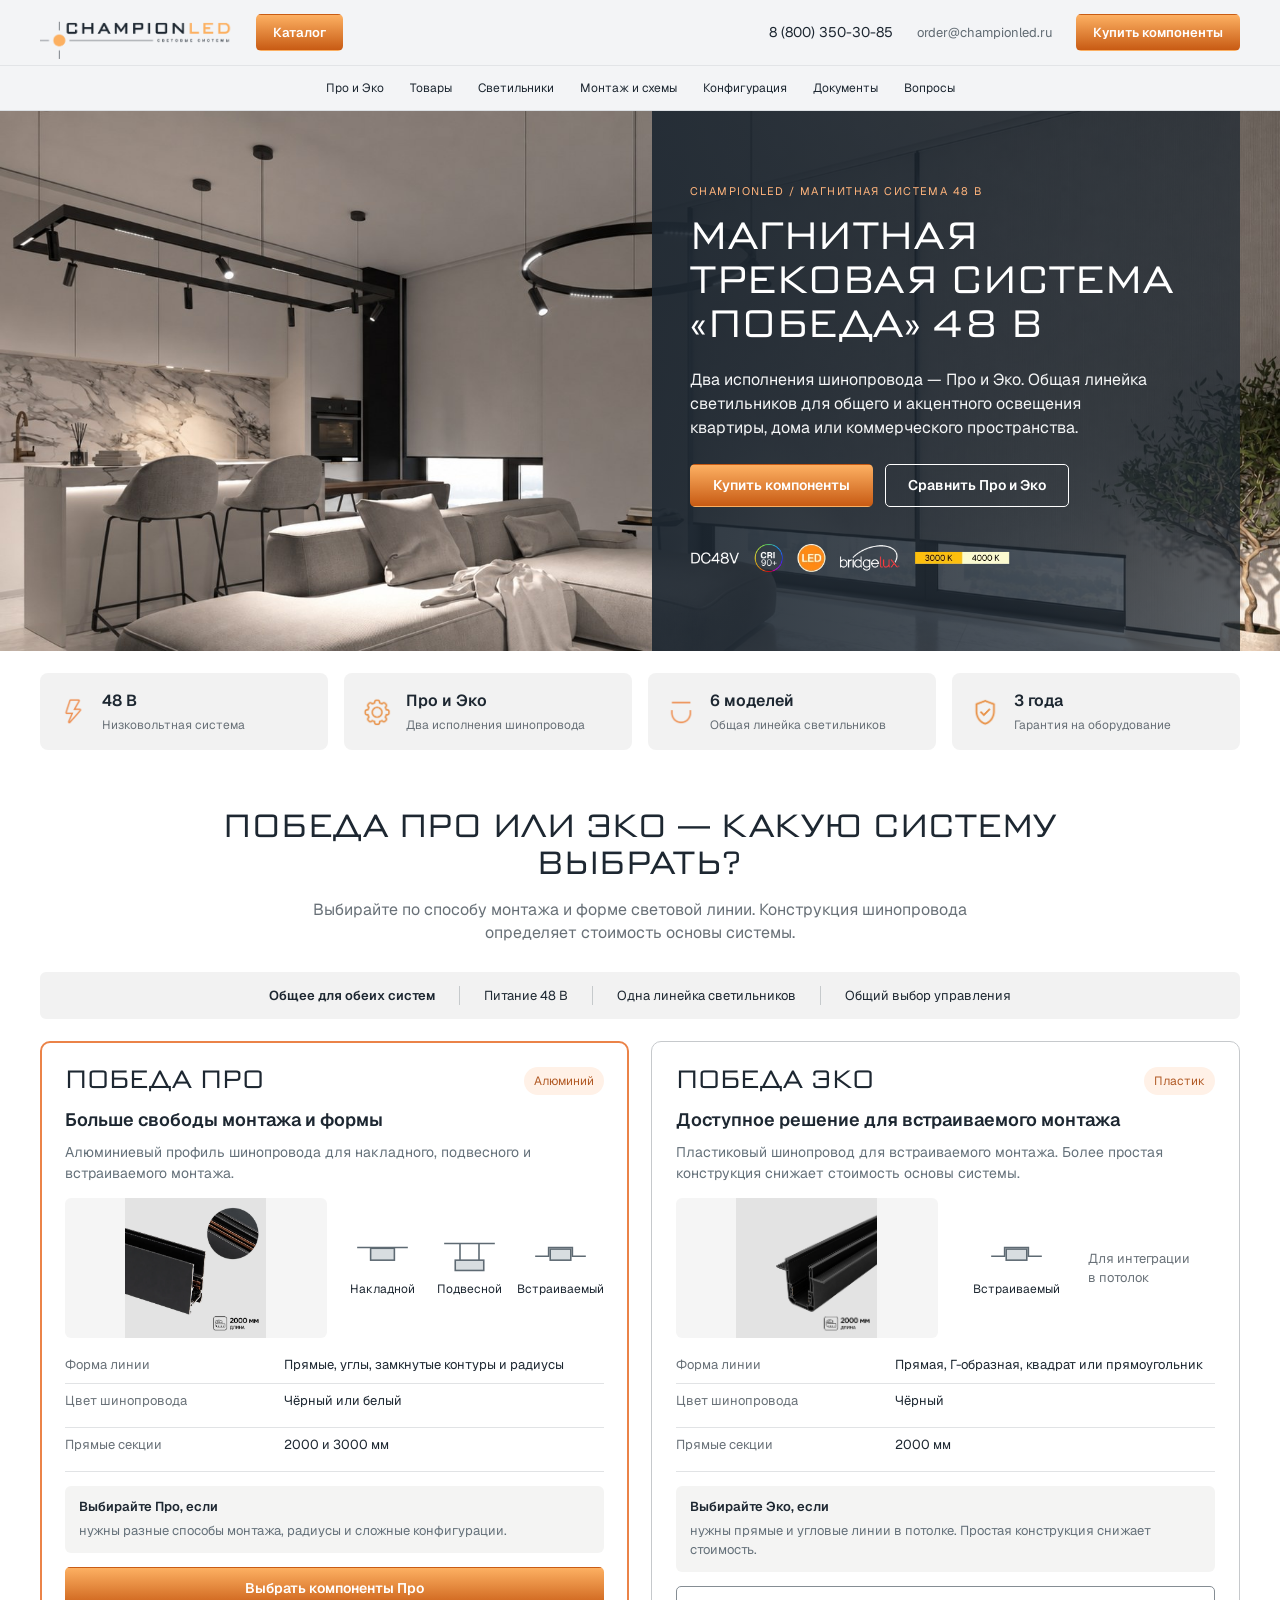
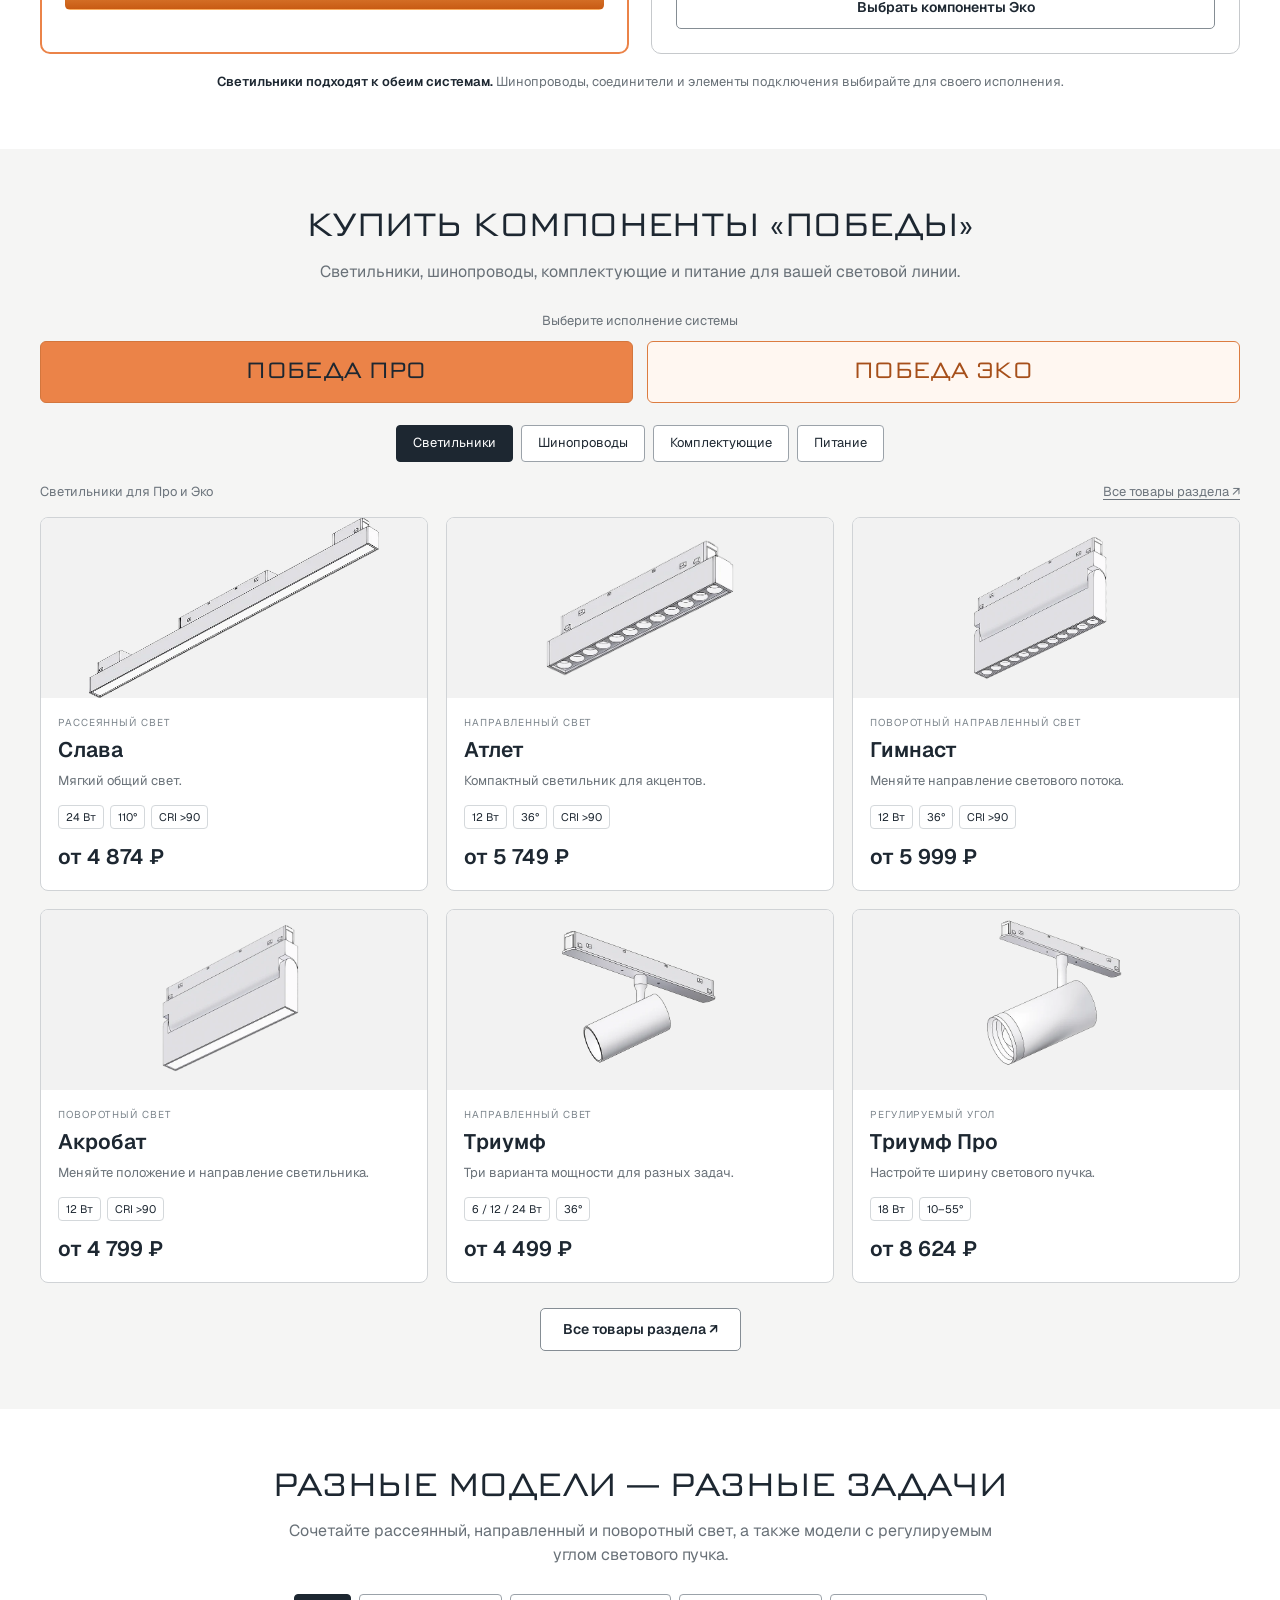
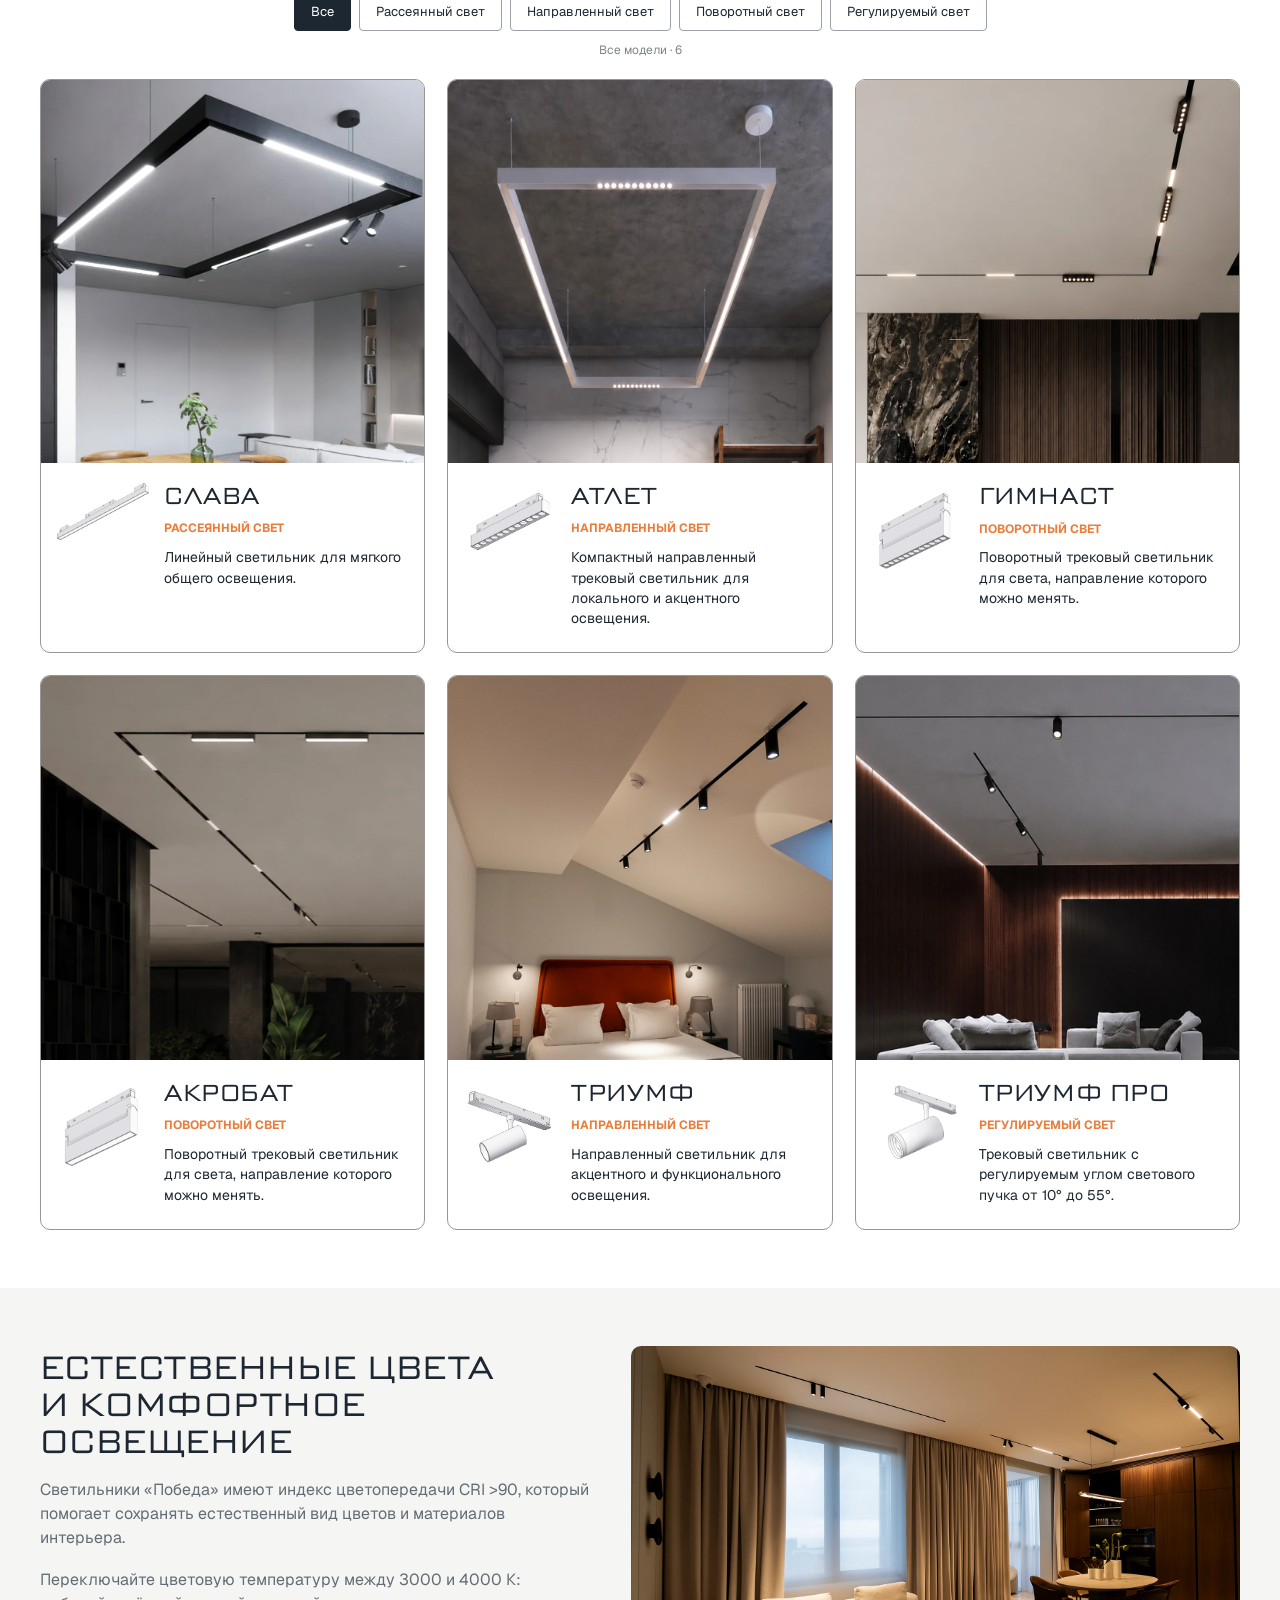
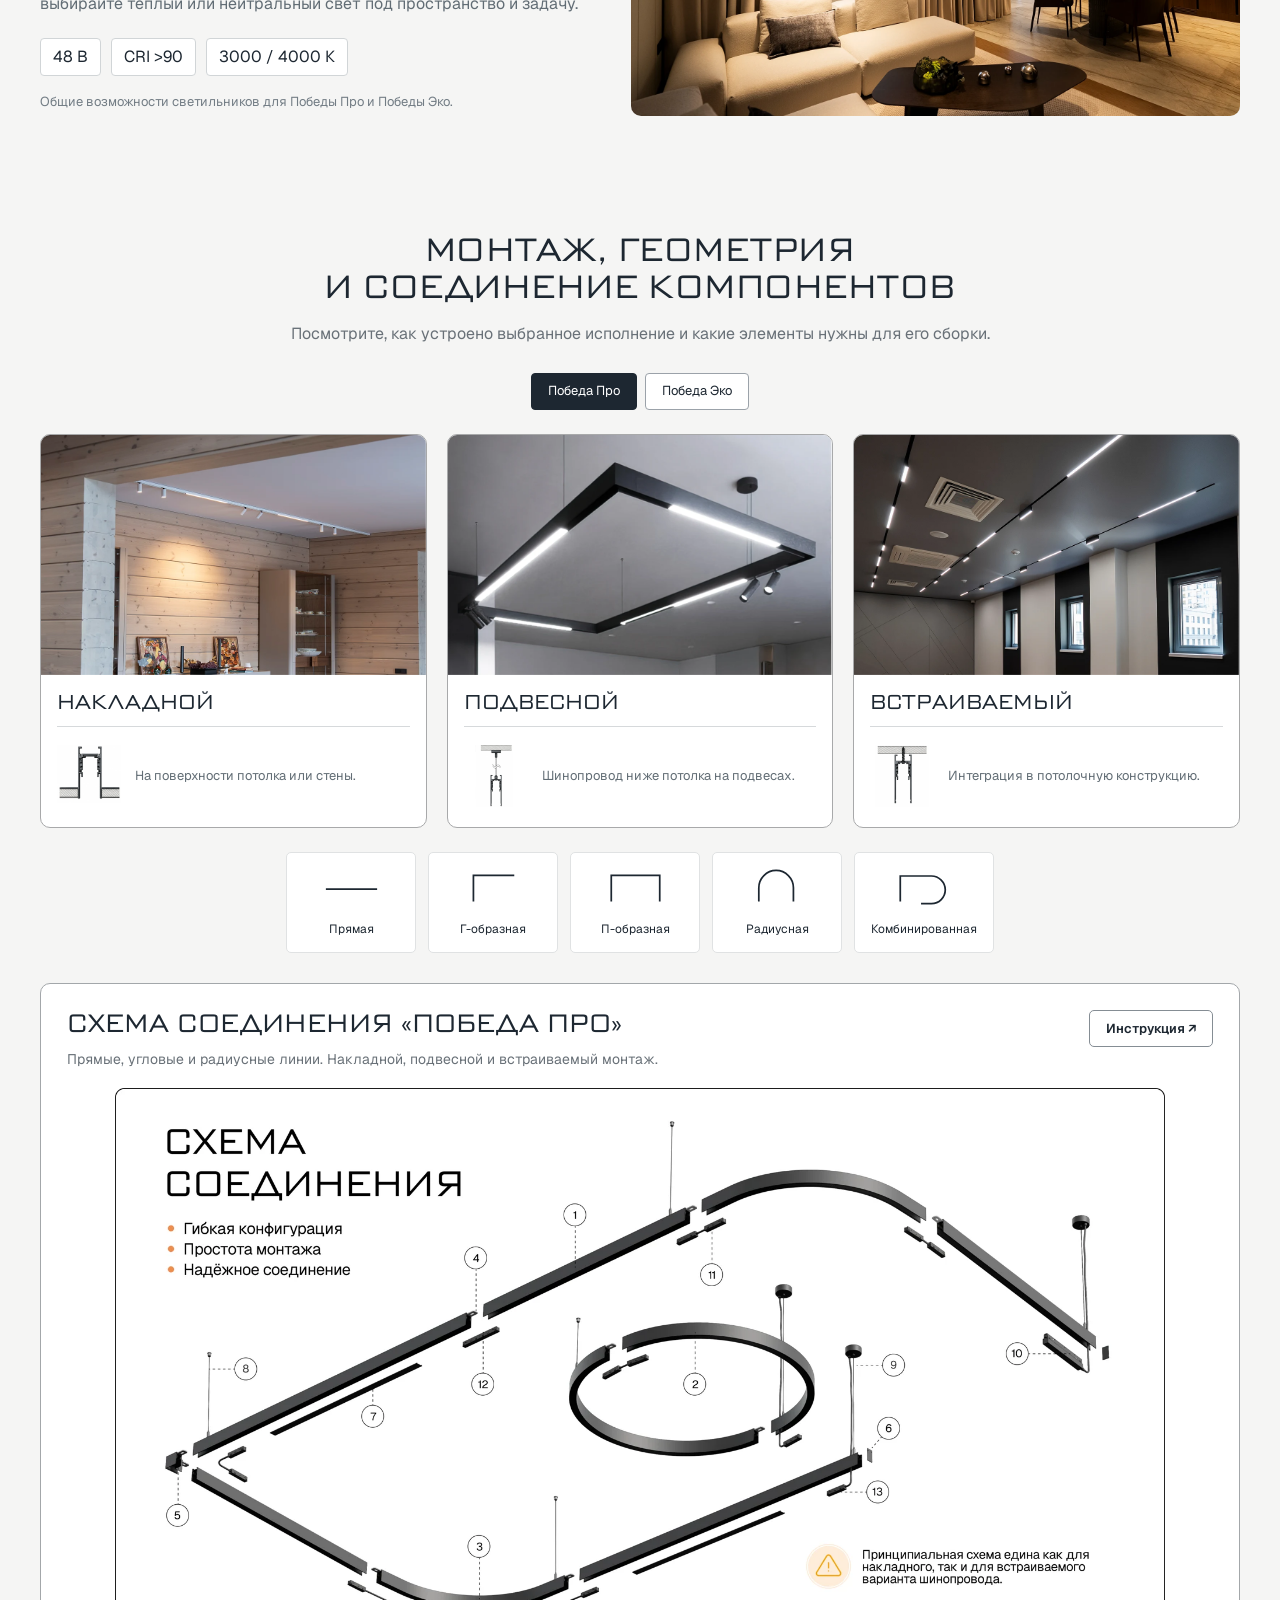
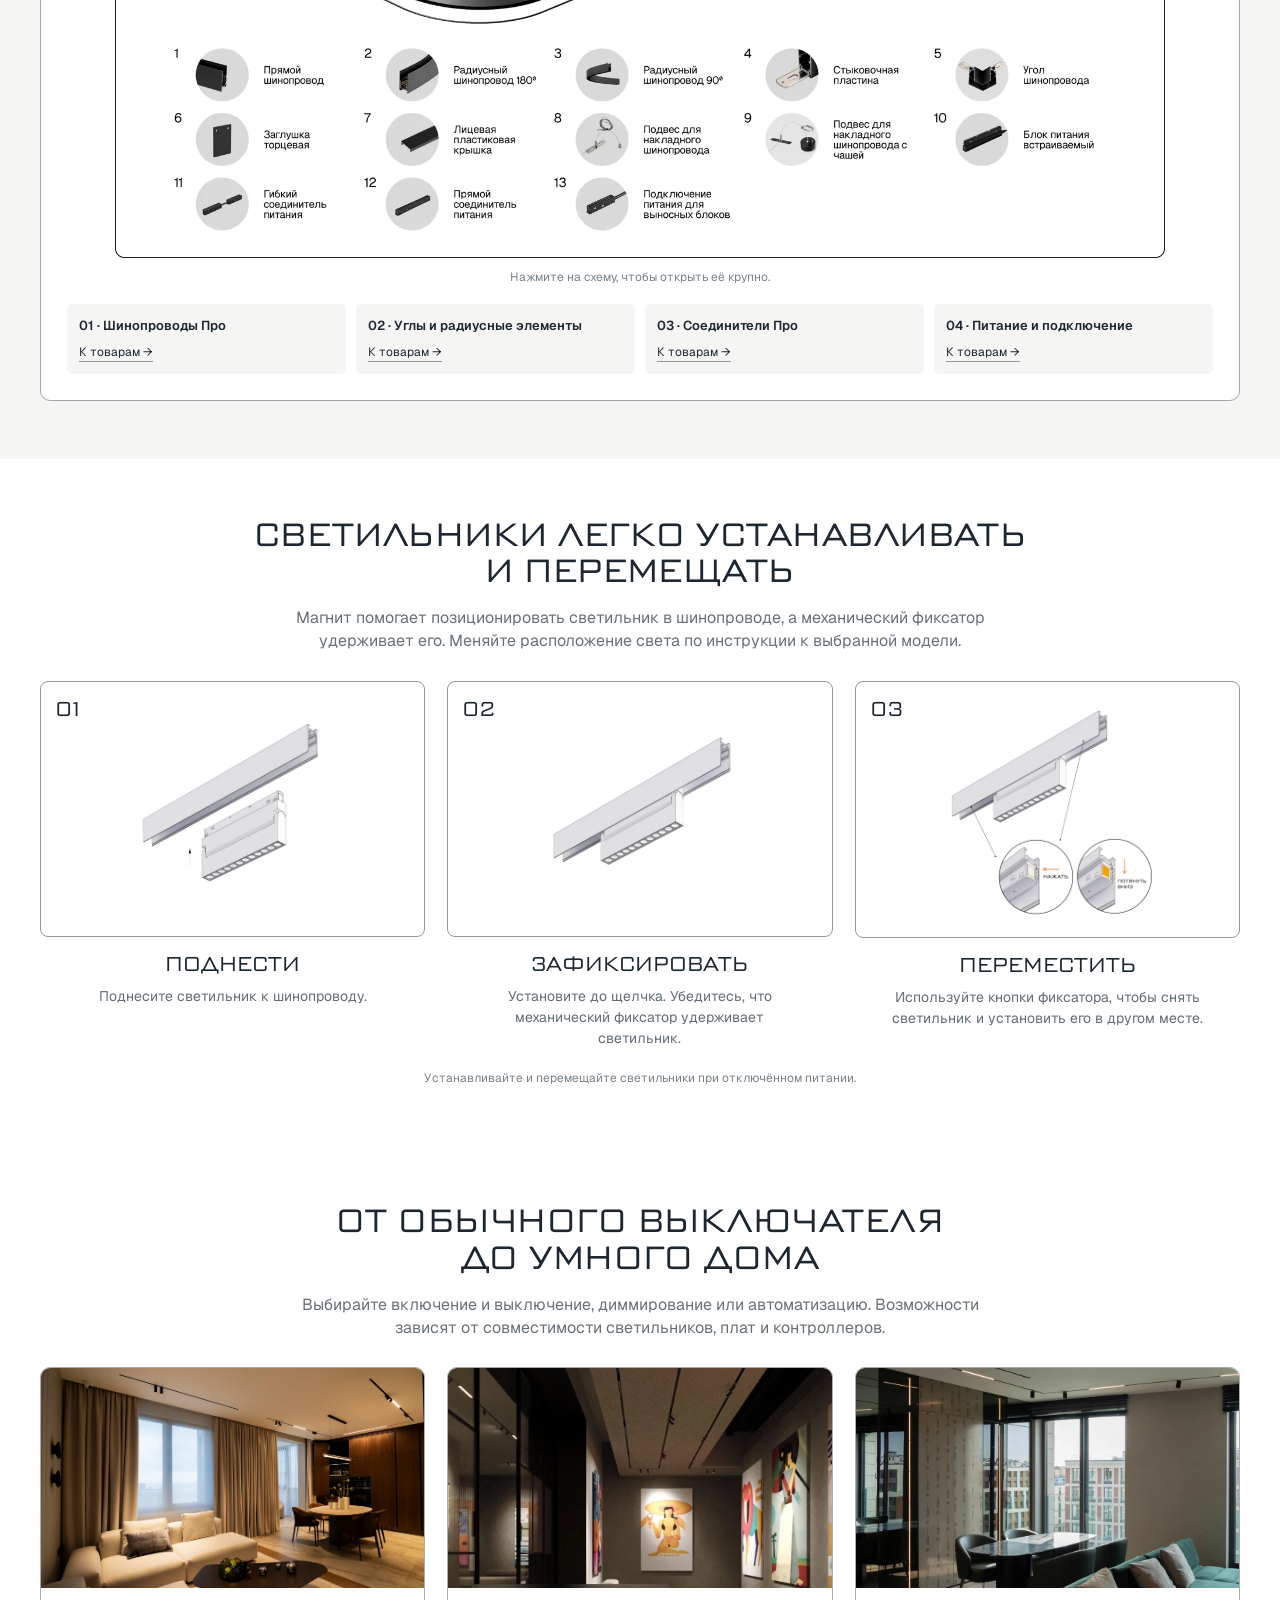
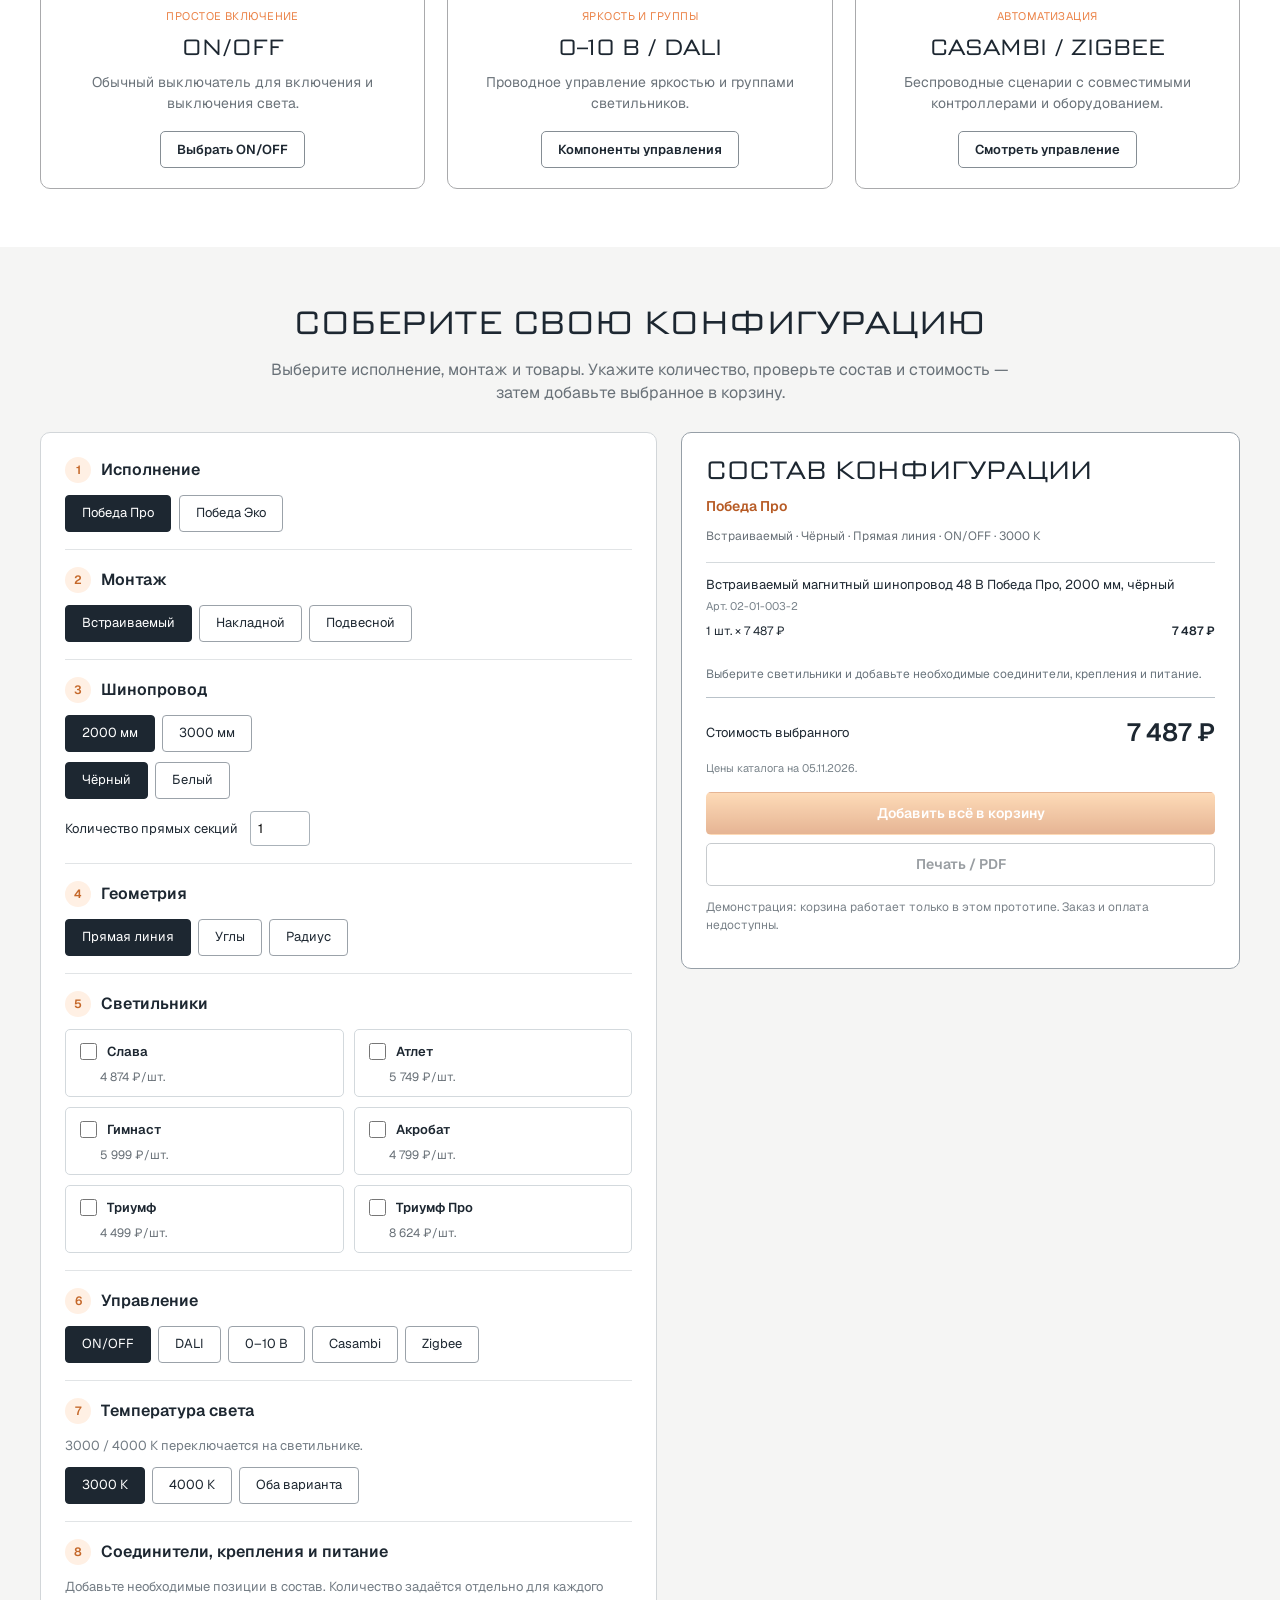
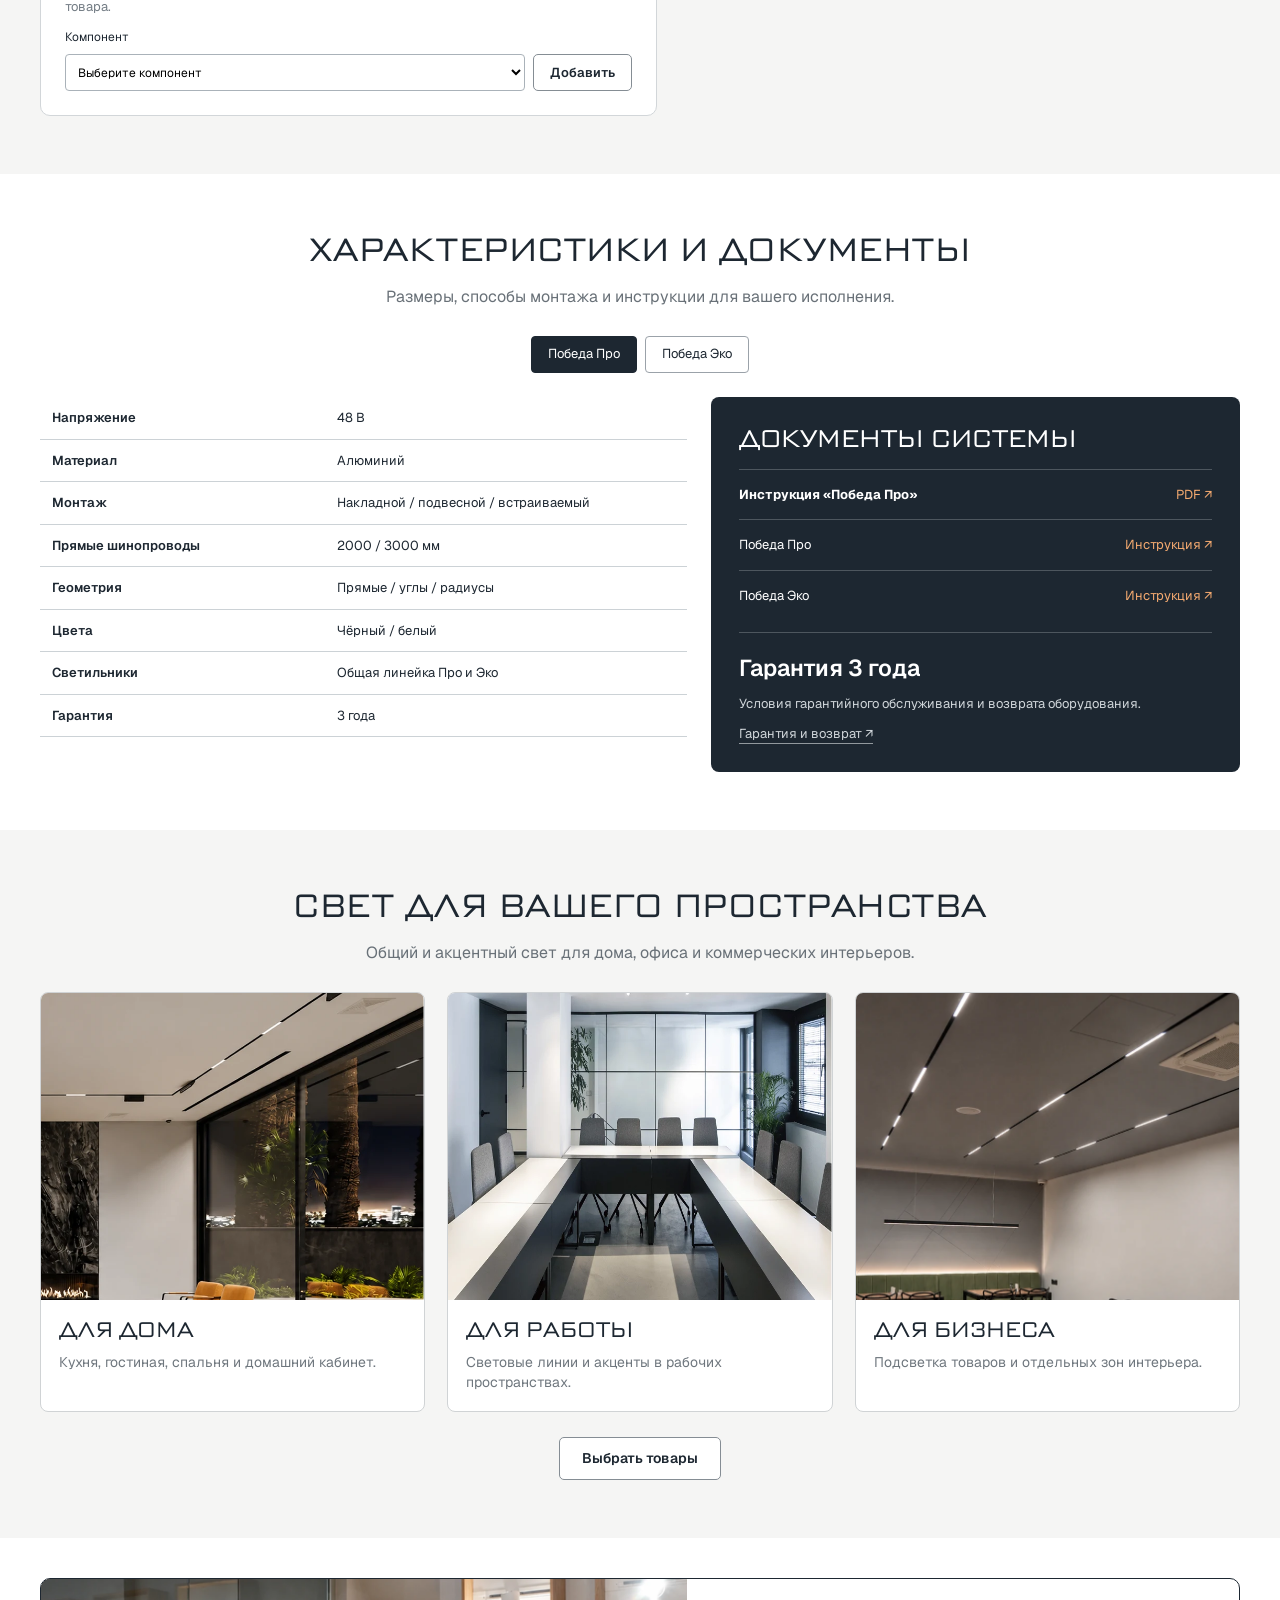
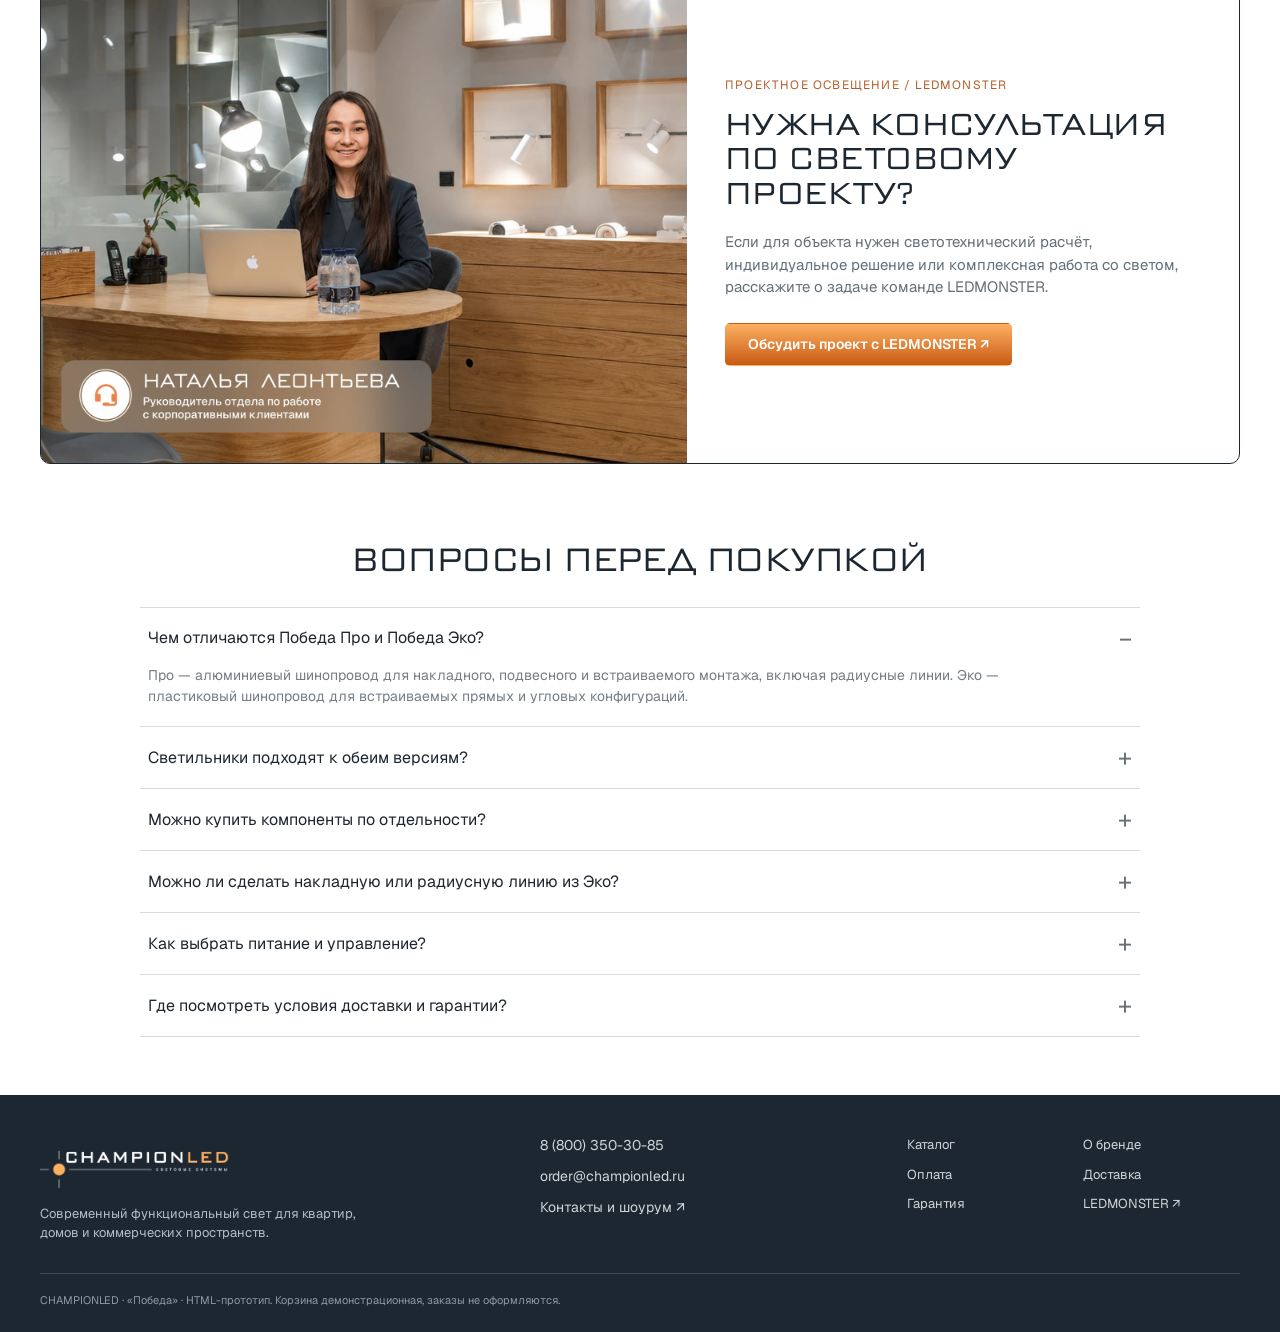
==== index.html @ 67d79821 "Emphasize Pro Eco selection and remove control from product shelf" ====
<!doctype html>
<html lang="ru">
<head>
<meta charset="utf-8"><meta name="viewport" content="width=device-width,initial-scale=1"><meta name="robots" content="noindex,nofollow"><meta name="theme-color" content="#1d2731"><meta name="description" content="Магнитная трековая система Победа 48 В от ChampionLED. Сравните Про и Эко, выберите светильники и компоненты системы.">
<title>Победа — магнитная трековая система 48 В | ChampionLED</title>
<style>

                    @font-face {
                        font-family: "Geist_Science";
                        src: url('[data-uri]') format('woff2');
                        font-weight: 700;
                        font-style: normal;
                        font-display: swap;
                    }
                    @font-face {
                        font-family: "Geist_Science";
                        src: url('[data-uri]') format('woff2');
                        font-weight: 500;
                        font-style: normal;
                        font-display: swap;
                    }
                    @font-face {
                        font-family: "Geist_Science";
                        src: url('[data-uri]') format('woff2');
                        font-weight: 400;
                        font-style: normal;
                        font-display: swap;
                    }
                    @font-face {
                        font-family: "Geist_Science";
                        src: url('[data-uri]') format('woff2');
                        font-weight: 600;
                        font-style: normal;
                        font-display: swap;
                    }
            
:root{--ink:#1d2731;--muted:#697178;--line:#d7dadd;--soft:#f3f3f3;--orange:#eb8348;--dark:#1d2731;--font:Geist_Science,Arial,sans-serif;color:var(--ink);font:400 15px/1.5 var(--font);background:#fff;font-synthesis:none}*{box-sizing:border-box}[hidden]{display:none!important}html{scroll-behavior:smooth;scroll-padding-top:126px}body{margin:0}a{color:inherit;text-decoration:none}button,input,select{font:inherit}button,a{touch-action:manipulation}button{cursor:pointer;color:inherit}button:disabled{opacity:.45;cursor:not-allowed}button:focus-visible,a:focus-visible,input:focus-visible,select:focus-visible{outline:2px solid var(--orange);outline-offset:4px}h1,h2,h3,h4,p{margin:0}h1,h2,h3,h4{font-family:var(--font);font-weight:600;line-height:1.15}h1,h2{text-transform:uppercase;letter-spacing:.015em}h1{font-size:40px}h2{font-size:32px}h3{font-size:22px}img{max-width:100%;display:block}.wrap{width:min(1200px,calc(100% - 64px));margin:auto}.section{padding:58px 0}.section.soft{background:#f5f5f4}.section-head{max-width:830px;text-align:center;margin:0 auto 28px}.section-head p{font-size:16px;line-height:1.45;color:var(--muted);max-width:740px;margin:16px auto 0}.section-anchor{scroll-margin-top:0}.eyebrow{font-size:11px;letter-spacing:.13em;text-transform:uppercase;color:var(--orange);margin-bottom:14px}.btn{display:inline-flex;justify-content:center;align-items:center;min-height:43px;padding:11px 22px;border:1px solid transparent;border-radius:5px;background:linear-gradient(180deg,#feb264 -2.46%,#c65811 103.25%);font-size:14px;font-weight:500;line-height:1.2;color:#fff;text-align:center}.btn:hover{filter:brightness(1.05)}.btn.outline{background:#fff;border-color:#858d94;color:var(--ink)}.btn.small{min-height:37px;padding:9px 16px;font-size:13px}.btn.light{background:#fff;border-color:#fff;color:var(--ink)}.actions{display:flex;flex-wrap:wrap;gap:12px;margin-top:24px}.center{text-align:center}.more{margin-top:25px}.text-link{display:inline-block;padding:0;background:none;border:0;border-bottom:1px solid #92999e;font-size:13px;line-height:1.4;margin-top:12px}.tag{display:inline-block;border:1px solid #d4d8db;border-radius:4px;padding:3px 7px;font-size:11px;white-space:nowrap}.site-header{position:sticky;top:0;z-index:50;background:#f3f4f6;border-bottom:1px solid #dce0e4}.head-inner{height:65px;display:flex;gap:24px;align-items:center}.logo{flex:none}.logo img{width:192px;height:auto}.header-catalog{margin-right:auto}.header-phone{font-size:14px;white-space:nowrap}.header-mail{font-size:13px;color:#616b73}.nav{height:45px;display:flex;gap:26px;align-items:center;justify-content:center;font-size:12px;border-top:1px solid #e2e4e7}.nav a:hover{color:#c86526}.menu{display:none;background:none;border:1px solid #aab1b7;border-radius:4px;padding:8px 12px}.hero{position:relative;background:#1d2731;color:white;overflow:hidden}.hero-backdrop{position:absolute;inset:0;width:100%;height:100%;object-fit:cover}.hero-inner{position:relative;display:flex;justify-content:flex-end;min-height:540px}.hero-copy{display:flex;flex-direction:column;justify-content:center;width:49%;padding:48px 38px;background:linear-gradient(90deg,#1d2731eb,#1d2731b8)}.hero-copy h1{font-size:38px;line-height:1.16;max-width:510px}.hero-copy p{font-size:16px;line-height:1.5;max-width:470px;margin-top:22px;color:#f4f5f6}.hero-copy .eyebrow{color:#ffb47c}.hero .btn.outline{border-color:#fff;background:transparent;color:#fff}.hero-badges{margin-top:30px;width:320px;height:42px;object-fit:contain;object-position:left}.facts{display:grid;grid-template-columns:repeat(4,1fr);gap:16px;padding:22px 0 0}.fact{display:flex;align-items:center;gap:14px;background:#f2f2f2;border-radius:8px;padding:16px 18px}.fact-icon{width:30px;height:34px;object-fit:contain;flex:none}.fact b{display:block;font-size:16px;font-weight:500}.fact span{display:block;font-size:12px;color:#697178;margin-top:3px}.edition-intro{max-width:920px}.edition-common{display:flex;align-items:center;justify-content:center;gap:10px 24px;flex-wrap:wrap;background:#f2f2f2;border-radius:6px;padding:14px 20px;margin-bottom:22px;font-size:13px}.edition-common strong{font-weight:500}.edition-common span{border-left:1px solid #c6cacc;padding-left:24px}.versions{display:grid;grid-template-columns:1fr 1fr;gap:22px}.version-card{display:flex;flex-direction:column;border:1px solid #c6c9cc;border-radius:10px;padding:24px;background:#fff;min-width:0}.version-card.selected{border:2px solid var(--orange);padding:23px}.version-top{display:flex;align-items:center;justify-content:space-between;gap:12px}.version-top h3{font-size:25px;text-transform:uppercase}.version-kind{font-size:12px;color:#b15a25;background:#fff1e7;border-radius:30px;padding:5px 10px}.edition-comparison h4{font-weight:500;font-size:18px;margin-top:14px;line-height:1.4;min-height:50px}.version-card .edition-material{font-size:14px;color:#65717a;line-height:1.5;margin:12px 0 16px;min-height:63px}.edition-rail{width:100%;height:160px;object-fit:contain;background:#f5f5f5;border-radius:6px}.edition-rail.eco-profile{object-fit:cover;object-position:50% 3%}.edition-fixture-caption{font-size:12px;color:#697178;text-align:center;margin-top:8px}.edition-mounts{display:grid;grid-template-columns:repeat(3,1fr);gap:8px;margin-top:16px;padding-bottom:14px;border-bottom:1px solid #d9dde0}.edition-mount{text-align:center;font-size:12px}.edition-mount svg{width:65px;height:38px;display:block;margin:0 auto 4px}.eco-mounts p{grid-column:span 2;align-self:center;color:#697178;font-size:13px;margin:0}.edition-details{margin:0 0 16px}.edition-details>div{display:grid;grid-template-columns:.9fr 1.4fr;gap:14px;padding:10px 0;border-bottom:1px solid #e1e3e5;font-size:13px;line-height:1.45;min-height:44px}.edition-details>div:first-child{min-height:63px}.edition-details dt{color:#697178}.edition-details dd{margin:0}.edition-reason{background:#f4f4f3;padding:12px 14px;border-radius:6px;margin:auto 0 16px;font-size:13px;line-height:1.45}.edition-reason b{font-weight:500;display:block;margin-bottom:5px}.edition-reason span{color:#65717a}.edition-compatibility{text-align:center;font-size:13px;line-height:1.5;max-width:850px;margin:18px auto 0;color:#697178}.edition-compatibility strong{font-weight:500;color:var(--ink)}.toggle{display:flex;justify-content:center;gap:8px;flex-wrap:wrap}.toggle button,.chips button,.choice{border:1px solid #9ba2a9;border-radius:4px;background:white;padding:9px 16px;font-size:13px;line-height:1.3;min-height:36px}.toggle button[aria-pressed=true],.chips button[aria-pressed=true],.choice[aria-pressed=true]{background:var(--ink);color:white;border-color:var(--ink)}.chips{display:flex;justify-content:center;flex-wrap:wrap;gap:8px;margin:16px 0 20px}.shop-label{display:flex;gap:20px;justify-content:space-between;font-size:13px;color:#6c747c;margin:16px 0}.shop-label a{text-decoration:underline;text-underline-offset:3px}.product-grid{display:grid;grid-template-columns:repeat(3,minmax(0,1fr));gap:18px}.product-card{border:1px solid #d0d3d6;background:#fff;border-radius:8px;overflow:hidden;display:flex;flex-direction:column;min-width:0}.product-media{display:flex;align-items:center;justify-content:center;height:180px;min-height:0;background:#ededed;overflow:hidden}.product-media img{width:100%;height:100%;object-fit:contain}.product-body{display:flex;flex-direction:column;align-items:start;flex:1;padding:17px}.product-type{font-size:10px;color:#7c858c;letter-spacing:.09em;text-transform:uppercase;margin-bottom:7px}.product-card h3{font-size:21px;font-weight:500;line-height:1.25}.product-card h3 a:hover{text-decoration:underline}.product-card p{font-size:13px;color:#697178;margin-top:8px}.product-params{display:flex;gap:6px;flex-wrap:wrap;margin:14px 0 12px}.product-price{font-size:21px;font-weight:500;margin-top:auto}.light-filter-status{text-align:center;font-size:12px;color:#7d858b;margin:10px 0 20px}.light-model-grid{display:grid;grid-template-columns:repeat(3,minmax(0,1fr));gap:22px}.light-model-card{border:1px solid #9b9494;border-radius:10px;overflow:hidden;min-width:0;background:#fff}.light-model-card[hidden]{display:none}.light-model-link{display:flex;flex-direction:column;height:100%}.light-model-link:focus-visible{outline-offset:-4px}.light-model-interior{display:block;width:100%;aspect-ratio:1;object-fit:cover}.light-model-body{display:grid;grid-template-columns:92px minmax(0,1fr);gap:15px;padding:20px 16px 24px;flex:1;align-items:start}.light-model-product{width:100%;height:120px;object-fit:contain;object-position:center top}.light-model-copy h3{font-size:23px;text-transform:uppercase;letter-spacing:.025em}.light-model-type{font-size:12px;color:#e97e3c;font-weight:700;text-transform:uppercase;line-height:1.4;margin-top:11px}.light-model-copy p{font-size:14px;line-height:1.45;margin-top:10px}.quality-layout{display:grid;grid-template-columns:.95fr 1.05fr;gap:40px;align-items:center}.quality-copy>p{font-size:16px;line-height:1.5;margin-top:18px;color:#626d75}.quality-facts{display:flex;flex-wrap:wrap;gap:10px;margin-top:22px}.quality-facts span{padding:6px 12px;border-radius:4px;background:#fff;border:1px solid #d1d5d7;font-size:16px}.quality-copy .quality-shared{font-size:13px;color:#737d85;margin-top:16px}.quality-interior{width:100%;height:370px;border-radius:10px;object-fit:cover}.mounting-grid{display:grid;grid-template-columns:repeat(3,1fr);gap:20px;margin-top:24px}.mounting-card{border:1px solid #a8a9aa;border-radius:10px;overflow:hidden;background:#fff}.mounting-photo{width:100%;aspect-ratio:1.6;object-fit:cover}.mounting-body{padding:16px}.mounting-body h3{font-size:20px;text-transform:uppercase;padding-bottom:12px;border-bottom:1px solid #d6d9db}.mounting-detail{display:grid;grid-template-columns:64px 1fr;gap:14px;align-items:center;margin-top:14px}.mounting-detail img{width:64px;height:70px;object-fit:contain}.mounting-detail p{font-size:13px;color:#626d75;line-height:1.4}.mounting-grid.single{grid-template-columns:1fr}.mounting-grid.single .mounting-card{display:grid;grid-template-columns:1fr 1fr;align-items:center;max-width:850px;margin:auto}.mounting-grid.single .mounting-photo{aspect-ratio:1.7}.geometry-row{display:flex;flex-wrap:wrap;justify-content:center;gap:12px;margin:24px 0 0}.geometry-item{display:flex;flex-direction:column;align-items:center;gap:8px;background:#fff;border:1px solid #e0e2e3;border-radius:5px;padding:14px 16px;font-size:12px;min-width:130px}.geometry-item svg{width:65px;height:45px}.scheme{padding:26px;background:#fff;border:1px solid #a3a7aa;border-radius:10px;margin-top:30px}.scheme-top{display:flex;align-items:start;gap:20px;justify-content:space-between}.scheme-top h3{font-size:25px;text-transform:uppercase}.scheme-top p{font-size:14px;color:#697178;margin-top:10px;max-width:700px}.scheme-visual{margin:18px 0}.scheme-visual img{width:100%;height:auto;max-height:500px;object-fit:contain}.scheme-visual #schemeLegendImage{max-height:190px;margin-top:8px}.scheme-legend{display:grid;grid-template-columns:repeat(4,1fr);gap:10px;margin-top:18px}.scheme-item{background:#f5f5f4;padding:12px;border-radius:5px;font-size:12px}.scheme-item b{display:block;font-size:13px;font-weight:500}.scheme-item .text-link{font-size:12px;margin-top:8px}.install-row{display:grid;grid-template-columns:repeat(3,1fr);gap:22px}.install{min-width:0}.install-art{position:relative;border:1px solid #9b9494;border-radius:8px;background:#fff;overflow:hidden;aspect-ratio:1.5}.install-art img{width:100%;height:100%;object-fit:contain;padding:10px}.install-art span{position:absolute;top:12px;left:14px;font-size:20px;font-weight:600}.install h3{font-size:20px;text-transform:uppercase;margin-top:16px;text-align:center}.install p{font-size:14px;color:#626d75;line-height:1.5;margin:10px auto 0;max-width:320px;text-align:center}.install-safety{text-align:center;font-size:12px;color:#7a8289;margin-top:20px}.control-grid{display:grid;grid-template-columns:repeat(3,1fr);gap:22px}.control-card{border:1px solid #a9aaac;border-radius:10px;overflow:hidden;background:#fff;display:flex;flex-direction:column;min-width:0}.control-photo{height:220px;width:100%;object-fit:cover}.control-body{padding:20px;display:flex;flex-direction:column;align-items:center;text-align:center;flex:1}.control-body h3{font-size:22px;text-transform:uppercase}.control-body .eyebrow{margin-bottom:10px;letter-spacing:.04em}.control-body p{font-size:14px;color:#6b737a;line-height:1.45;margin:12px 0 18px}.control-body .btn{margin-top:auto}.builder-layout{display:grid;grid-template-columns:1.05fr .95fr;gap:24px;align-items:start}.build-form{background:#fff;border:1px solid #d2d6d9;border-radius:10px;padding:24px}.step{padding:17px 0;border-bottom:1px solid #e1e4e6}.step:first-child{padding-top:0}.step:last-child{padding-bottom:0;border:0}.step-title{display:flex;align-items:center;gap:10px;font-size:16px;font-weight:500;margin-bottom:12px}.step-title>span{display:flex;align-items:center;justify-content:center;width:26px;height:26px;border-radius:50%;background:#fff0e4;color:#c5682a;font-size:12px;flex:none}.choices{display:flex;gap:7px;flex-wrap:wrap}.choice:disabled{background:#eceeef}.rail-quantity{display:flex;align-items:center;gap:12px;font-size:13px;margin-top:12px}.rail-quantity input,.light-quantity input,.extra-row input{width:60px;border:1px solid #aab2b9;border-radius:4px;padding:7px;background:white}.light-options{display:grid;grid-template-columns:1fr 1fr;gap:10px}.config-light{border:1px solid #d3d9dd;border-radius:5px;padding:10px;font-size:13px;background:#fff}.config-light>label:first-child{display:flex;align-items:center;gap:7px}.config-light input[type=checkbox]{width:17px;height:17px;accent-color:#e18042}.config-light strong{font-weight:500}.config-light-info{display:block;font-size:12px;color:#697178;margin:5px 0 0 24px}.light-quantity,.light-power{display:flex;align-items:center;justify-content:space-between;gap:8px;font-size:12px;margin-top:9px}.light-power select{width:80px;padding:5px}.config-help{font-size:13px;color:#737c84;line-height:1.5;margin-bottom:12px}.extra-picker{display:grid;grid-template-columns:1fr auto;gap:8px}.extra-picker label{grid-column:1/-1;font-size:12px}.extra-picker select{min-width:0;width:100%;border:1px solid #aab2b9;border-radius:4px;background:#fff;padding:8px;font-size:12px}.extra-row{display:grid;grid-template-columns:1fr 60px 22px;align-items:center;gap:9px;margin-top:12px;padding-top:12px;border-top:1px solid #d9dee1;font-size:12px}.extra-row button,.cart-close{font-size:24px;border:0;background:none;cursor:pointer}.result{background:#fff;border:1px solid #969fa7;border-radius:10px;padding:24px;position:sticky;top:130px}.result h3{font-size:25px;text-transform:uppercase}.result-name{font-size:14px;font-weight:500;margin:10px 0;color:#b75b25}.config-summary{font-size:12px;line-height:1.6;color:#697178;margin-bottom:16px}.config-item{border-top:1px solid #d5dadd;padding:13px 0;font-size:13px;line-height:1.45;break-inside:avoid}.config-item>a{display:block}.config-item>a:hover{text-decoration:underline}.config-item small{display:block;font-size:11px;color:#78828a;margin-top:4px}.config-item>div{display:flex;justify-content:space-between;flex-wrap:wrap;gap:6px 12px;font-size:12px;margin-top:8px}.config-item b{font-weight:500;white-space:nowrap}.configuration-total{display:flex;justify-content:space-between;align-items:center;flex-wrap:wrap;gap:10px;border-top:1px solid #b9c2c9;padding-top:16px;margin-top:14px;font-size:13px}.configuration-total strong{font-size:25px;font-weight:500}.price-date{font-size:11px;color:#7a848b;margin-top:8px}.configuration-warning{font-size:12px;line-height:1.5;color:#6a757d;margin-top:12px}.result .btn{width:100%;margin-top:16px}.result .btn+.btn{margin-top:8px}.demo-note{font-size:12px;color:#7a8289;line-height:1.5;margin-top:12px}.toast{font-size:12px;line-height:1.45;margin-top:10px;color:#7d542e}.tech-layout{display:grid;grid-template-columns:1.1fr .9fr;gap:24px;margin-top:24px;align-items:stretch}.specs{border-collapse:collapse;width:100%;font-size:13px}.specs td{border-bottom:1px solid #ccd2d6;padding:11px 12px;vertical-align:top}.specs td:first-child{width:44%;font-weight:500}.documents{background:#1d2731;color:#fff;border-radius:8px;padding:28px}.documents h3{font-size:24px;text-transform:uppercase;margin-bottom:16px}.doc-link{display:flex;align-items:center;justify-content:space-between;gap:12px;border-top:1px solid #4d565e;padding:15px 0;font-size:13px}.doc-link span{color:#f4aa70;white-space:nowrap}.doc-link:hover{color:#ffb57f}.warranty{border-top:1px solid #4d565e;padding-top:18px;margin-top:12px;font-size:13px;color:#d0d6da}.warranty b{display:block;font-weight:500;color:#fff;font-size:23px;margin-bottom:8px}.gallery{display:grid;grid-template-columns:repeat(3,1fr);gap:22px}.gallery>article{background:#fff;border-radius:8px;overflow:hidden;border:1px solid #d0d3d5}.gallery-photo{width:100%;aspect-ratio:1.25;object-fit:cover}.gallery-caption{padding:18px}.gallery-caption h3{font-size:21px;text-transform:uppercase}.gallery-caption p{font-size:14px;color:#6f777e;line-height:1.45;margin-top:10px}.project{padding:40px 0 20px;background:#fff}.consultation-cta-kit__inner{display:grid;grid-template-columns:minmax(0,617fr) minmax(0,528fr);border:1px solid #1d2731;border-radius:10px;overflow:hidden;background:#fff}.consultation-cta-kit__media{position:relative;aspect-ratio:4/3;min-height:100%;margin:0;background:#eee;overflow:hidden}.consultation-cta-kit__image{position:absolute;inset:0;width:100%;height:100%;object-fit:cover}.consultation-cta-kit__content{display:flex;flex-direction:column;justify-content:center;align-items:start;padding:clamp(26px,3vw,44px)}.consultation-cta-kit__title{font-size:30px;line-height:1.15;text-transform:uppercase}.consultation-cta-kit__text{font-size:15px;line-height:1.5;color:#637079;margin-top:20px}.consultation-cta-kit__actions{margin-top:24px}.project-kicker{font-size:12px;letter-spacing:.1em;color:#b35e29;text-transform:uppercase;margin-bottom:14px}.faq{max-width:1000px;margin:auto;border-top:1px solid #d6dce0}.faq details{border-bottom:1px solid #d6dce0;background:#fff;padding:18px 8px}.faq summary{cursor:pointer;list-style:none;display:flex;gap:20px;justify-content:space-between;align-items:center;font-size:16px}.faq summary:after{content:'+';font-size:25px;line-height:1;font-weight:400;color:#697178;flex:none}.faq details[open] summary:after{content:'−'}.faq summary::-webkit-details-marker{display:none}.faq details p{font-size:14px;line-height:1.55;color:#737d85;margin-top:14px;max-width:860px}.footer{background:#1d2731;color:#d0d5d9;padding:40px 0 24px}.footer-inner{display:grid;grid-template-columns:1.4fr 1fr 1fr;gap:34px;align-items:start}.footer .logo img{width:190px}.footer p{font-size:13px;line-height:1.5;margin-top:16px;max-width:340px;color:#b4bdc5}.footer-contact{display:grid;gap:10px;font-size:14px}.footer-links{display:grid;grid-template-columns:1fr 1fr;gap:10px 18px;font-size:13px}.footer a:hover{color:#ffb47b}.footer-bottom{font-size:11px;color:#8c99a2;border-top:1px solid #414b54;margin-top:30px;padding-top:18px}.cart-dialog{width:min(680px,calc(100% - 32px));max-height:85vh;overflow:auto;padding:28px;border:1px solid #9ca5ac;border-radius:10px;color:var(--ink);background:#fff}.cart-dialog::backdrop{background:#1d273180}.cart-heading{display:flex;gap:20px;justify-content:space-between;align-items:start;margin-bottom:14px}.cart-heading h2{font-size:24px}.cart-dialog>.btn{margin-top:20px}.media{display:flex;align-items:center;justify-content:center;background:#f2f2f2}.media:before,.media:after{display:none}
@media(min-width:1500px){.hero-copy{padding:60px}.hero-copy h1{font-size:42px}.hero-inner{min-height:590px}}
@media(max-width:1050px){.wrap{width:calc(100% - 48px)}.header-mail{display:none}.hero-copy{width:52%;padding:36px 28px}.hero-copy h1{font-size:32px}.hero-inner{min-height:500px}.hero-copy p{font-size:15px}.facts{gap:10px}.fact{padding:13px;gap:10px}.fact b{font-size:14px}.fact-icon{width:25px}.version-top h3{font-size:23px}.version-card{padding:20px}.version-card.selected{padding:19px}.light-model-body{grid-template-columns:70px 1fr;gap:10px;padding:16px 12px 22px}.light-model-copy h3{font-size:20px}.light-model-copy p{font-size:13px}.light-model-type{font-size:11px}.mounting-body{padding:14px}.mounting-body h3{font-size:18px}.mounting-detail{gap:10px;grid-template-columns:48px 1fr}.mounting-detail img{width:48px;height:60px}.control-body{padding:18px}.control-body h3{font-size:20px}.control-photo{height:180px}.quality-layout{gap:28px}.quality-copy h2{font-size:29px}.consultation-cta-kit__title{font-size:27px}.consultation-cta-kit__text{font-size:14px}.result{padding:20px}.build-form{padding:20px}.result h3{font-size:22px}.extra-picker{grid-template-columns:1fr}.extra-picker label{grid-column:auto}.light-quantity{flex-wrap:wrap}}
@media(max-width:800px){h2{font-size:28px}.section{padding:42px 0}.section-head p{font-size:15px}.head-inner{gap:16px}.logo img{width:170px}.nav{gap:18px;font-size:11px}.hero-inner{min-height:480px}.hero-copy{width:55%;padding:28px 22px}.hero-copy h1{font-size:28px}.hero-copy .btn{padding:10px 14px;font-size:13px}.hero-copy p{font-size:14px}.hero-badges{height:32px;margin-top:22px}.facts{grid-template-columns:repeat(2,1fr);gap:12px}.fact b{font-size:16px}.fact{padding:14px 16px}.version-kind{font-size:11px;padding:5px 8px}.version-top{flex-wrap:wrap;gap:8px}.edition-comparison h4{font-size:17px;min-height:72px}.version-card .edition-material{min-height:105px}.edition-common{gap:8px 16px;font-size:12px}.edition-common span{padding-left:16px}.edition-details>div{grid-template-columns:1fr 1.3fr;font-size:12px}.edition-details>div:first-child{min-height:74px}.edition-mount{font-size:11px}.edition-reason{font-size:12px}.product-grid{gap:14px}.product-media{height:140px}.product-body{padding:13px}.product-card h3{font-size:18px}.product-card p{font-size:12px}.product-params{gap:4px}.tag{padding:3px 5px;font-size:10px}.light-model-grid{grid-template-columns:repeat(2,minmax(0,1fr));gap:16px}.light-model-body{grid-template-columns:76px 1fr;padding:18px 14px 22px;gap:12px}.light-model-copy h3{font-size:23px}.light-model-copy p{font-size:14px}.light-model-type{font-size:12px}.quality-copy h2{font-size:25px}.quality-copy>p{font-size:14px}.quality-interior{height:330px}.mounting-grid{gap:12px}.mounting-detail{grid-template-columns:1fr;gap:8px}.mounting-detail img{height:52px;object-position:left}.mounting-body h3{font-size:16px}.scheme{padding:20px}.scheme-top h3{font-size:22px}.scheme-legend{grid-template-columns:repeat(2,1fr)}.geometry-item{min-width:110px;padding:12px}.install-row{gap:14px}.install h3{font-size:17px}.install p{font-size:13px}.install-art{aspect-ratio:1.2}.control-grid{gap:14px}.control-body{padding:15px}.control-body h3{font-size:18px}.control-body p{font-size:13px}.control-photo{height:155px}.control-body .btn{font-size:12px;padding:9px 11px}.builder-layout{grid-template-columns:1fr 1fr;gap:16px}.build-form,.result{padding:17px}.light-options{grid-template-columns:1fr}.light-quantity{flex-wrap:nowrap}.step-title{font-size:15px}.choices{gap:6px}.choice{font-size:12px;padding:8px 10px}.result h3{font-size:21px}.tech-layout{gap:18px}.documents{padding:22px}.documents h3{font-size:21px}.specs td{padding:10px 8px;font-size:12px}.doc-link{font-size:12px}.consultation-cta-kit__content{padding:25px}.consultation-cta-kit__title{font-size:24px}.consultation-cta-kit__text{margin-top:14px;font-size:13px}.consultation-cta-kit__media{aspect-ratio:auto;min-height:350px}.consultation-cta-kit__actions{margin-top:18px}.gallery{gap:14px}.gallery-caption{padding:14px}.gallery-caption h3{font-size:18px}.gallery-caption p{font-size:13px}.footer-inner{grid-template-columns:1.2fr 1fr;gap:28px}.footer-links{grid-column:1/-1;display:flex;flex-wrap:wrap;gap:12px 24px}}
@media(max-width:600px){html{scroll-padding-top:80px}.wrap{width:calc(100% - 32px)}h2{font-size:25px}.section{padding:36px 0}.section-head{margin-bottom:24px}.section-head p{font-size:14px;line-height:1.5;margin-top:13px}.head-inner{height:64px;gap:12px}.logo img{width:164px}.header-catalog,.header-phone,.head-inner>.btn{display:none}.menu{display:block;margin-left:auto;font-size:13px}.nav{display:none;position:absolute;top:64px;left:0;right:0;height:auto;background:#f3f4f6;border-bottom:1px solid #c5cbd0;padding:12px 16px;flex-direction:column;gap:0;align-items:stretch;font-size:14px}.nav.open{display:flex}.nav a{padding:11px 8px}.hero-backdrop{object-position:35% center}.hero-inner{min-height:600px;align-items:flex-end;width:100%}.hero-copy{width:100%;padding:28px 24px 30px;background:linear-gradient(0deg,#1d2731f5,#1d2731d9);margin-top:170px}.hero-copy h1{font-size:29px;line-height:1.2;max-width:450px}.hero-copy p{font-size:14px;line-height:1.5;margin-top:17px}.hero-copy .eyebrow{font-size:10px;margin-bottom:12px}.hero-copy .actions{gap:10px;margin-top:20px}.hero-copy .btn{font-size:12px;padding:10px 14px}.hero-badges{height:30px;margin-top:22px}.facts{padding-top:16px;gap:10px}.fact{padding:12px;gap:10px;align-items:start}.fact-icon{width:24px;height:28px}.fact b{font-size:14px}.fact span{font-size:11px}.versions{grid-template-columns:1fr;gap:16px}.version-card{padding:20px}.version-card.selected{padding:19px}.version-top{flex-wrap:nowrap}.version-top h3{font-size:24px}.edition-comparison h4{min-height:0;font-size:18px;margin-top:14px}.version-card .edition-material{min-height:0;margin:10px 0 15px;font-size:14px}.edition-common{display:grid;grid-template-columns:1fr;padding:14px 18px;gap:5px;margin-bottom:16px;font-size:13px}.edition-common span{padding:0;border:0}.edition-rail{height:170px}.edition-details>div{font-size:13px;padding:9px 0}.edition-details>div:first-child{min-height:0}.edition-mount{font-size:12px}.edition-reason{font-size:13px}.edition-compatibility{font-size:12px;margin-top:16px;text-align:left}.toggle{gap:7px}.toggle button,.chips button{font-size:12px;padding:9px 12px}.chips{gap:6px;margin-top:12px}.shop-label{font-size:12px;gap:12px}.product-grid{grid-template-columns:repeat(2,minmax(0,1fr));gap:10px}.product-media{height:135px}.product-body{padding:12px}.product-card h3{font-size:17px}.product-card p{font-size:12px}.product-price{font-size:18px}.product-type{font-size:9px}.tag{font-size:10px}.product-params{margin:11px 0}.light-model-grid{grid-template-columns:1fr;gap:18px}.light-model-interior{aspect-ratio:1.1}.light-model-body{grid-template-columns:92px minmax(0,1fr);gap:16px;padding:21px 18px 26px}.light-model-copy h3{font-size:25px}.light-model-product{height:120px}.light-model-copy p{font-size:14px}.quality-layout{grid-template-columns:1fr;gap:24px}.quality-copy h2 br{display:none}.quality-copy>p{font-size:15px;margin-top:15px}.quality-interior{height:285px}.quality-facts{gap:8px;margin-top:18px}.quality-facts span{font-size:14px;padding:6px 10px}.mounting-grid{grid-template-columns:1fr;gap:16px;margin-top:20px}.mounting-photo{aspect-ratio:1.7}.mounting-body{padding:18px}.mounting-body h3{font-size:22px}.mounting-detail{grid-template-columns:56px 1fr;gap:16px}.mounting-detail img{height:65px;width:56px}.mounting-detail p{font-size:14px}.mounting-grid.single .mounting-card{display:block}.geometry-row{gap:8px;margin-top:20px}.geometry-item{min-width:calc(33% - 8px);flex:1;padding:10px 7px;font-size:11px}.geometry-item svg{width:52px;height:37px}.scheme{padding:16px;margin-top:24px}.scheme-top{display:block}.scheme-top h3{font-size:22px}.scheme-top p{font-size:13px;line-height:1.5}.scheme-top>.btn{margin-top:12px}.scheme-visual{margin:16px -7px 0;overflow-x:auto}.scheme-visual img{min-width:500px;max-width:none;max-height:none;width:100%;object-fit:contain}.scheme-legend{gap:8px}.scheme-item{padding:10px;font-size:12px}.scheme-item b{font-size:12px}.install-row{grid-template-columns:1fr;gap:24px}.install-art{aspect-ratio:1.6}.install-art span{font-size:23px;top:15px;left:18px}.install h3{font-size:22px;margin-top:14px}.install p{font-size:14px;max-width:none;padding:0 10px}.control-grid{grid-template-columns:1fr;gap:18px}.control-photo{height:230px}.control-body{padding:22px}.control-body h3{font-size:24px}.control-body p{font-size:14px;max-width:350px}.control-body .btn{font-size:13px}.builder-layout{grid-template-columns:1fr;gap:20px}.build-form,.result{padding:20px}.result{position:static}.result h3{font-size:24px}.light-options{grid-template-columns:1fr 1fr}.config-light{padding:9px}.config-light-info{font-size:11px;margin-left:23px}.light-quantity{flex-wrap:wrap}.config-light strong{font-size:12px}.rail-quantity{font-size:13px;justify-content:space-between}.step-title{font-size:16px}.choice{font-size:12px;padding:8px 11px}.extra-picker{grid-template-columns:1fr}.extra-picker select{font-size:12px}.config-item{font-size:13px}.configuration-total strong{font-size:26px}.tech-layout{grid-template-columns:1fr;gap:24px}.specs td{font-size:13px;padding:10px 7px}.documents{padding:24px}.documents h3{font-size:23px}.doc-link{font-size:13px}.gallery{grid-template-columns:1fr;gap:18px}.gallery-photo{aspect-ratio:1.4}.gallery-caption{padding:18px}.gallery-caption h3{font-size:22px}.gallery-caption p{font-size:14px}.project{padding:24px 0 0}.consultation-cta-kit__inner{grid-template-columns:1fr}.consultation-cta-kit__media{min-height:0;aspect-ratio:4/3}.consultation-cta-kit__content{padding:25px 22px 28px}.consultation-cta-kit__title{font-size:25px;line-height:1.15}.consultation-cta-kit__text{font-size:14px;line-height:1.5;margin-top:17px}.project-kicker{font-size:11px}.consultation-cta-kit__actions .btn{font-size:13px}.faq details{padding:17px 4px}.faq summary{font-size:15px;line-height:1.4}.faq details p{font-size:14px}.footer{padding:30px 0 22px}.footer-inner{grid-template-columns:1fr;gap:24px}.footer .logo img{width:185px}.footer-contact{font-size:14px}.footer-links{grid-column:auto;display:grid;grid-template-columns:1fr 1fr;font-size:13px;gap:12px}.footer-bottom{margin-top:25px;font-size:11px}.cart-dialog{padding:20px 17px}.cart-heading h2{font-size:21px}}
@media(prefers-reduced-motion:reduce){html{scroll-behavior:auto}*{transition:none!important}}
@media print{@page{margin:16mm}html,body{background:white;color:#111;font-size:12px}body>*{display:none!important}body>main{display:block!important}main>*{display:none!important}main>#configuration{display:block!important;padding:0;border:0}#configuration .wrap{width:100%;max-width:none}#configuration .section-head{display:none}#configuration .builder-layout{display:block}#configuration .build-form{display:none}.result{border:0;background:white;padding:0;position:static}.result h3:before{content:'CHAMPIONLED · ПОБЕДА / ';font-size:16px}.result .btn,.result .toast,.demo-note{display:none!important}.result h3{font-size:20px}.config-summary{font-size:12px}.config-item{padding:10px 0}.config-item>a{color:#111;text-decoration:none}.price-date:after{content:' Состав для ознакомления. Не является заказом.'}dialog{display:none!important}}
/* Comparison uses parallel visual columns rather than stacking repeated bands. */
.edition-comparison h4{min-height:0;margin-top:12px}.version-card .edition-material{min-height:0;margin:10px 0 14px}.edition-fixture-caption{display:none}.edition-details>div:first-child{min-height:0}.edition-mounts{padding-bottom:10px;margin-top:12px}.edition-details>div{padding:8px 0}.edition-reason{margin-bottom:14px}
@media(min-width:1051px){.edition-comparison .version-card{display:grid;grid-template-columns:1fr 1fr;align-content:start;column-gap:16px}.edition-comparison .version-card>*{grid-column:1/-1}.edition-comparison .edition-rail{grid-column:1;height:140px;margin-bottom:10px}.edition-comparison .edition-mounts{grid-column:2;grid-row:4;align-content:center;align-items:center;margin:0 0 10px;padding:0;border:0}.edition-comparison .edition-mounts.eco-mounts{grid-template-columns:1fr 1fr}.edition-comparison .eco-mounts p{grid-column:2}.edition-comparison .edition-details{margin-bottom:14px}.edition-comparison .edition-reason{margin-top:0}}

.cart-heading h2{min-width:0;overflow-wrap:anywhere}.cart-close{flex:none}

.scheme-visual>a,.scheme-visual picture{display:block}.scheme-visual img{width:100%;height:auto;max-height:none;max-width:1050px;margin:auto}.scheme-zoom-hint{font-size:12px;color:#7a848c;text-align:center;margin-top:10px}@media(max-width:600px){.scheme-visual{overflow:visible;margin:16px 0 0}.scheme-visual img{min-width:0;max-width:100%;width:100%;height:auto}}

/* Storefront hierarchy: edition is the primary choice; categories are secondary. */
.shop-edition-label{text-align:center;color:#697178;font-size:13px;margin:0 0 10px}.shop-edition-picker .toggle{display:grid;grid-template-columns:repeat(2,minmax(0,1fr));gap:14px}.shop-edition-picker [data-edition]{width:100%;min-height:62px;padding:15px 22px;font-size:22px;font-weight:600;letter-spacing:.015em;text-transform:uppercase;border:1px solid #dc7c40;border-radius:6px;background:#fff7f1;color:#a64f1a}.shop-edition-picker [data-edition][aria-pressed=true]{background:#eb8348;border-color:#d3763d;color:#1d2731}.shop-edition-picker+.chips{margin-top:22px}@media(max-width:600px){.shop-edition-picker .toggle{gap:10px}.shop-edition-picker [data-edition]{font-size:18px;min-height:56px;padding:12px 9px}.shop-edition-picker+.chips{margin-top:18px}}

</style>
</head>
<body>
<header class="site-header"><div class="wrap head-inner"><a class="logo" href="#top"><img class="brand-logo" src="[data-uri]" alt="CHAMPIONLED" fetchpriority="high" loading="eager" decoding="async"></a><a class="btn small header-catalog" href="https://championled.ru/catalog/pobeda-pro" target="_blank" rel="noopener">Каталог</a><a class="header-phone" href="tel:+78003503085">8 (800) 350-30-85</a><a class="header-mail" href="mailto:order@championled.ru">order@championled.ru</a><a class="btn small" href="#shop">Купить компоненты</a><button type="button" class="menu" id="menu" aria-expanded="false" aria-controls="nav">Меню</button></div><nav class="nav" id="nav" aria-label="Разделы страницы"><a href="#editions">Про и Эко</a><a href="#shop">Товары</a><a href="#light">Светильники</a><a href="#connections">Монтаж и схемы</a><a href="#configuration">Конфигурация</a><a href="#documents">Документы</a><a href="#faq">Вопросы</a></nav></header>
<main id="top">
<section class="hero"><img class="hero-backdrop" src="[data-uri]" alt="Магнитная трековая система Победа в интерьере" fetchpriority="high" loading="eager" decoding="async"><div class="wrap hero-inner"><div class="hero-copy"><div class="eyebrow">CHAMPIONLED / Магнитная система 48 В</div><h1>Магнитная трековая система<br>«Победа» 48 В</h1><p>Два исполнения шинопровода — Про и Эко. Общая линейка светильников для общего и акцентного освещения квартиры, дома или коммерческого пространства.</p><div class="actions"><a href="#shop" class="btn">Купить компоненты</a><a href="#editions" class="btn outline">Сравнить Про и Эко</a></div><img class="hero-badges" src="[data-uri]" alt="48 В · CRI 90+ · LED · 3000 / 4000 К" loading="eager" decoding="async"></div></div></section>
<div class="wrap facts"><div class="fact"><img class="fact-icon" src="[data-uri]" alt="" loading="eager" decoding="async"><div><b>48 В</b><span>Низковольтная система</span></div></div><div class="fact"><img class="fact-icon" src="[data-uri]" alt="" loading="eager" decoding="async"><div><b>Про и Эко</b><span>Два исполнения шинопровода</span></div></div><div class="fact"><img class="fact-icon" src="[data-uri]" alt="" loading="eager" decoding="async"><div><b>6 моделей</b><span>Общая линейка светильников</span></div></div><div class="fact"><img class="fact-icon" src="[data-uri]" alt="" loading="eager" decoding="async"><div><b>3 года</b><span>Гарантия на оборудование</span></div></div></div>
<section class="section section-anchor" id="editions"><div class="wrap">
<div class="section-head edition-intro"><h2>Победа Про или Эко — какую систему выбрать?</h2><p>Выбирайте по способу монтажа и форме световой линии. Конструкция шинопровода определяет стоимость основы системы.</p></div>
<div class="edition-common"><strong>Общее для обеих систем</strong><span>Питание 48 В</span><span>Одна линейка светильников</span><span>Общий выбор управления</span></div>
<div class="versions edition-comparison">
<article class="version-card selected" data-version-card="pro"><div class="version-top"><h3>Победа Про</h3><span class="version-kind">Алюминий</span></div><h4>Больше свободы монтажа и формы</h4><p class="edition-material">Алюминиевый профиль шинопровода для накладного, подвесного и встраиваемого монтажа.</p>
<img class="edition-rail" src="[data-uri]" alt="Алюминиевый шинопровод Победа Про" loading="eager" decoding="async"><div class="edition-fixture-caption">Общая линейка светильников Про и Эко</div>
<div class="edition-mounts" aria-label="Способы монтажа Про"><div class="edition-mount"><svg viewBox="0 0 80 48" aria-hidden="true"><g fill="none" stroke="#5e6a73" stroke-width="2"><path d="M8 12H72"/><rect x="25" y="13" width="30" height="15" fill="#d8dde0"/></g></svg><span>Накладной</span></div><div class="edition-mount"><svg viewBox="0 0 80 48" aria-hidden="true"><g fill="none" stroke="#5e6a73" stroke-width="2"><path d="M8 7H72M28 7V28M52 7V28"/><rect x="22" y="28" width="36" height="13" fill="#d8dde0"/></g></svg><span>Подвесной</span></div><div class="edition-mount"><svg viewBox="0 0 80 48" aria-hidden="true"><g fill="none" stroke="#5e6a73" stroke-width="2"><path d="M8 23H25V12H55V23H72"/><rect x="27" y="14" width="26" height="14" fill="#d8dde0"/></g></svg><span>Встраиваемый</span></div></div>
<dl class="edition-details"><div><dt>Форма линии</dt><dd>Прямые, углы, замкнутые контуры и радиусы</dd></div><div><dt>Цвет шинопровода</dt><dd>Чёрный или белый</dd></div><div><dt>Прямые секции</dt><dd>2000 и 3000 мм</dd></div></dl>
<div class="edition-reason"><b>Выбирайте Про, если</b><span>нужны разные способы монтажа, радиусы и сложные конфигурации.</span></div><button type="button" class="btn" data-edition-target="pro">Выбрать компоненты Про</button></article>
<article class="version-card" data-version-card="eco"><div class="version-top"><h3>Победа Эко</h3><span class="version-kind">Пластик</span></div><h4>Доступное решение для встраиваемого монтажа</h4><p class="edition-material">Пластиковый шинопровод для встраиваемого монтажа. Более простая конструкция снижает стоимость основы системы.</p>
<img class="edition-rail" src="[data-uri]" alt="Пластиковый шинопровод Победа Эко" loading="eager" decoding="async"><div class="edition-fixture-caption">Общая линейка светильников Про и Эко</div>
<div class="edition-mounts eco-mounts" aria-label="Способ монтажа Эко"><div class="edition-mount"><svg viewBox="0 0 80 48" aria-hidden="true"><g fill="none" stroke="#5e6a73" stroke-width="2"><path d="M8 23H25V12H55V23H72"/><rect x="27" y="14" width="26" height="14" fill="#d8dde0"/></g></svg><span>Встраиваемый</span></div><p>Для интеграции<br>в потолок</p></div>
<dl class="edition-details"><div><dt>Форма линии</dt><dd>Прямая, Г-образная, квадрат или прямоугольник</dd></div><div><dt>Цвет шинопровода</dt><dd>Чёрный</dd></div><div><dt>Прямые секции</dt><dd>2000 мм</dd></div></dl>
<div class="edition-reason"><b>Выбирайте Эко, если</b><span>нужны прямые и угловые линии в потолке. Простая конструкция снижает стоимость.</span></div><button type="button" class="btn outline" data-edition-target="eco">Выбрать компоненты Эко</button></article>
</div><p class="compact-note edition-compatibility"><strong>Светильники подходят к обеим системам.</strong> Шинопроводы, соединители и элементы подключения выбирайте для своего исполнения.</p>
</div></section>

<section class="section soft section-anchor" id="shop"><div class="wrap"><div class="section-head"><h2>Купить компоненты «Победы»</h2><p>Светильники, шинопроводы, комплектующие и питание для вашей световой линии.</p></div><div class="shop-edition-picker"><p class="shop-edition-label">Выберите исполнение системы</p><div class="toggle" data-edition-switch aria-label="Исполнение системы"></div></div><div class="chips" id="categories" aria-label="Категории товаров"></div><div class="shop-label"><span id="shopLabel">Светильники для Про и Эко</span><a id="allProducts" href="https://championled.ru/catalog/pobeda-pro" target="_blank" rel="noopener">Все товары раздела ↗</a></div><div class="product-grid" id="products"></div><div class="center more"><a class="btn outline" id="categoryLink" href="https://championled.ru/catalog/pobeda-pro" target="_blank" rel="noopener">Все товары раздела ↗</a></div></div></section>

<section class="section section-anchor" id="light"><div class="wrap"><div class="section-head"><h2>Разные модели — разные задачи</h2><p>Сочетайте рассеянный, направленный и поворотный свет, а также модели с регулируемым углом светового пучка.</p></div><div class="light-type-filter toggle" aria-label="Тип света"><button type="button" data-light-type="all" aria-pressed="true">Все</button><button type="button" data-light-type="diffuse" aria-pressed="false">Рассеянный свет</button><button type="button" data-light-type="directed" aria-pressed="false">Направленный свет</button><button type="button" data-light-type="rotating" aria-pressed="false">Поворотный свет</button><button type="button" data-light-type="adjustable" aria-pressed="false">Регулируемый свет</button></div><p id="lightFilterStatus" class="light-filter-status" role="status" aria-live="polite">Все модели · 6</p><div class="light-model-grid"><article class="light-model-card section-anchor" id="model-slava" data-light-kind="diffuse"><a href="https://championled.ru/products/magnitnyy-trekovyy-svetilnik-lineynyy-rasseyannyy-24vt-pobeda-pro-slava-100035?variant=104410" target="_blank" rel="noopener" class="light-model-link"><img class="light-model-interior" src="[data-uri]" alt="Слава в интерьере" loading="eager" decoding="async"><div class="light-model-body"><img class="light-model-product" src="[data-uri]" alt="Светильник Слава" loading="eager" decoding="async"><div class="light-model-copy"><h3>Слава</h3><div class="light-model-type">Рассеянный свет</div><p>Линейный светильник для мягкого общего освещения.</p></div></div></a></article><article class="light-model-card section-anchor" id="model-atlet" data-light-kind="directed"><a href="https://championled.ru/products/magnitnyy-trekovyy-svetilnik-napravlennyy-12vt-pobeda-pro-atlet-100036?variant=104416" target="_blank" rel="noopener" class="light-model-link"><img class="light-model-interior" src="[data-uri]" alt="Атлет в интерьере" loading="eager" decoding="async"><div class="light-model-body"><img class="light-model-product" src="[data-uri]" alt="Светильник Атлет" loading="eager" decoding="async"><div class="light-model-copy"><h3>Атлет</h3><div class="light-model-type">Направленный свет</div><p>Компактный направленный трековый светильник для локального и акцентного освещения.</p></div></div></a></article><article class="light-model-card section-anchor" id="model-gymnast" data-light-kind="rotating"><a href="https://championled.ru/products/magnitnyy-trekovyy-svetilnik-povorotnyy-napravlennyy-12vt-pobeda-pro-gimnast-100037?variant=104422" target="_blank" rel="noopener" class="light-model-link"><img class="light-model-interior" src="[data-uri]" alt="Гимнаст в интерьере" loading="eager" decoding="async"><div class="light-model-body"><img class="light-model-product" src="[data-uri]" alt="Светильник Гимнаст" loading="eager" decoding="async"><div class="light-model-copy"><h3>Гимнаст</h3><div class="light-model-type">Поворотный свет</div><p>Поворотный трековый светильник для света, направление которого можно менять.</p></div></div></a></article><article class="light-model-card section-anchor" id="model-acrobat" data-light-kind="rotating"><a href="https://championled.ru/products/magnitnyiy-trekovyiy-svetilnik-pobeda-akrobat-12-vt-3000-4000-k-belyiy-100189?variant=121690" target="_blank" rel="noopener" class="light-model-link"><img class="light-model-interior" src="[data-uri]" alt="Акробат в интерьере" loading="eager" decoding="async"><div class="light-model-body"><img class="light-model-product" src="[data-uri]" alt="Светильник Акробат" loading="eager" decoding="async"><div class="light-model-copy"><h3>Акробат</h3><div class="light-model-type">Поворотный свет</div><p>Поворотный трековый светильник для света, направление которого можно менять.</p></div></div></a></article><article class="light-model-card section-anchor" id="model-triumf" data-light-kind="directed"><a href="https://championled.ru/products/magnitnyy-trekovyy-svetilnik-napravlennyy-6-12-24vt-pobeda-pro-triumf-100033?variant=104386" target="_blank" rel="noopener" class="light-model-link"><img class="light-model-interior" src="[data-uri]" alt="Триумф в интерьере" loading="eager" decoding="async"><div class="light-model-body"><img class="light-model-product" src="[data-uri]" alt="Светильник Триумф" loading="eager" decoding="async"><div class="light-model-copy"><h3>Триумф</h3><div class="light-model-type">Направленный свет</div><p>Направленный светильник для акцентного и функционального освещения.</p></div></div></a></article><article class="light-model-card section-anchor" id="model-triumf-pro" data-light-kind="adjustable"><a href="https://championled.ru/products/magnitnyy-trekovyy-svetilnik-napravlennyy-18vt-pobeda-pro-triumf-pro-100034?variant=104404" target="_blank" rel="noopener" class="light-model-link"><img class="light-model-interior" src="[data-uri]" alt="Триумф Про в интерьере" loading="eager" decoding="async"><div class="light-model-body"><img class="light-model-product" src="[data-uri]" alt="Светильник Триумф Про" loading="eager" decoding="async"><div class="light-model-copy"><h3>Триумф Про</h3><div class="light-model-type">Регулируемый свет</div><p>Трековый светильник с регулируемым углом светового пучка от 10° до 55°.</p></div></div></a></article></div></div></section>
<section class="section soft section-anchor" id="light-quality"><div class="wrap quality-layout"><div class="quality-copy"><h2>Естественные цвета<br>и комфортное освещение</h2><p>Светильники «Победа» имеют индекс цветопередачи CRI &gt;90, который помогает сохранять естественный вид цветов и материалов интерьера.</p><p>Переключайте цветовую температуру между 3000 и 4000 К: выбирайте тёплый или нейтральный свет под пространство и задачу.</p><div class="quality-facts"><span>48 В</span><span>CRI &gt;90</span><span>3000 / 4000 К</span></div><p class="quality-shared">Общие возможности светильников для Победы Про и Победы Эко.</p></div><img class="quality-interior" src="[data-uri]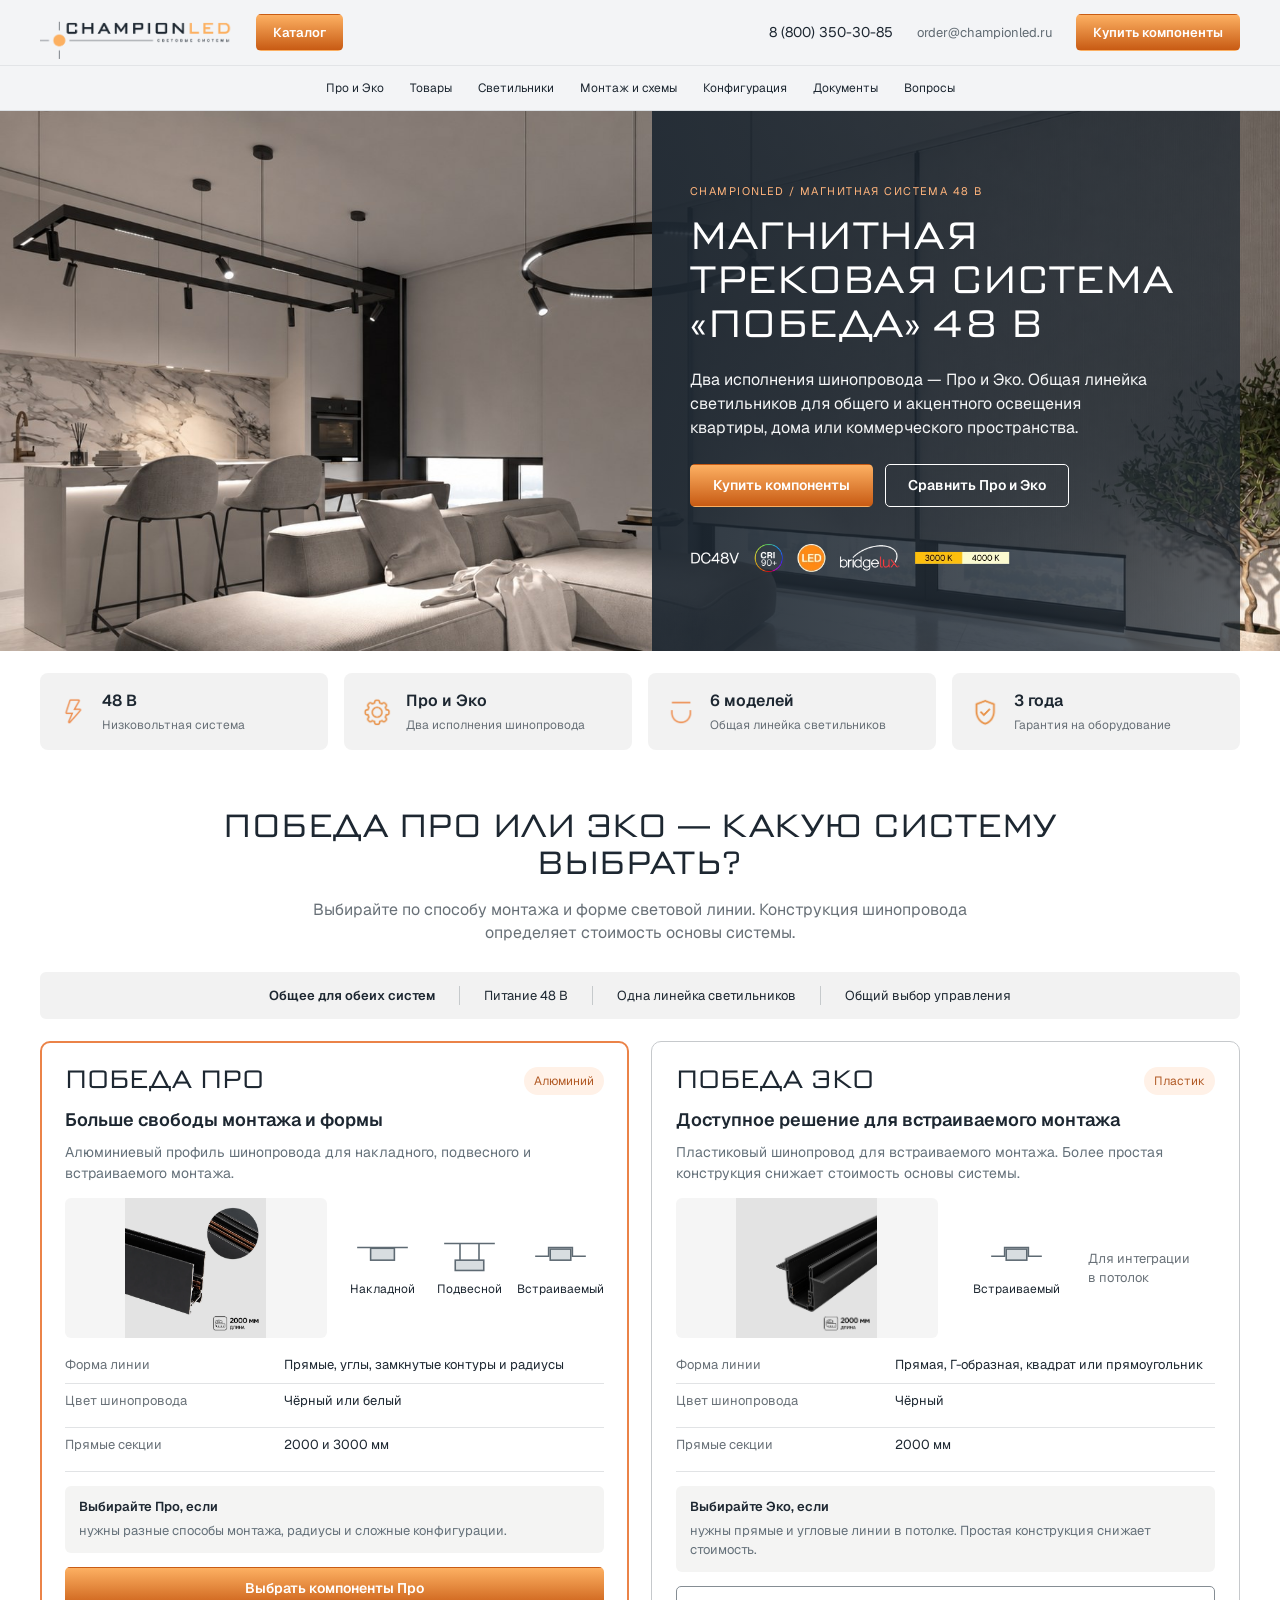
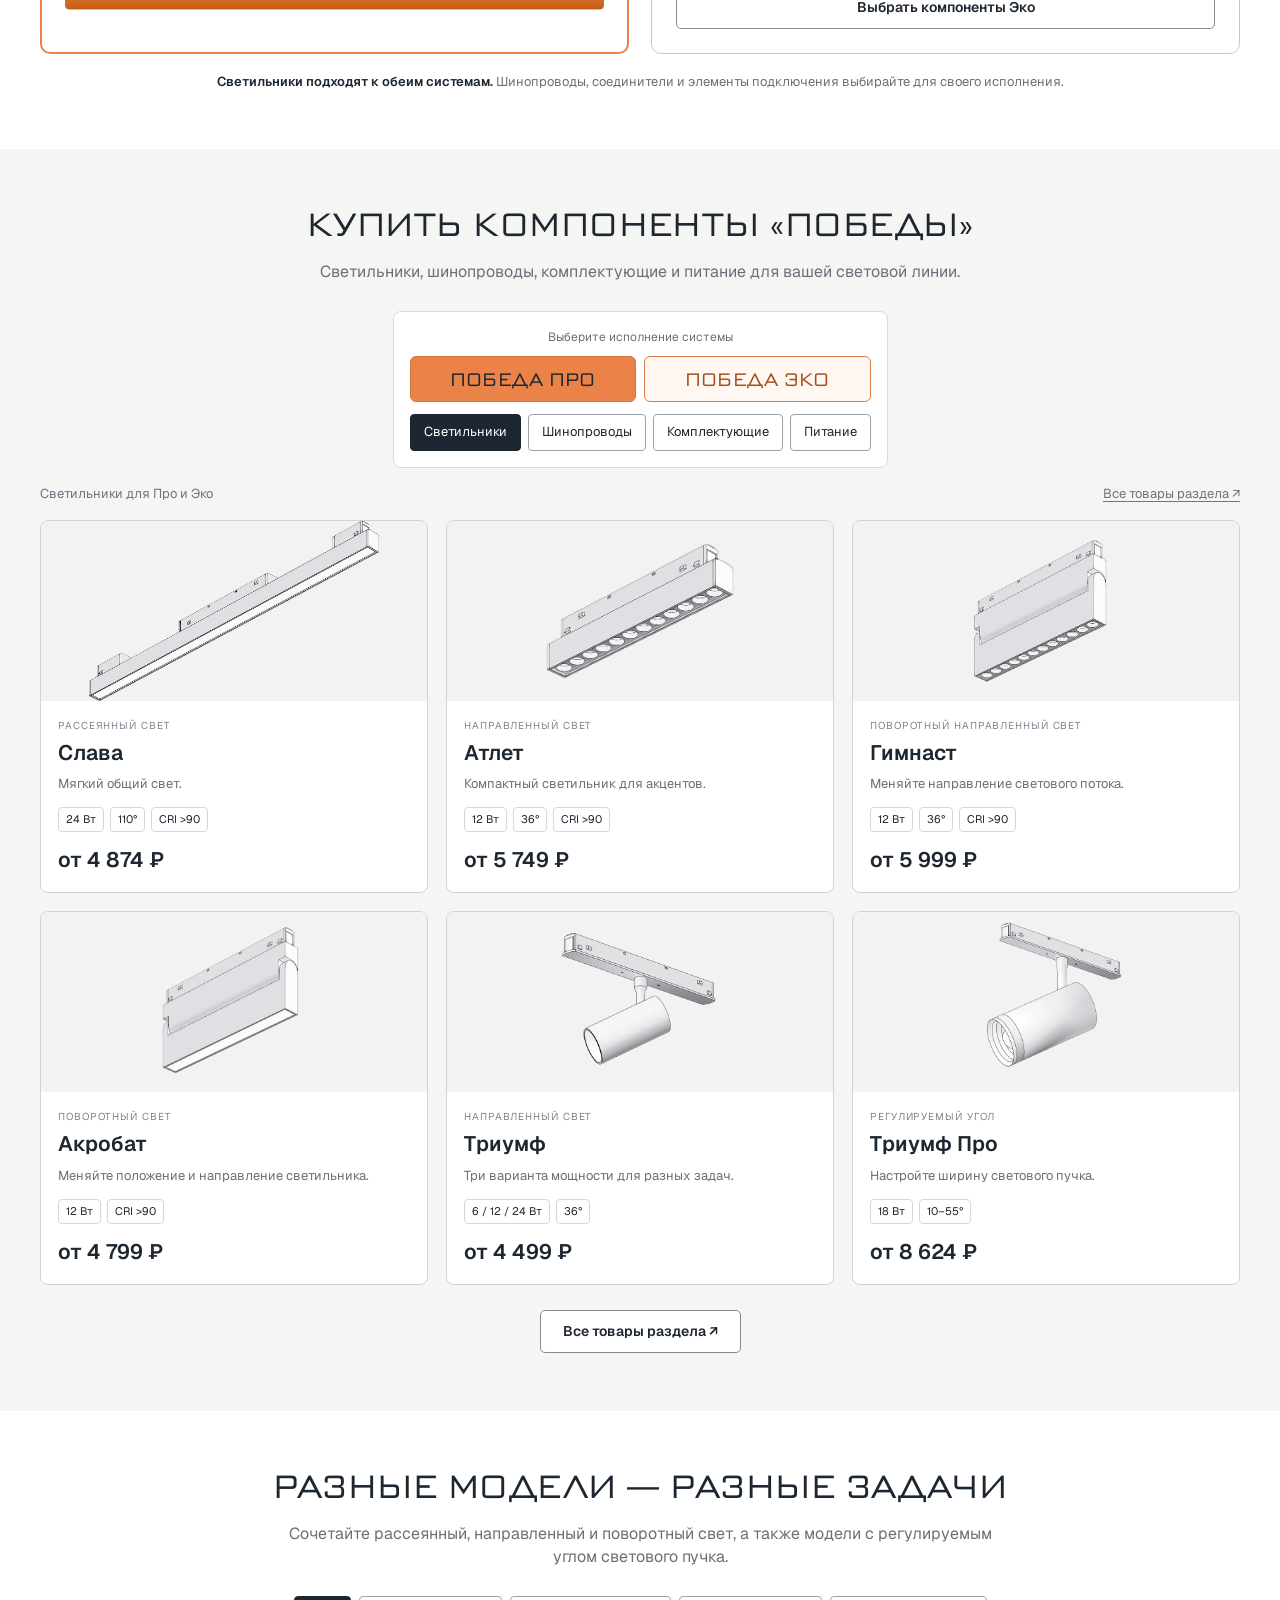
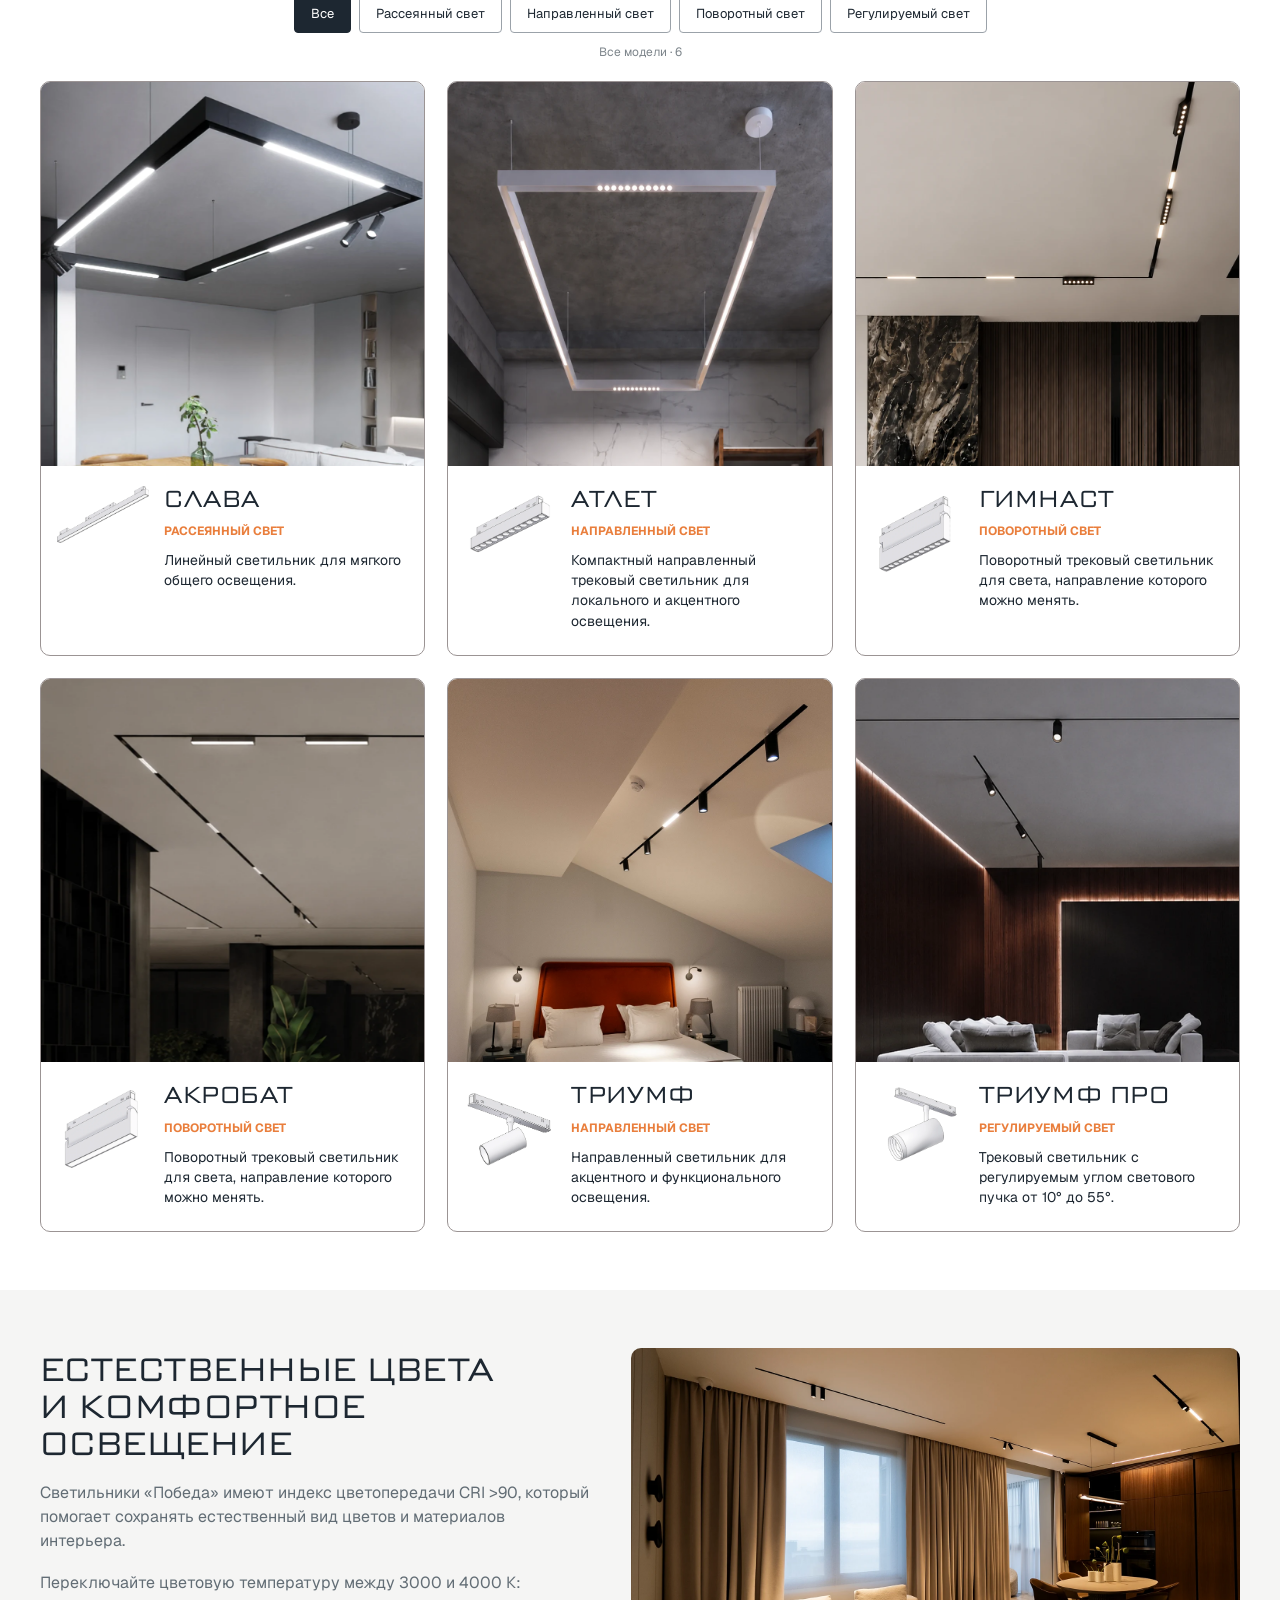
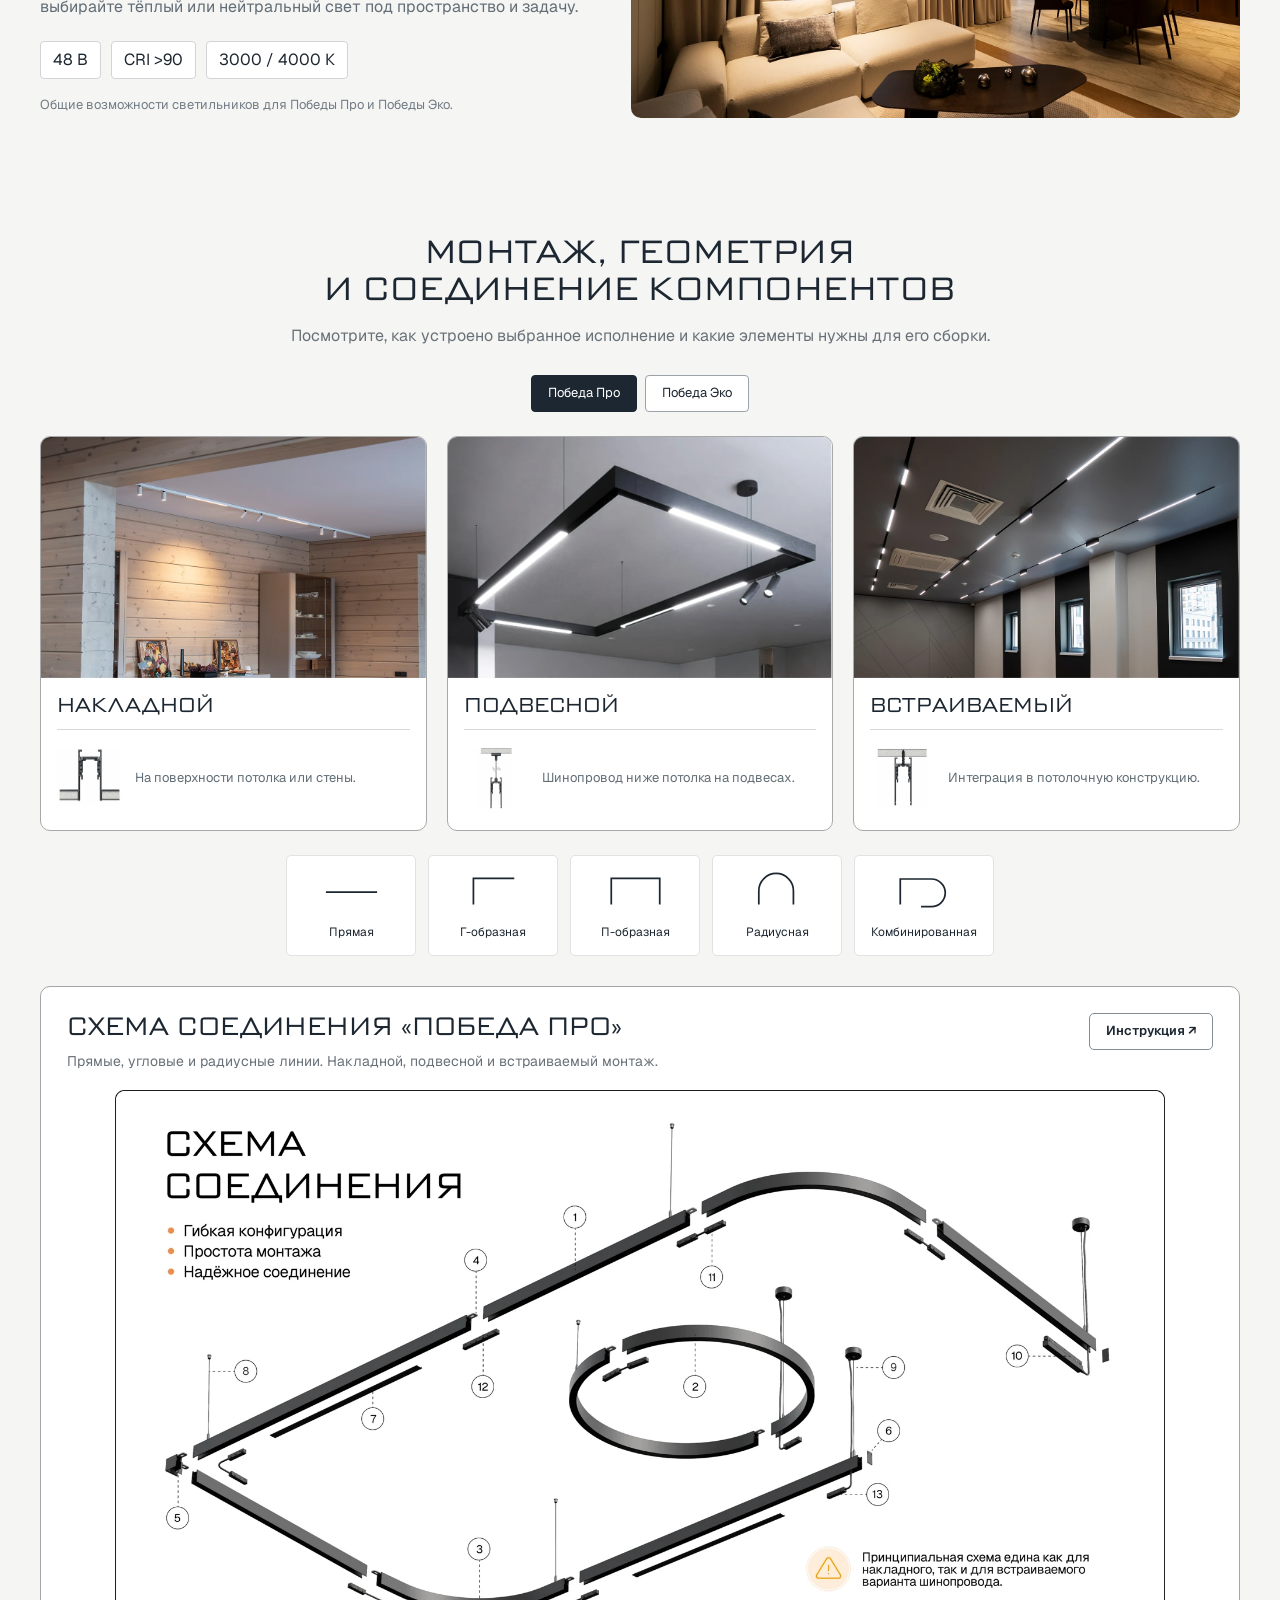
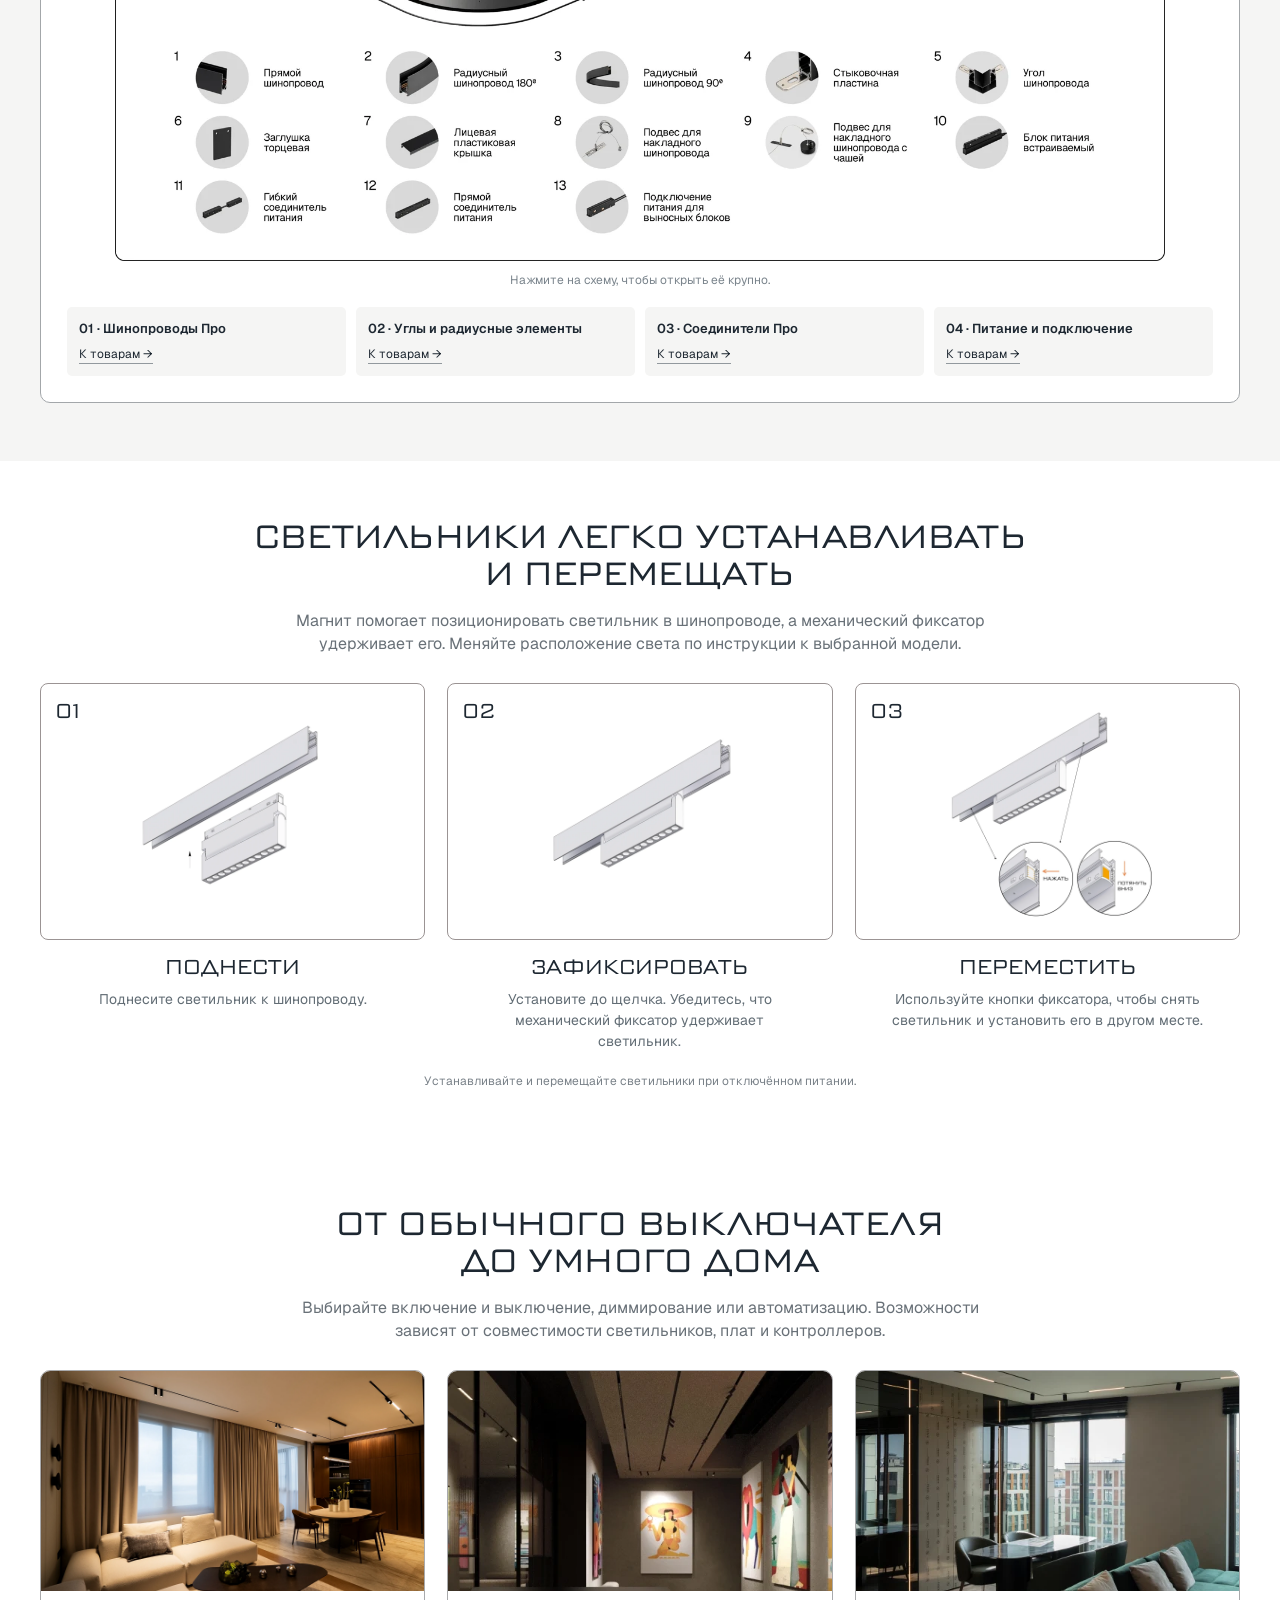
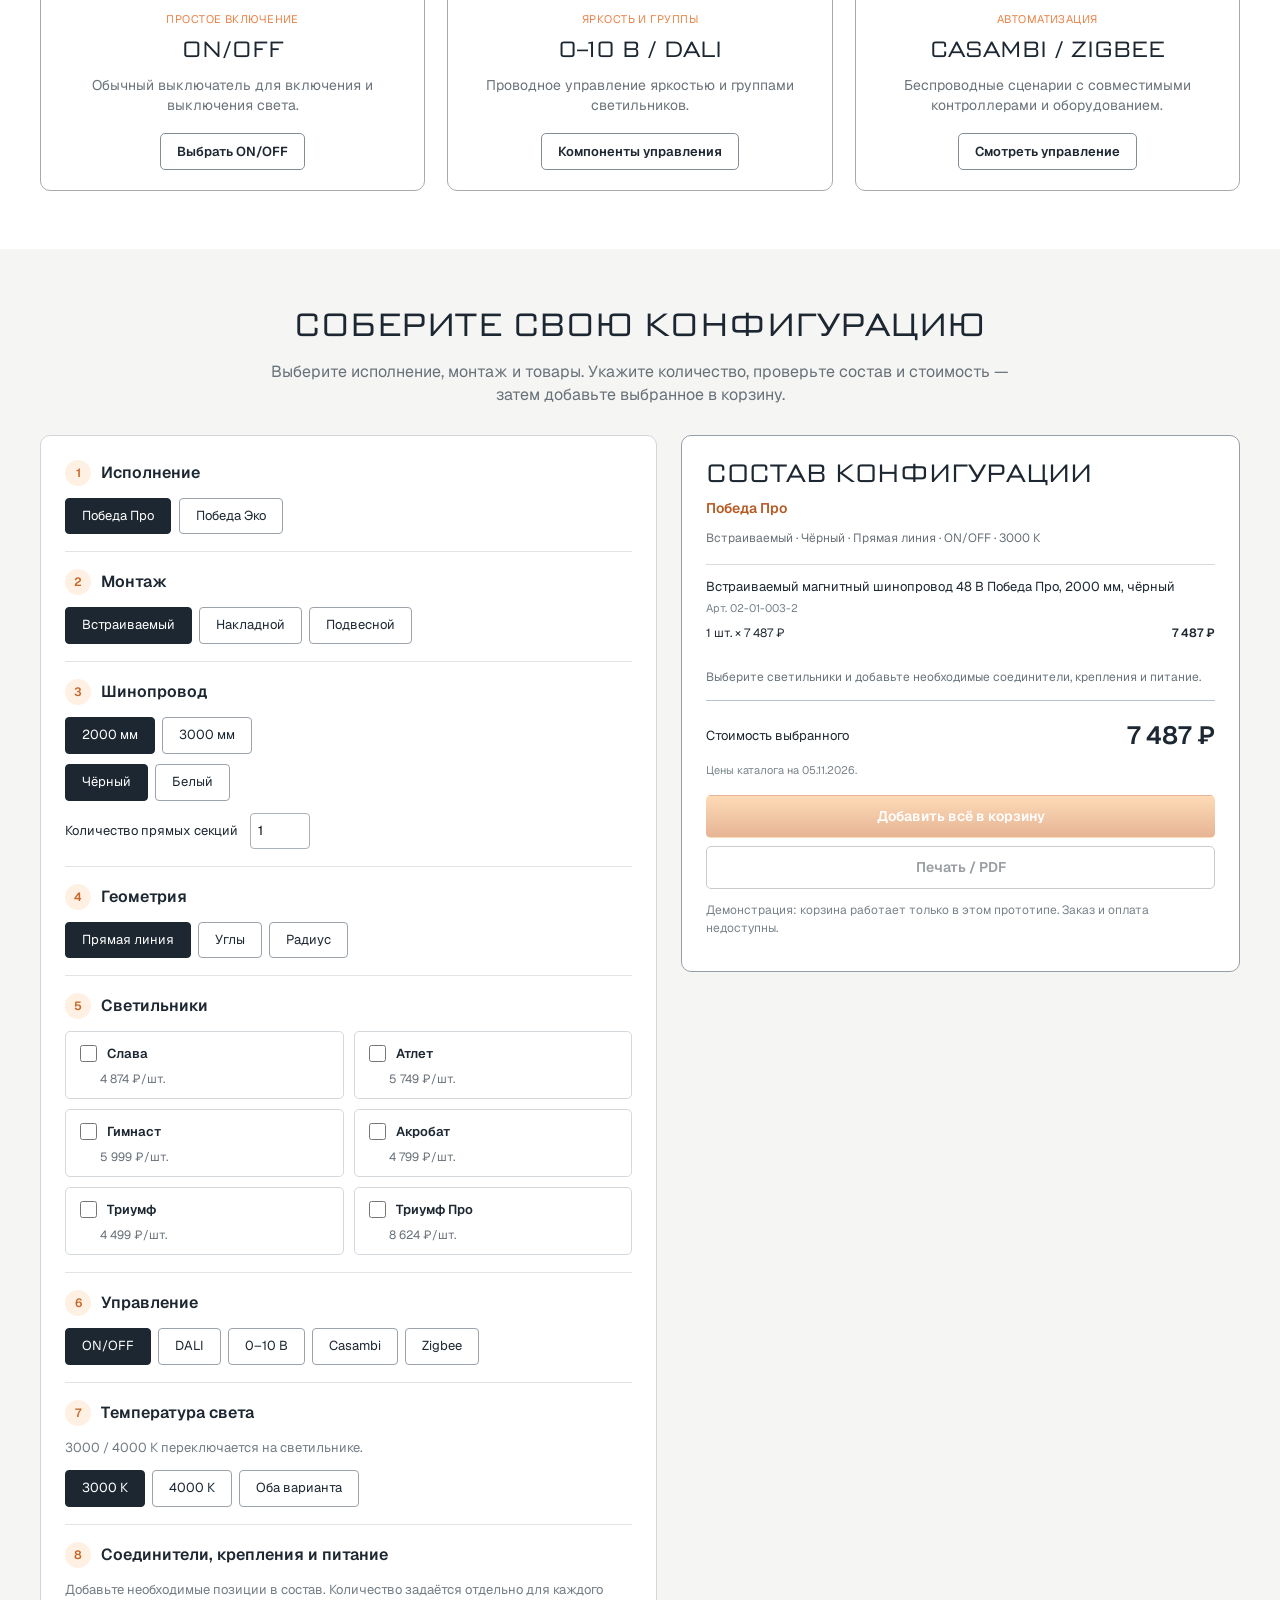
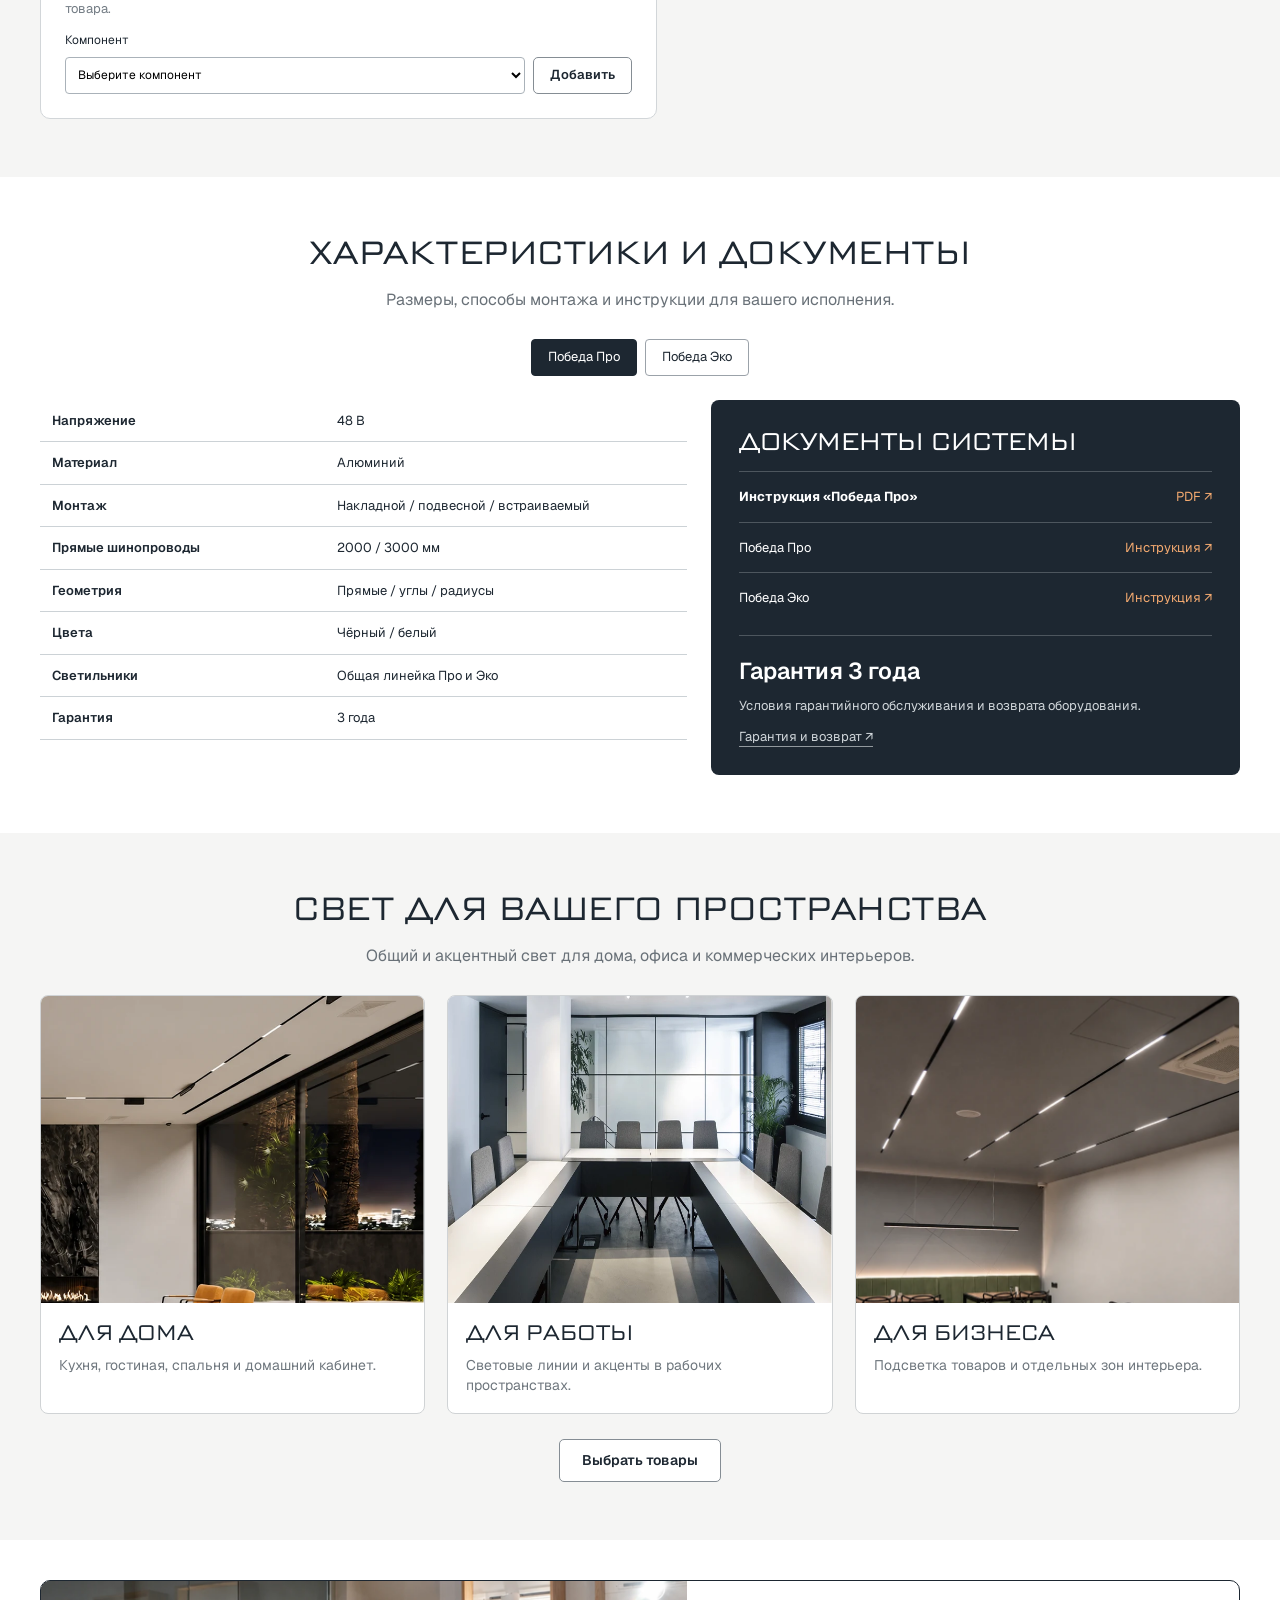
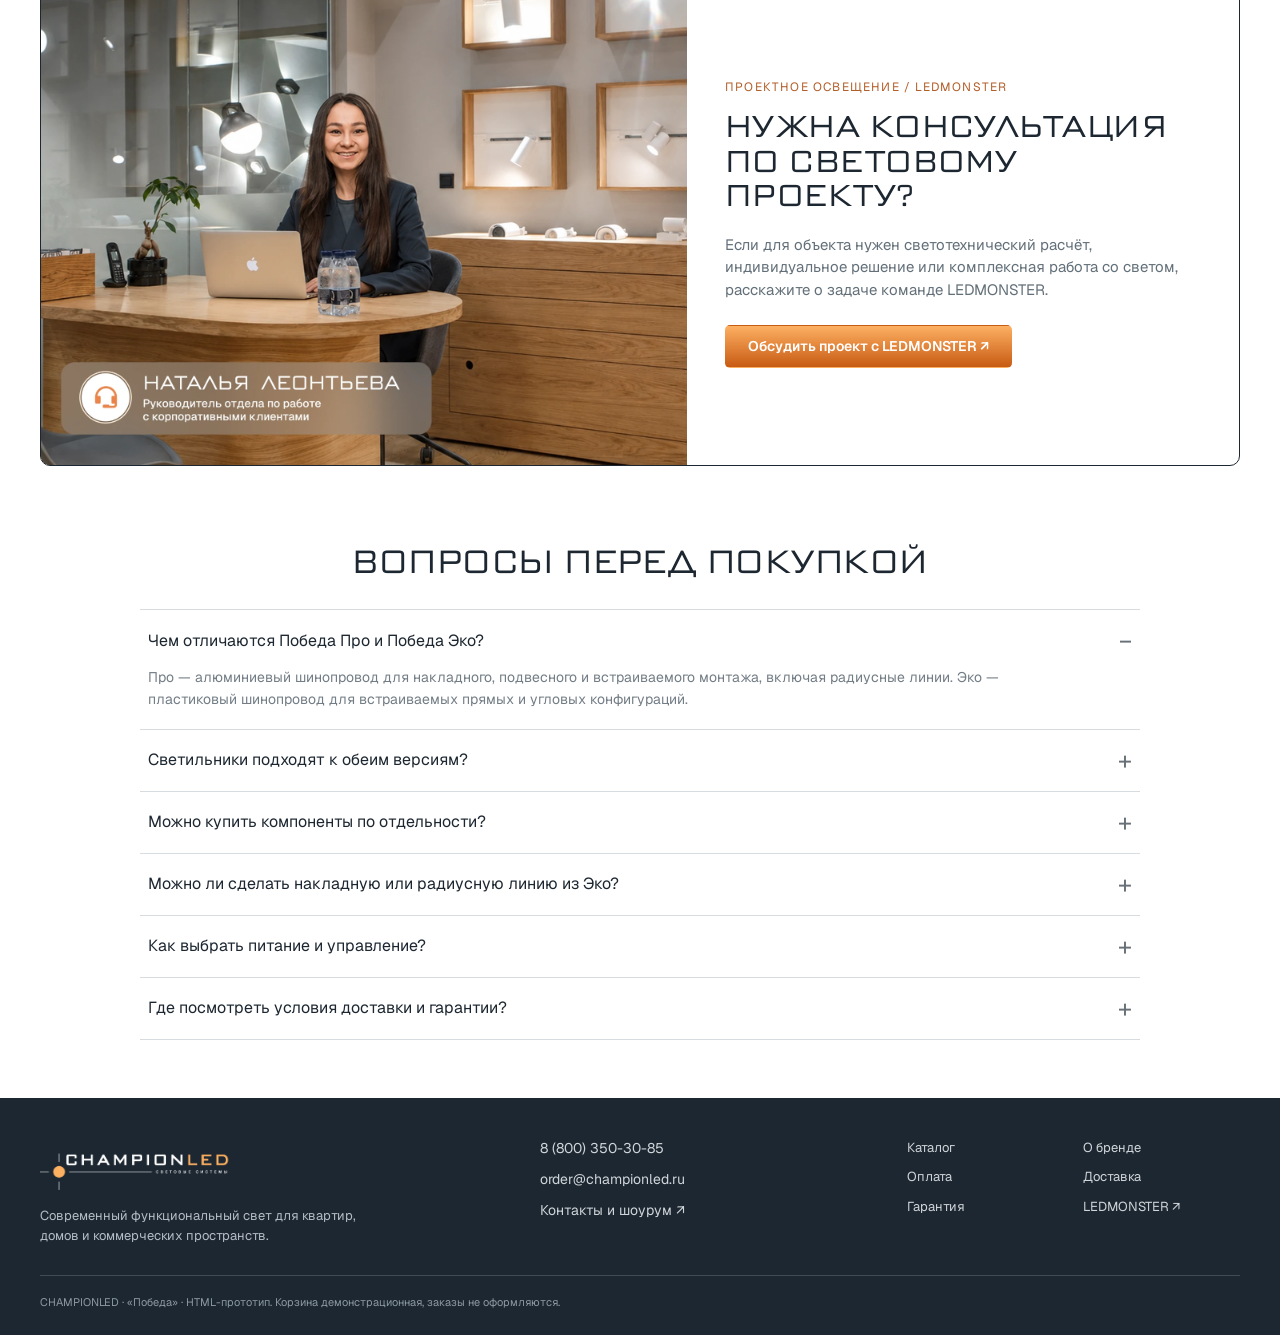
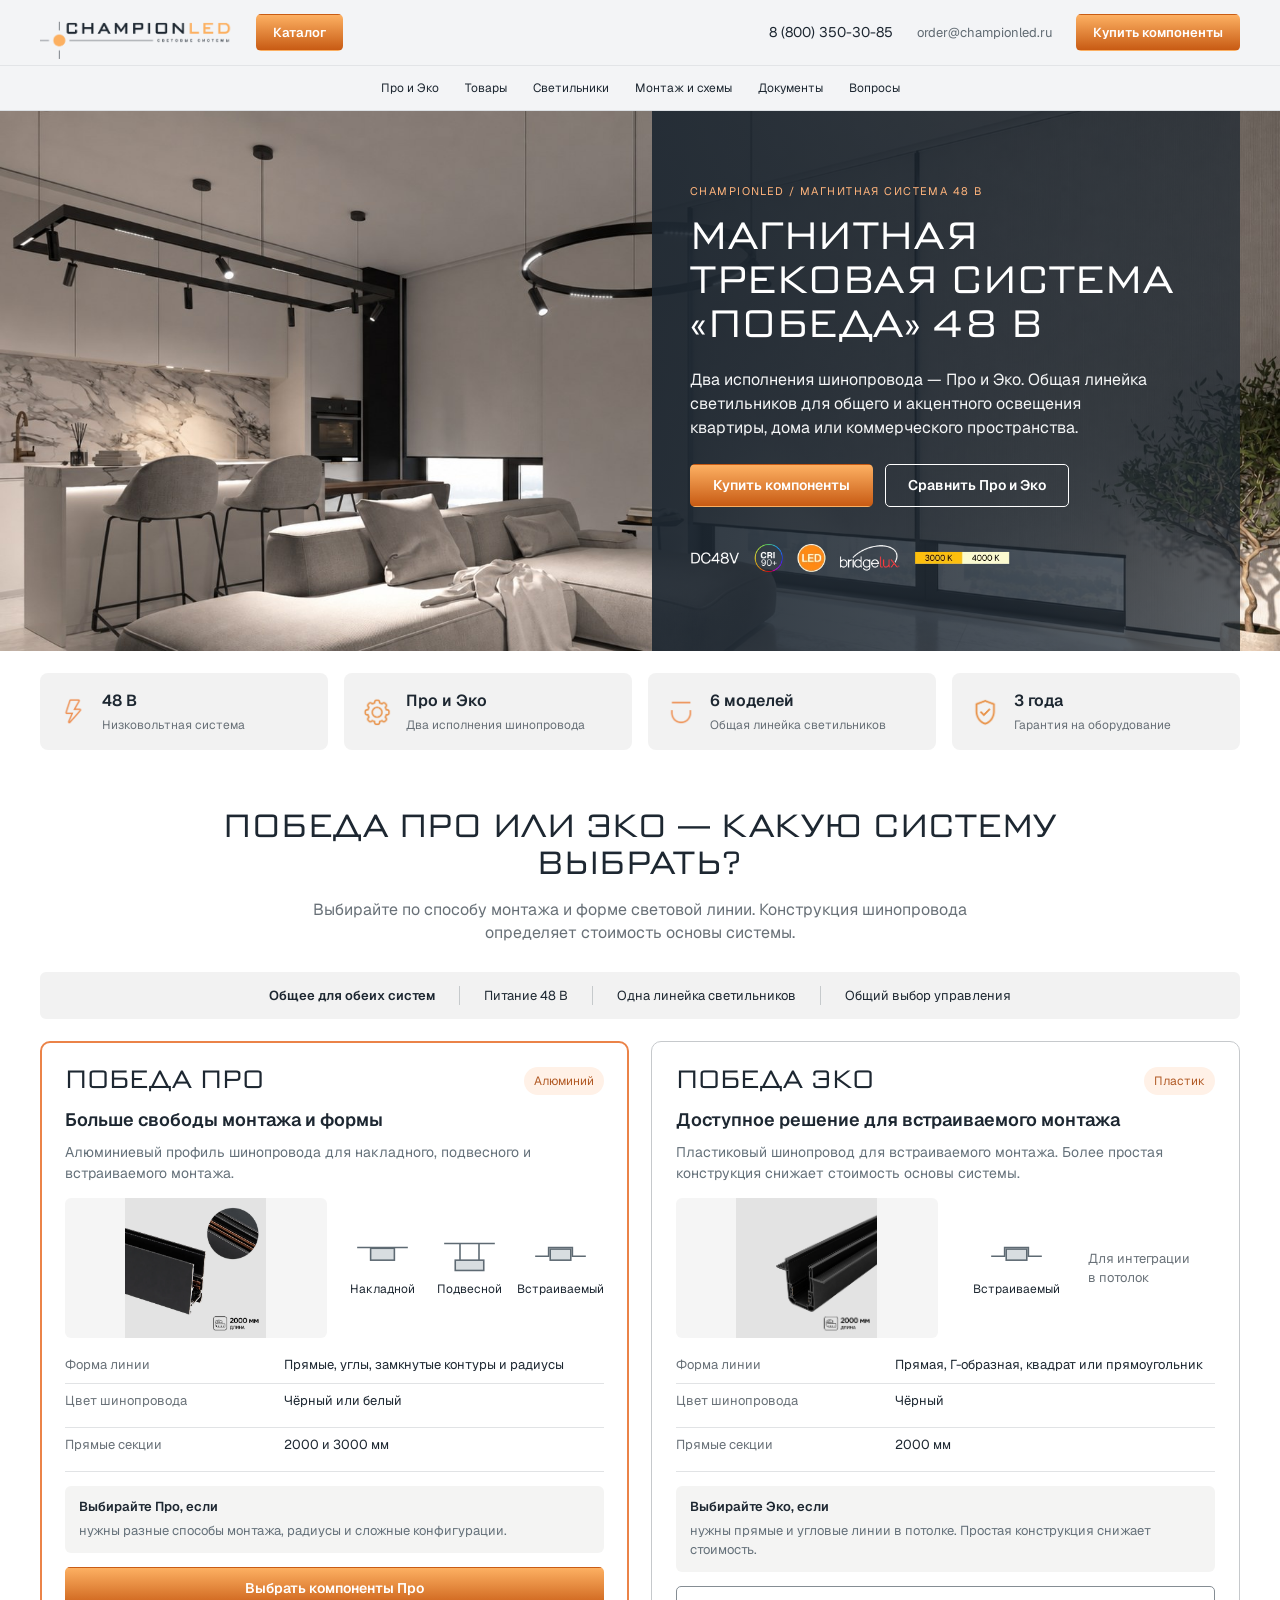
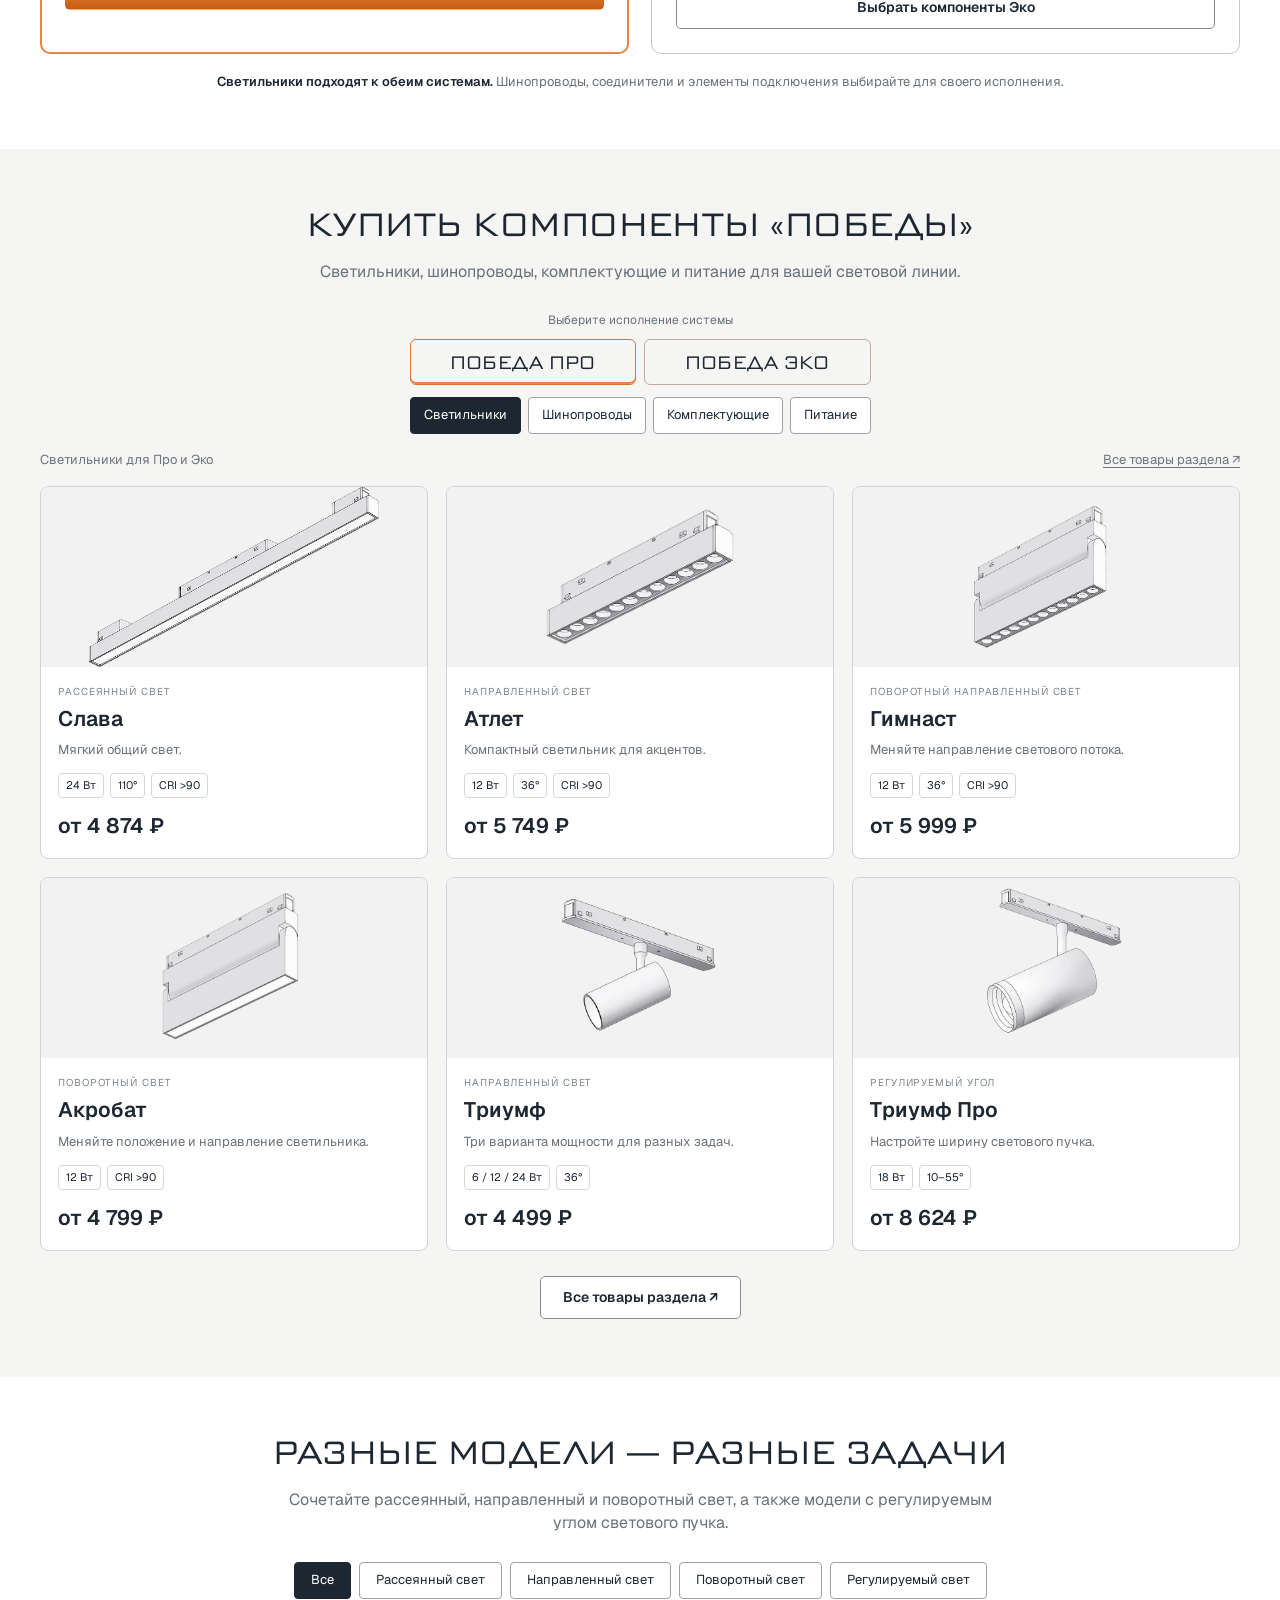
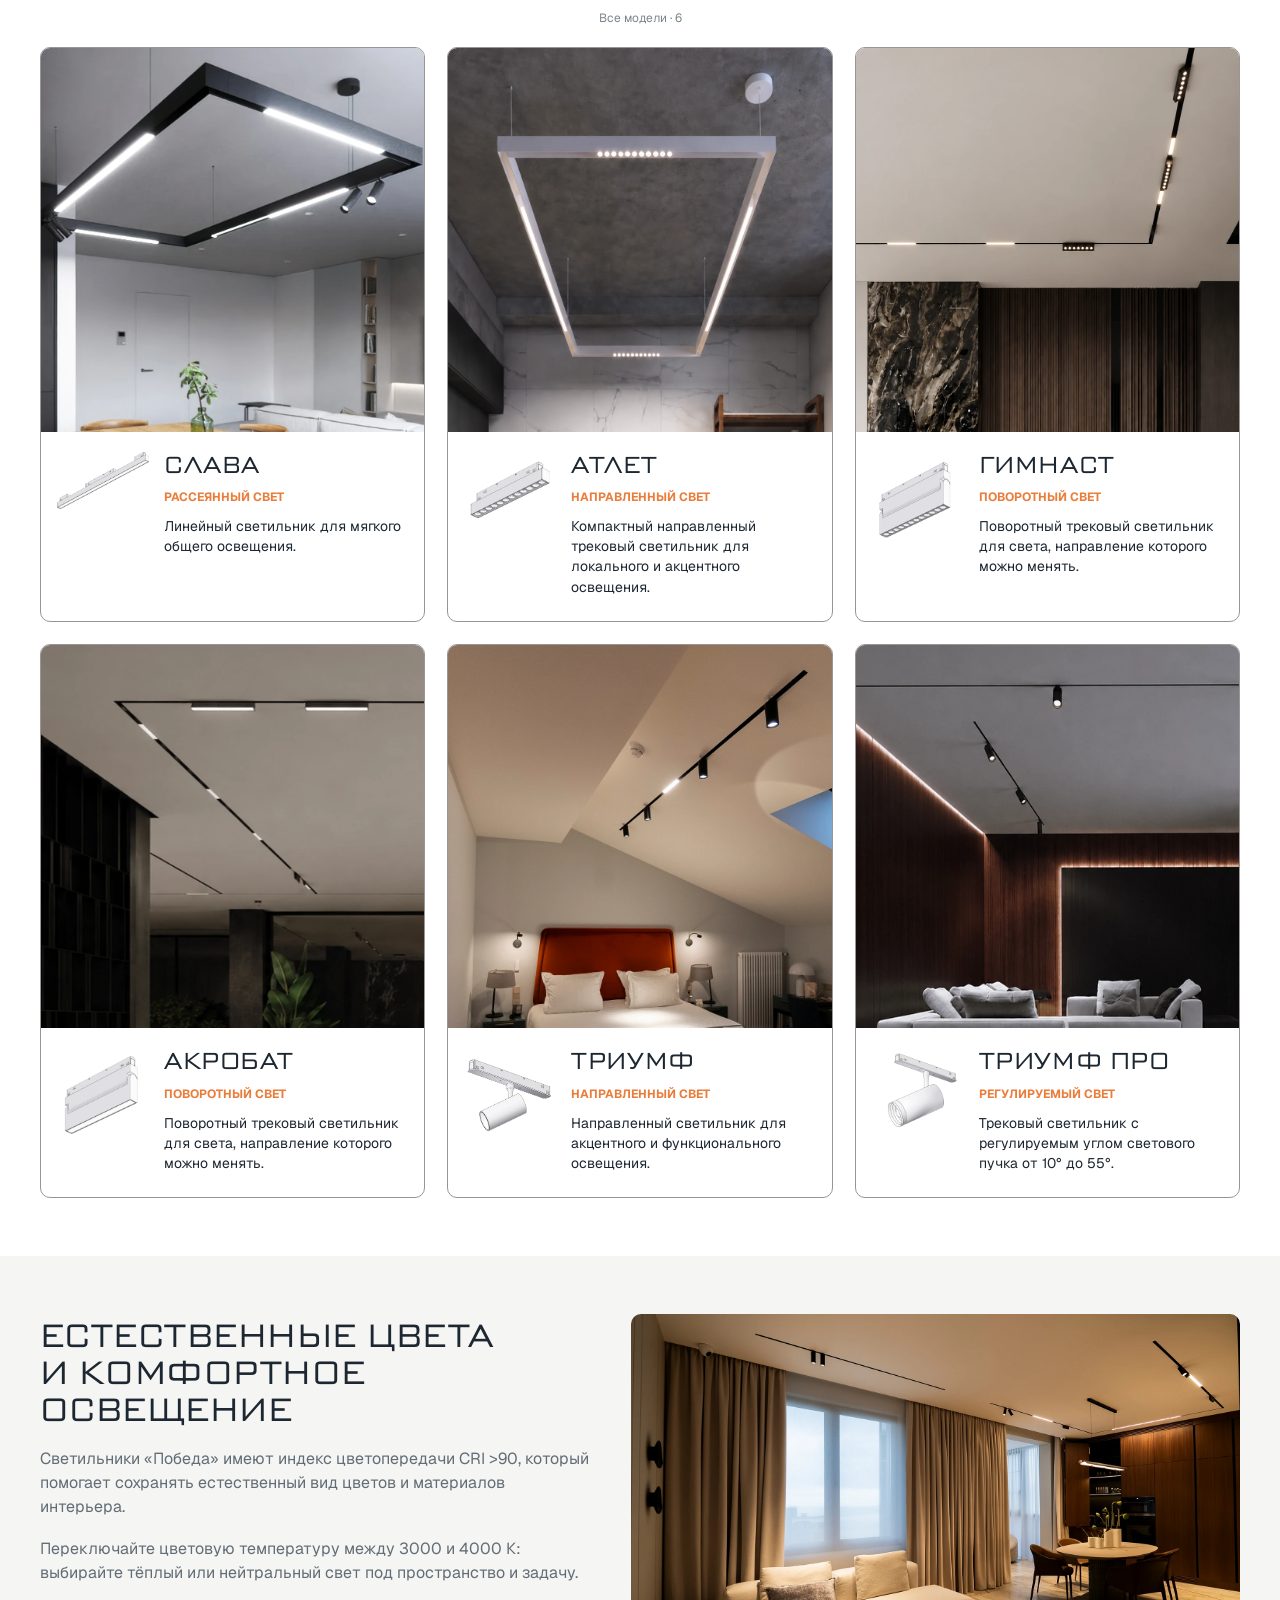
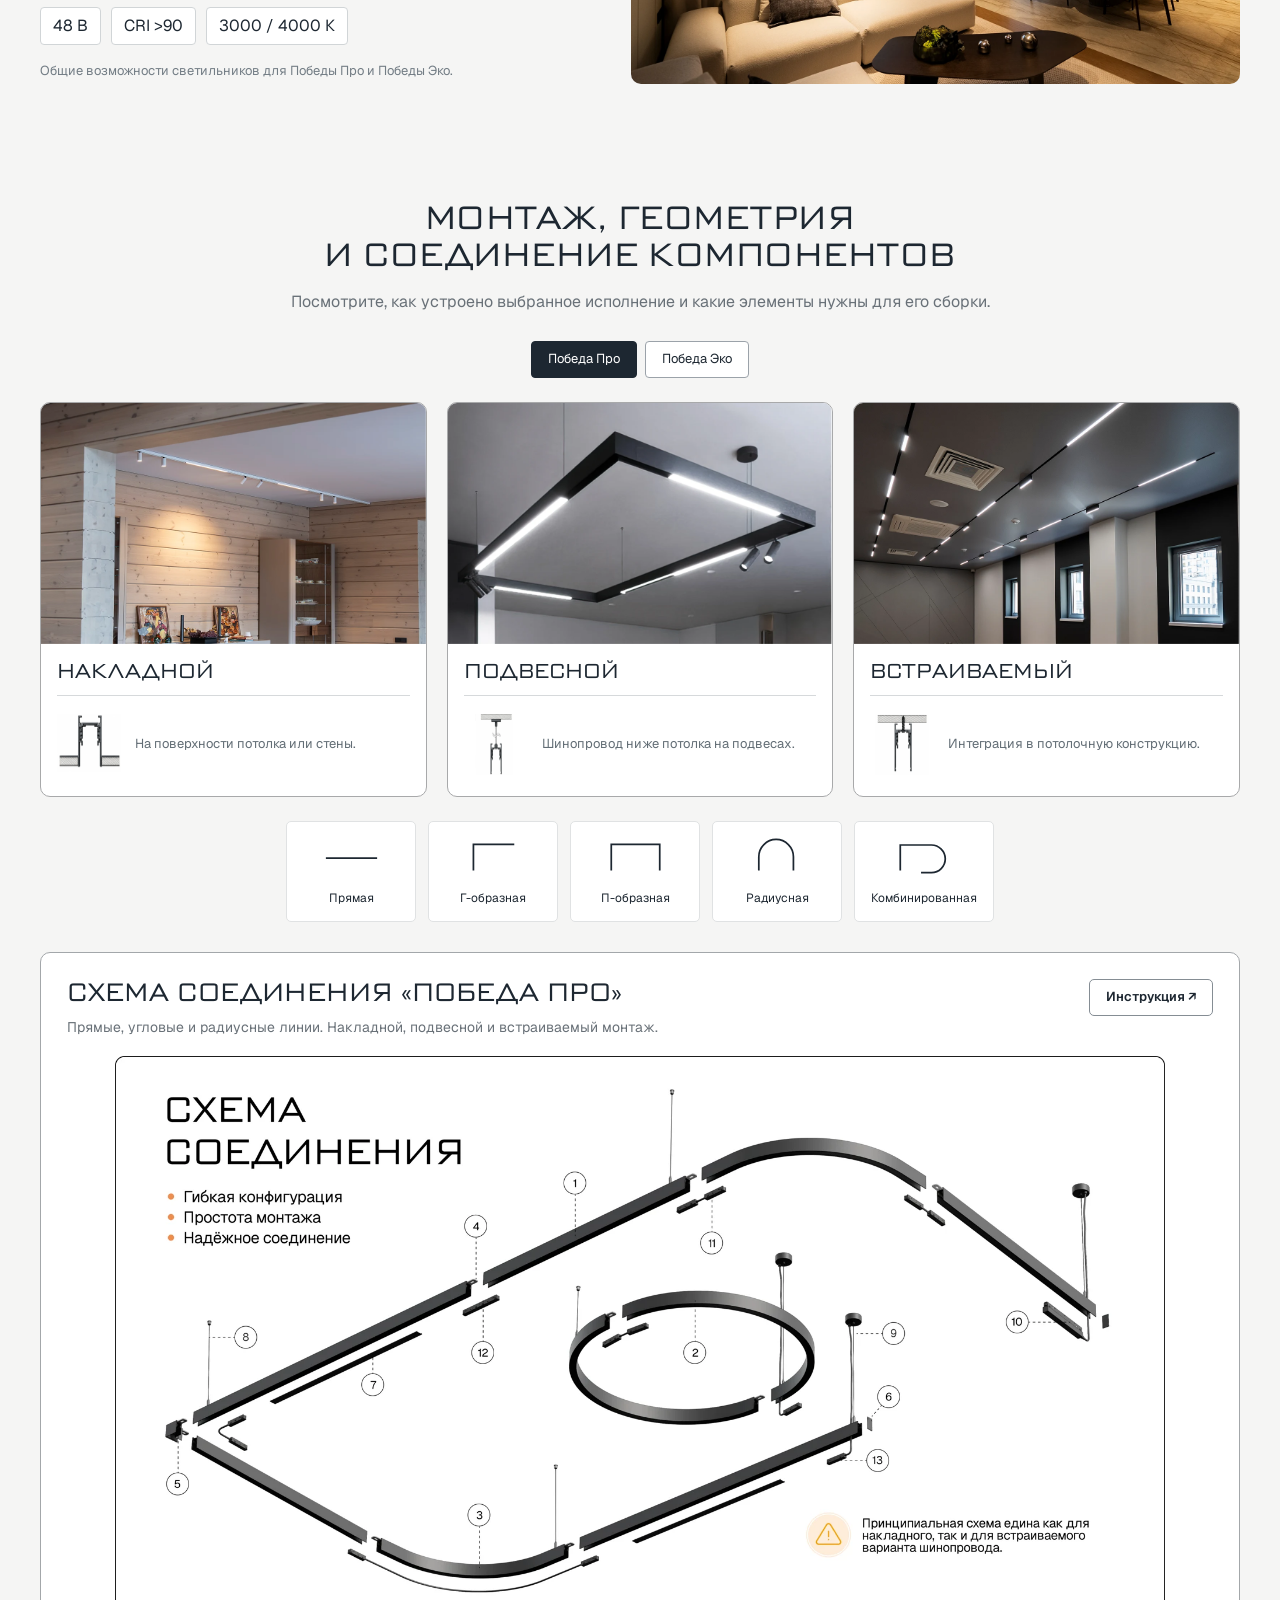
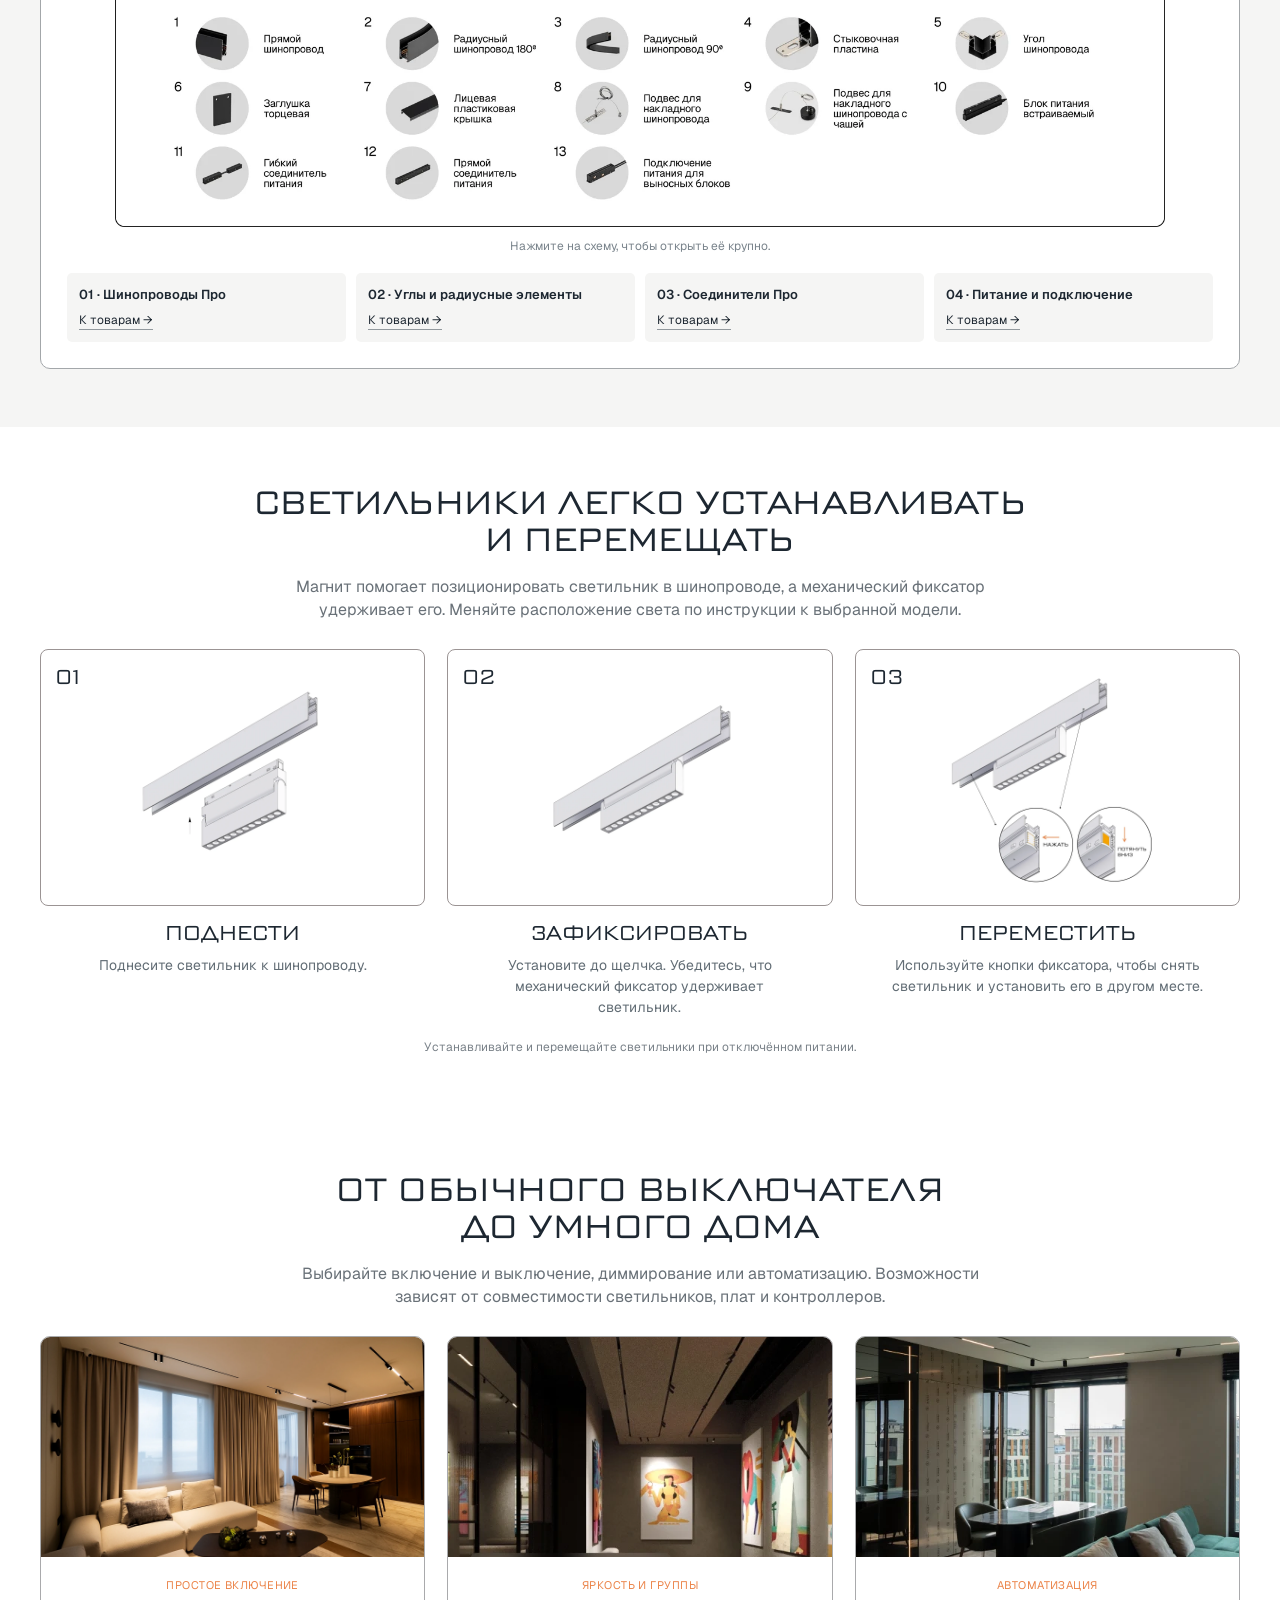
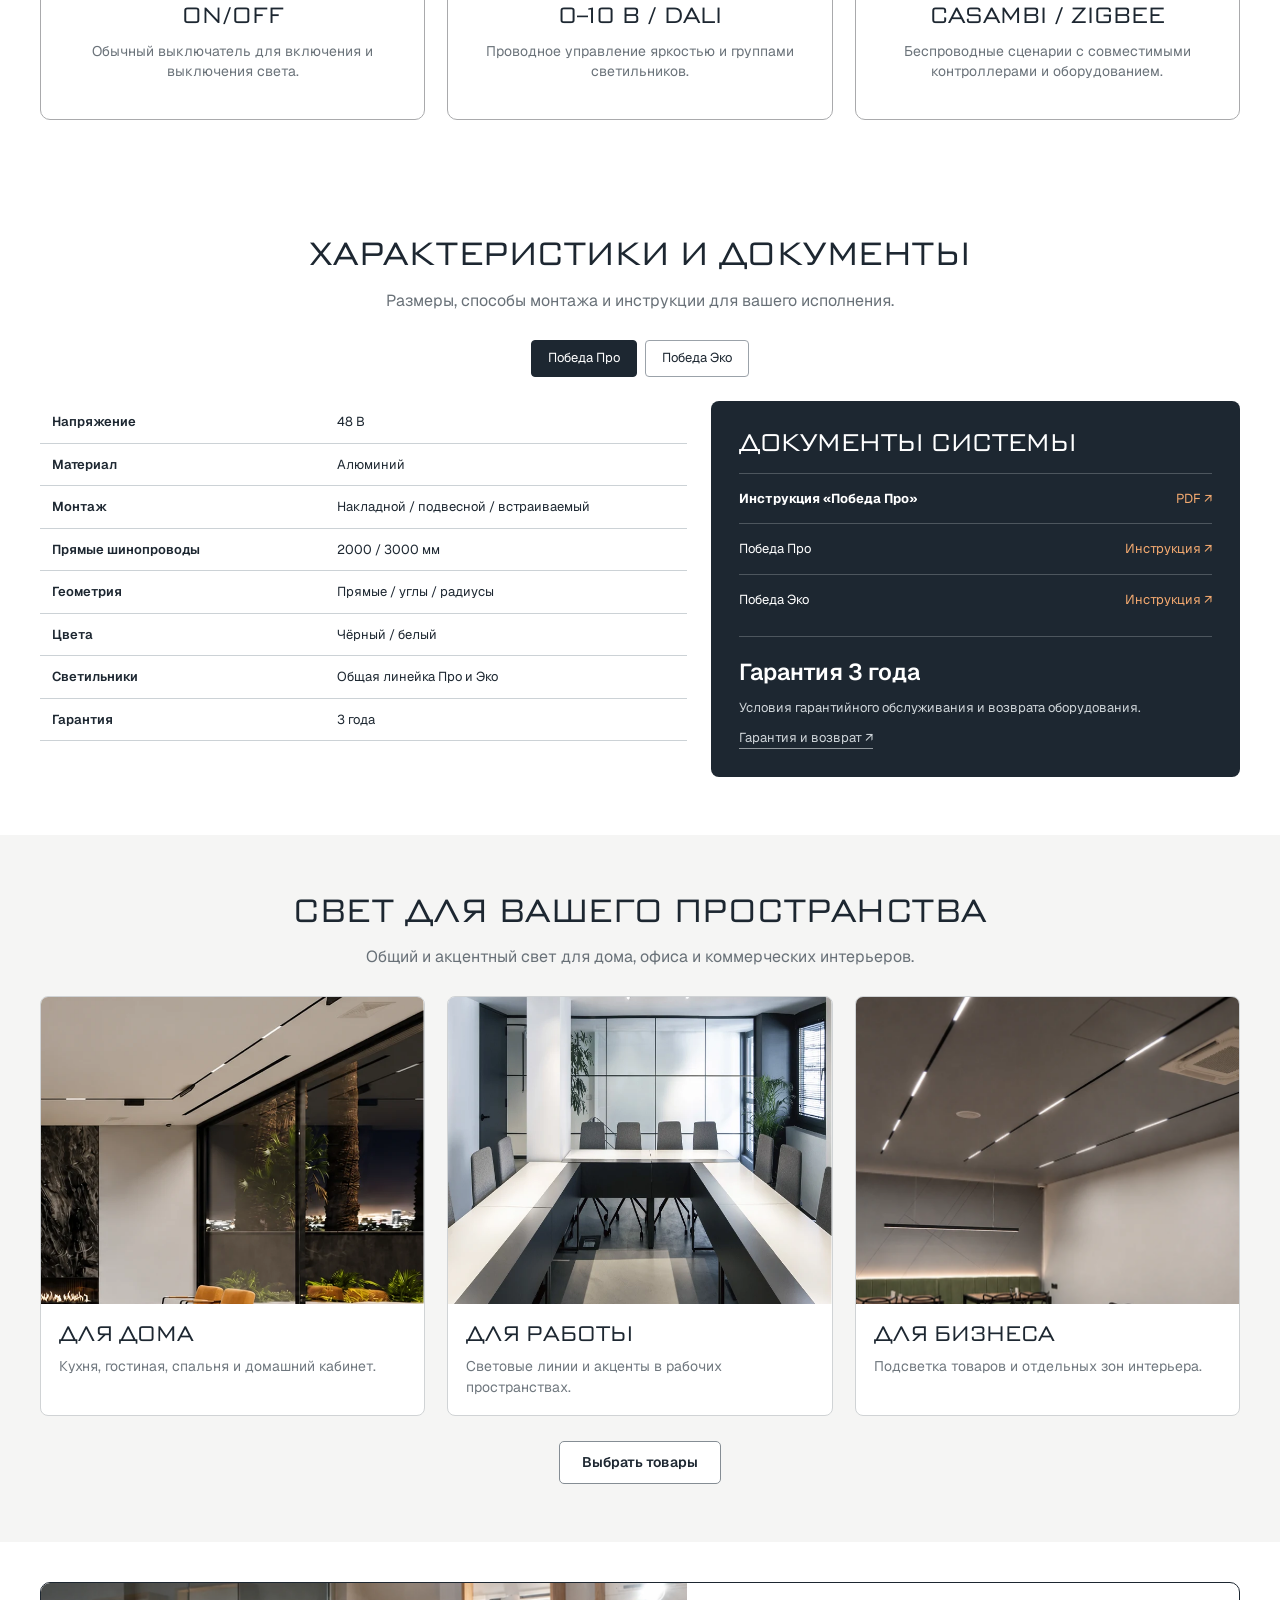
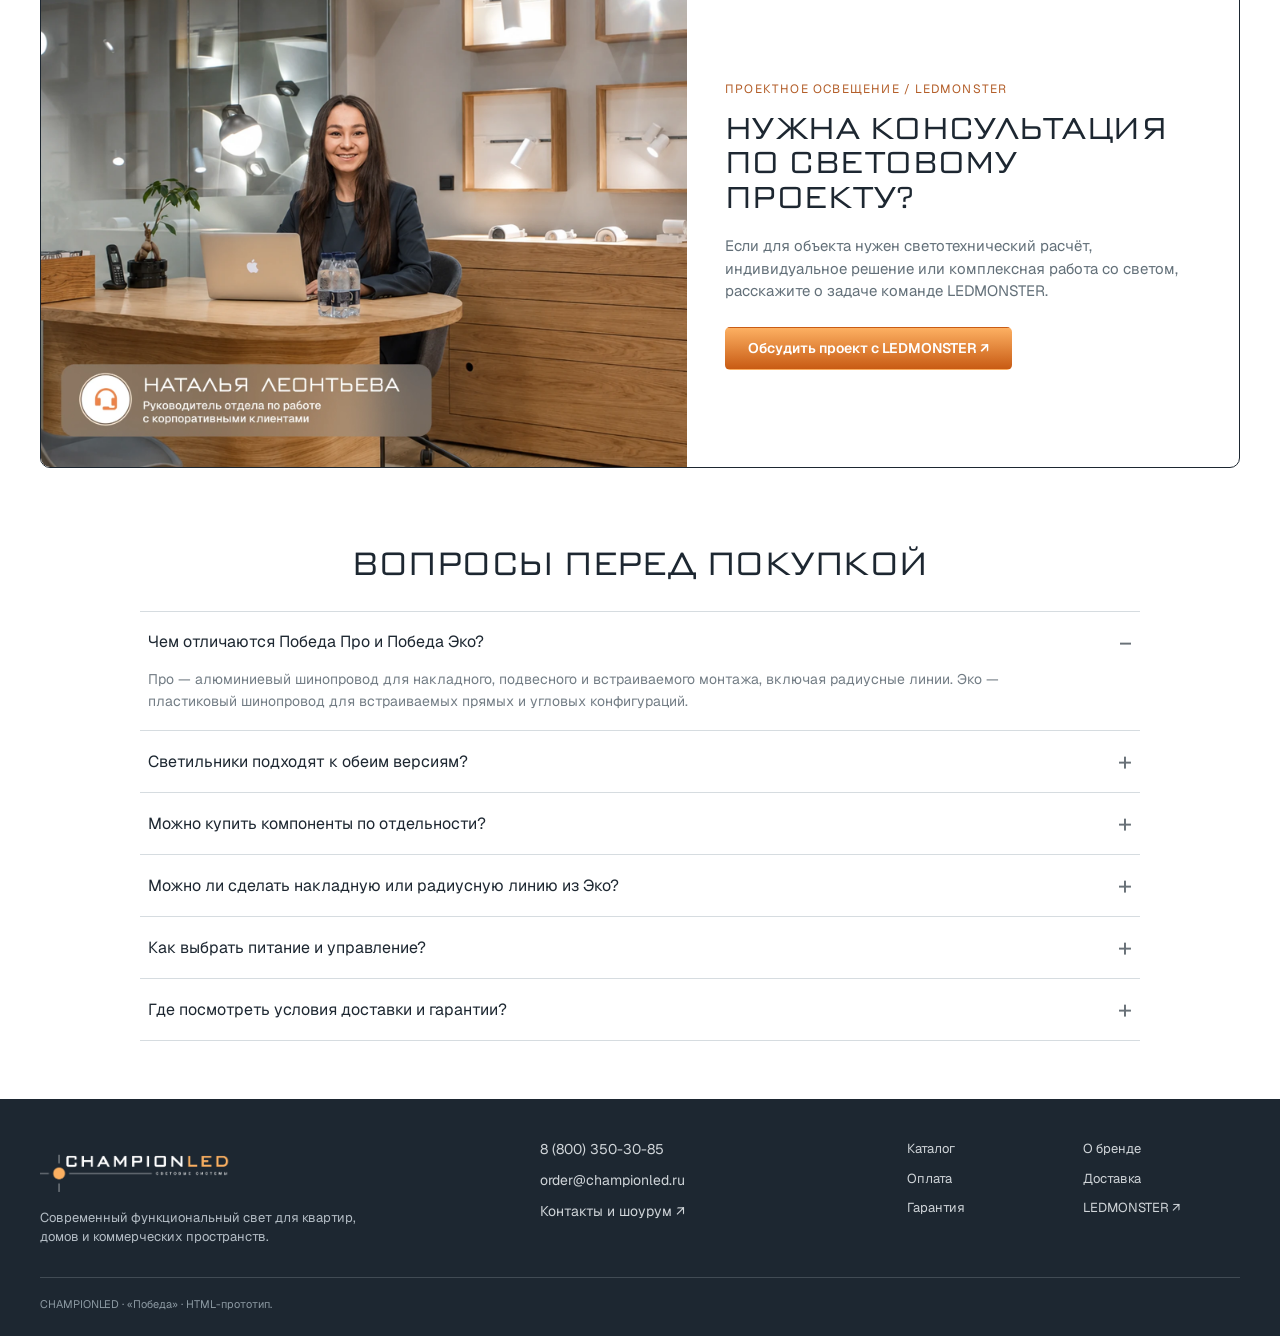
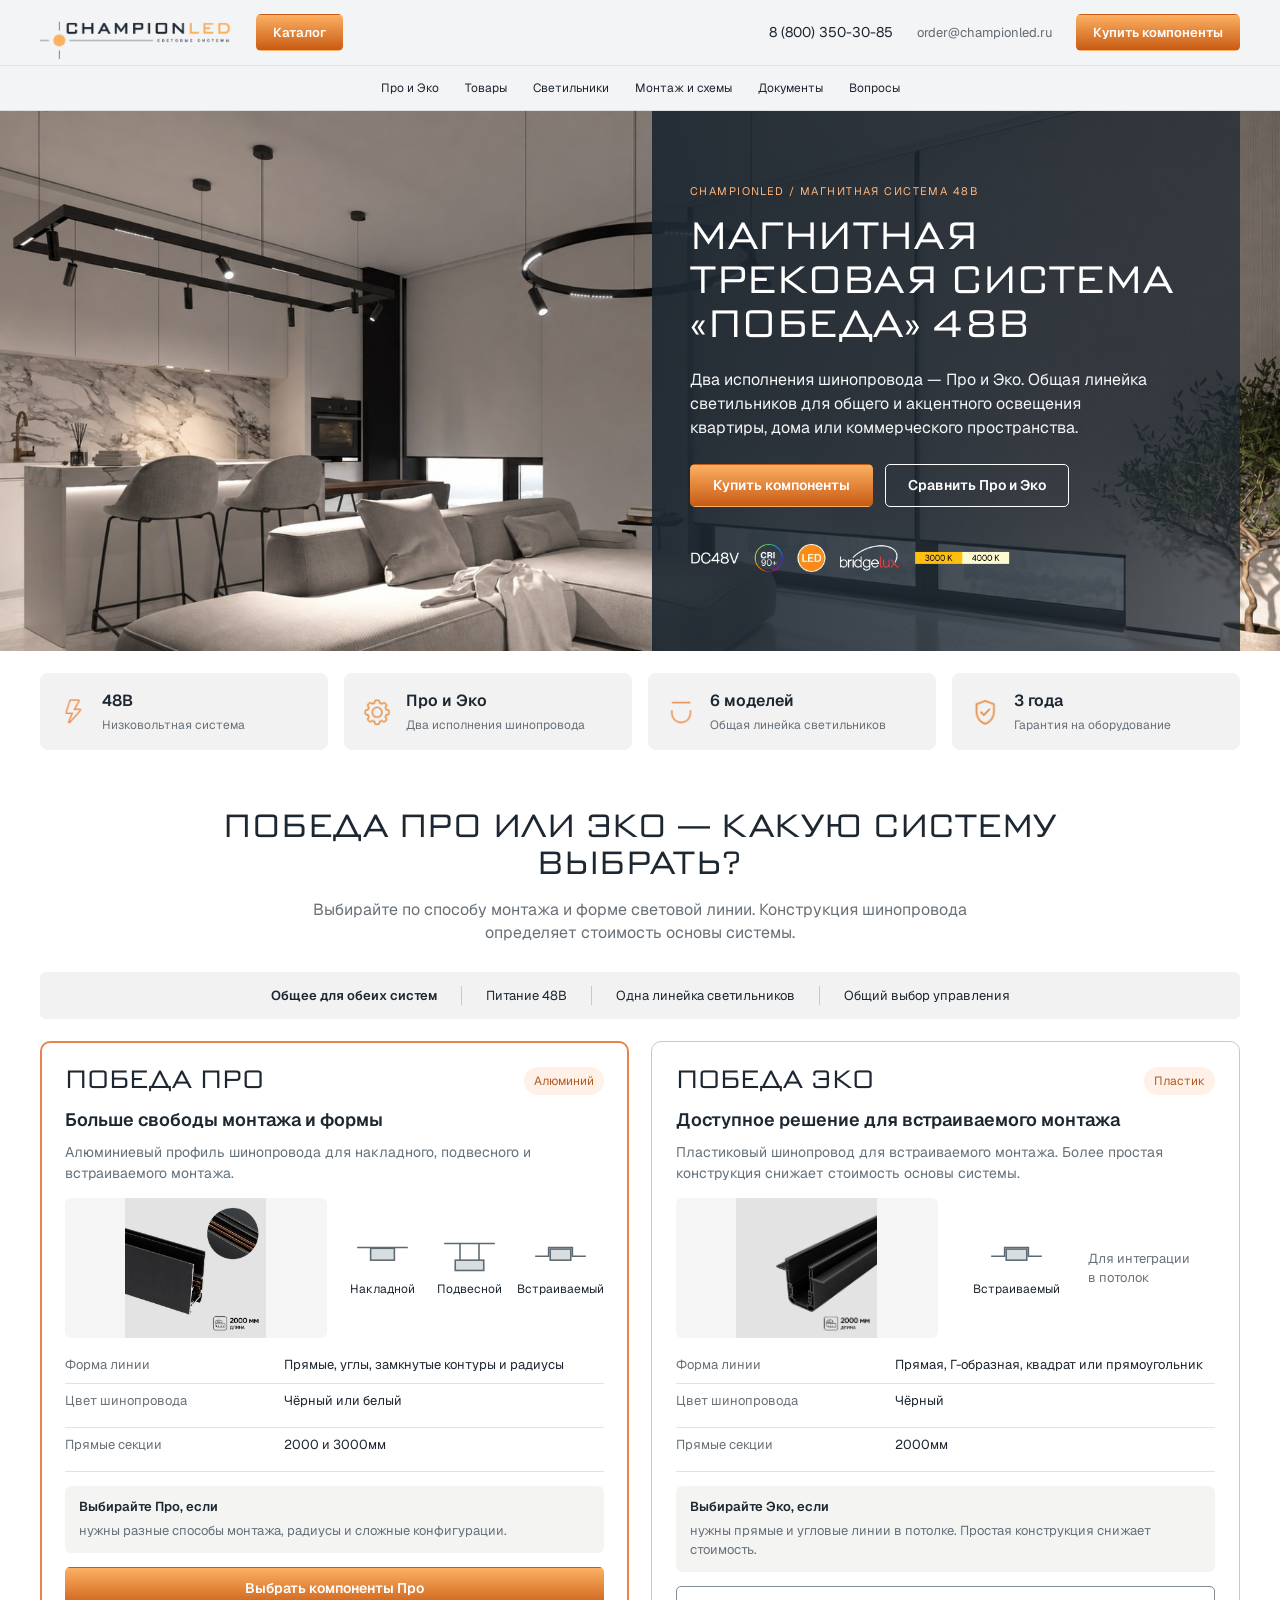
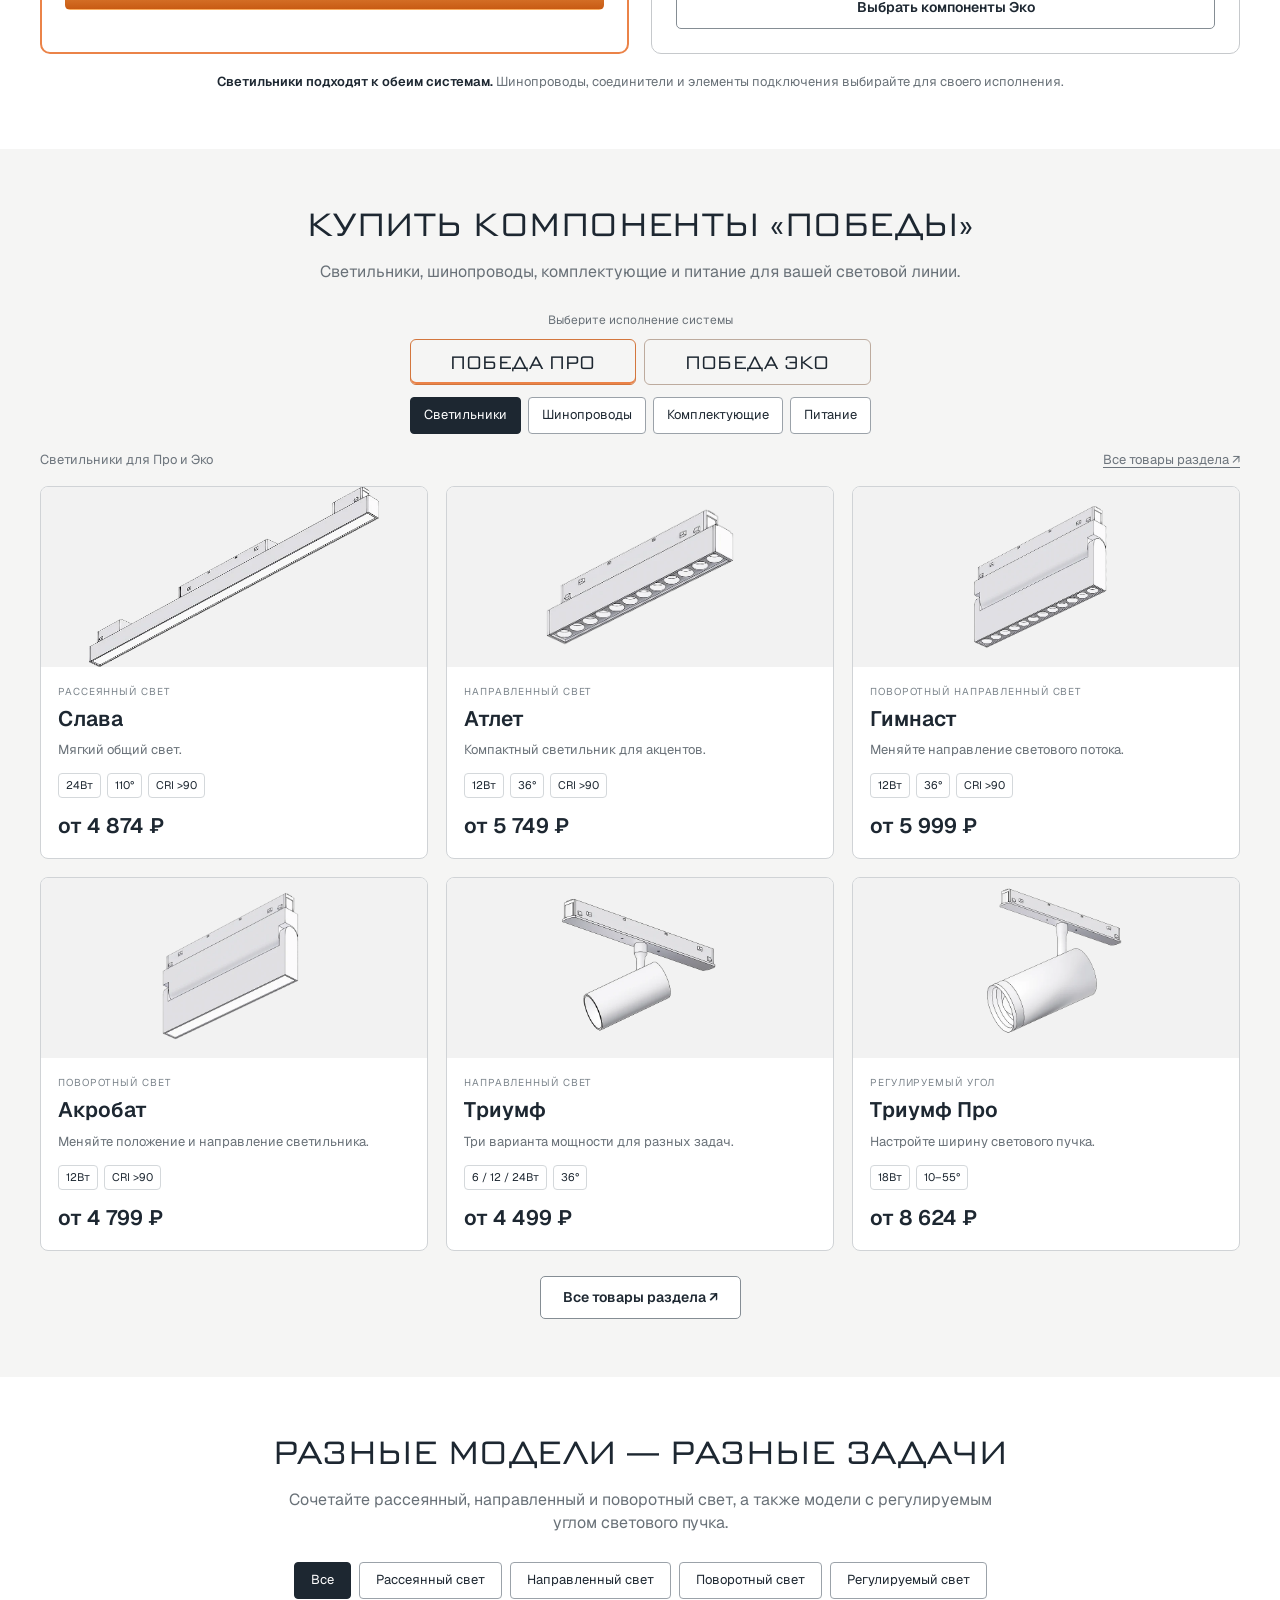
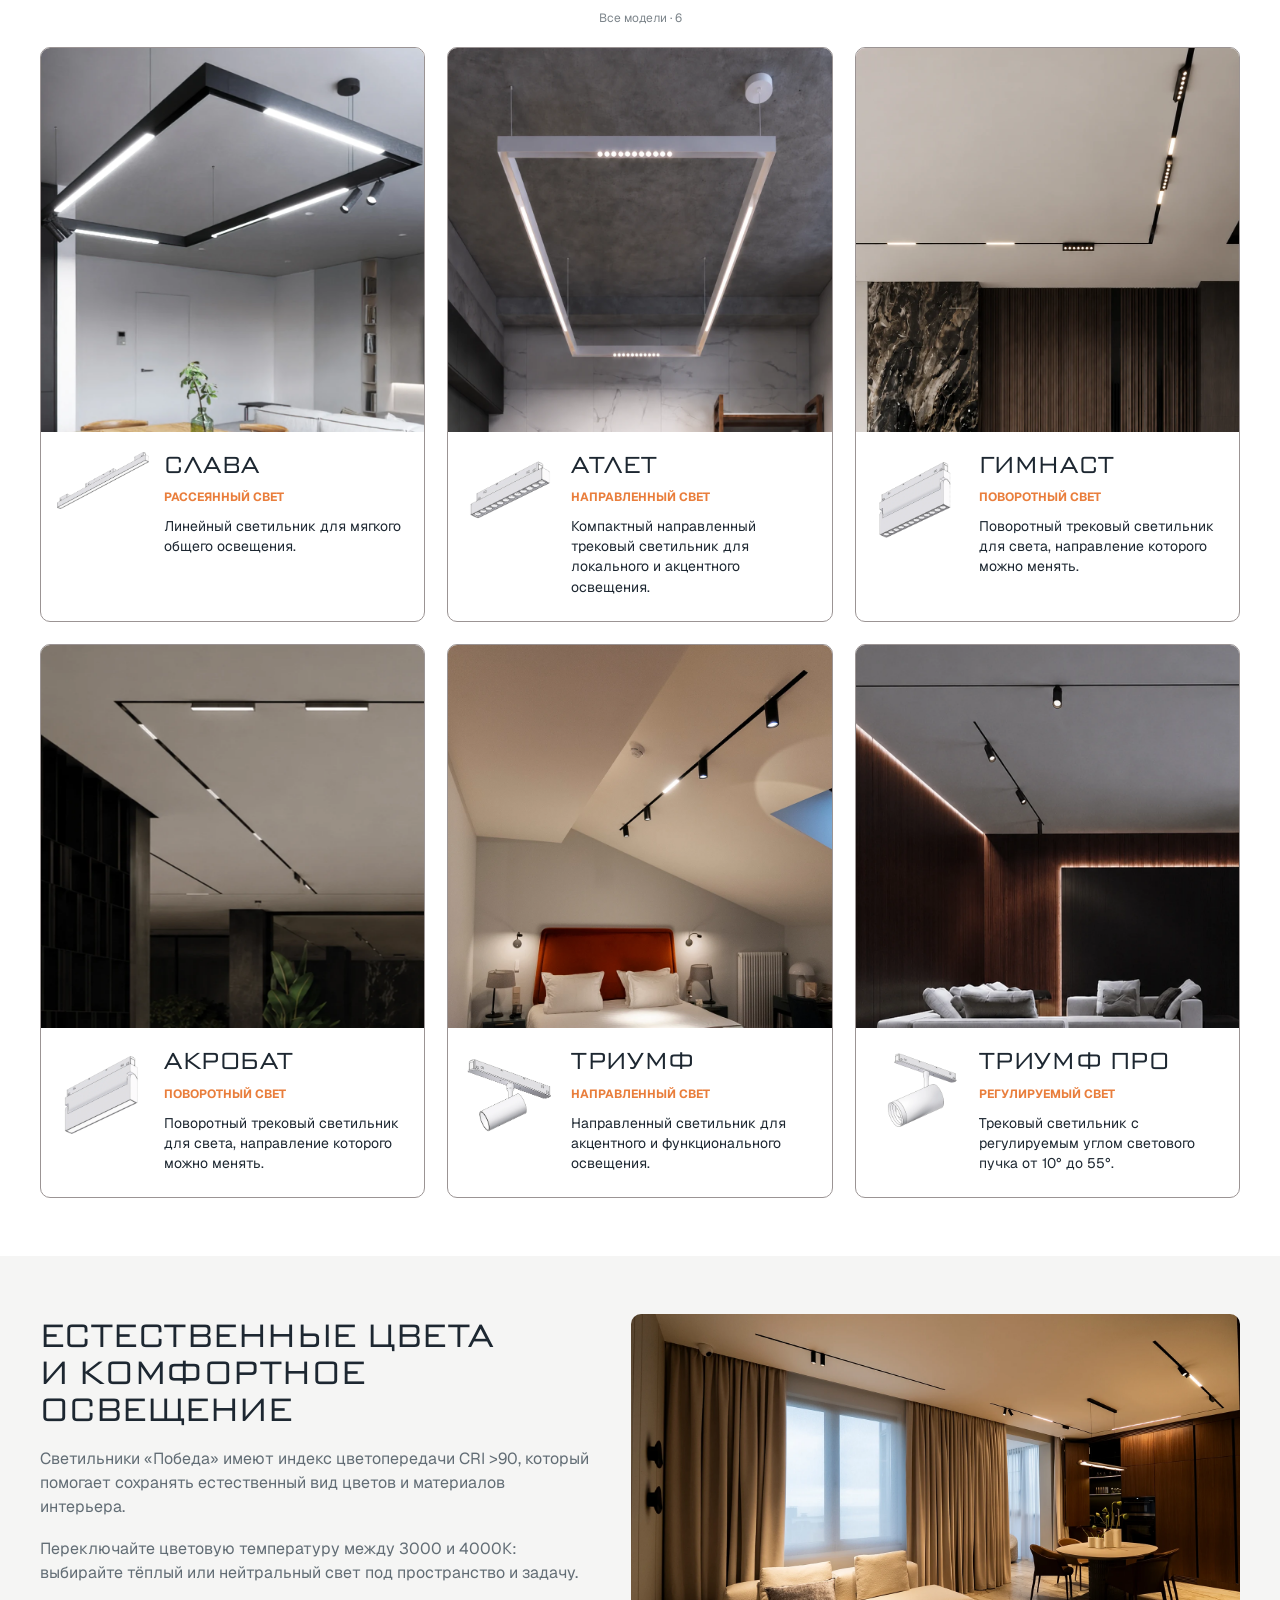
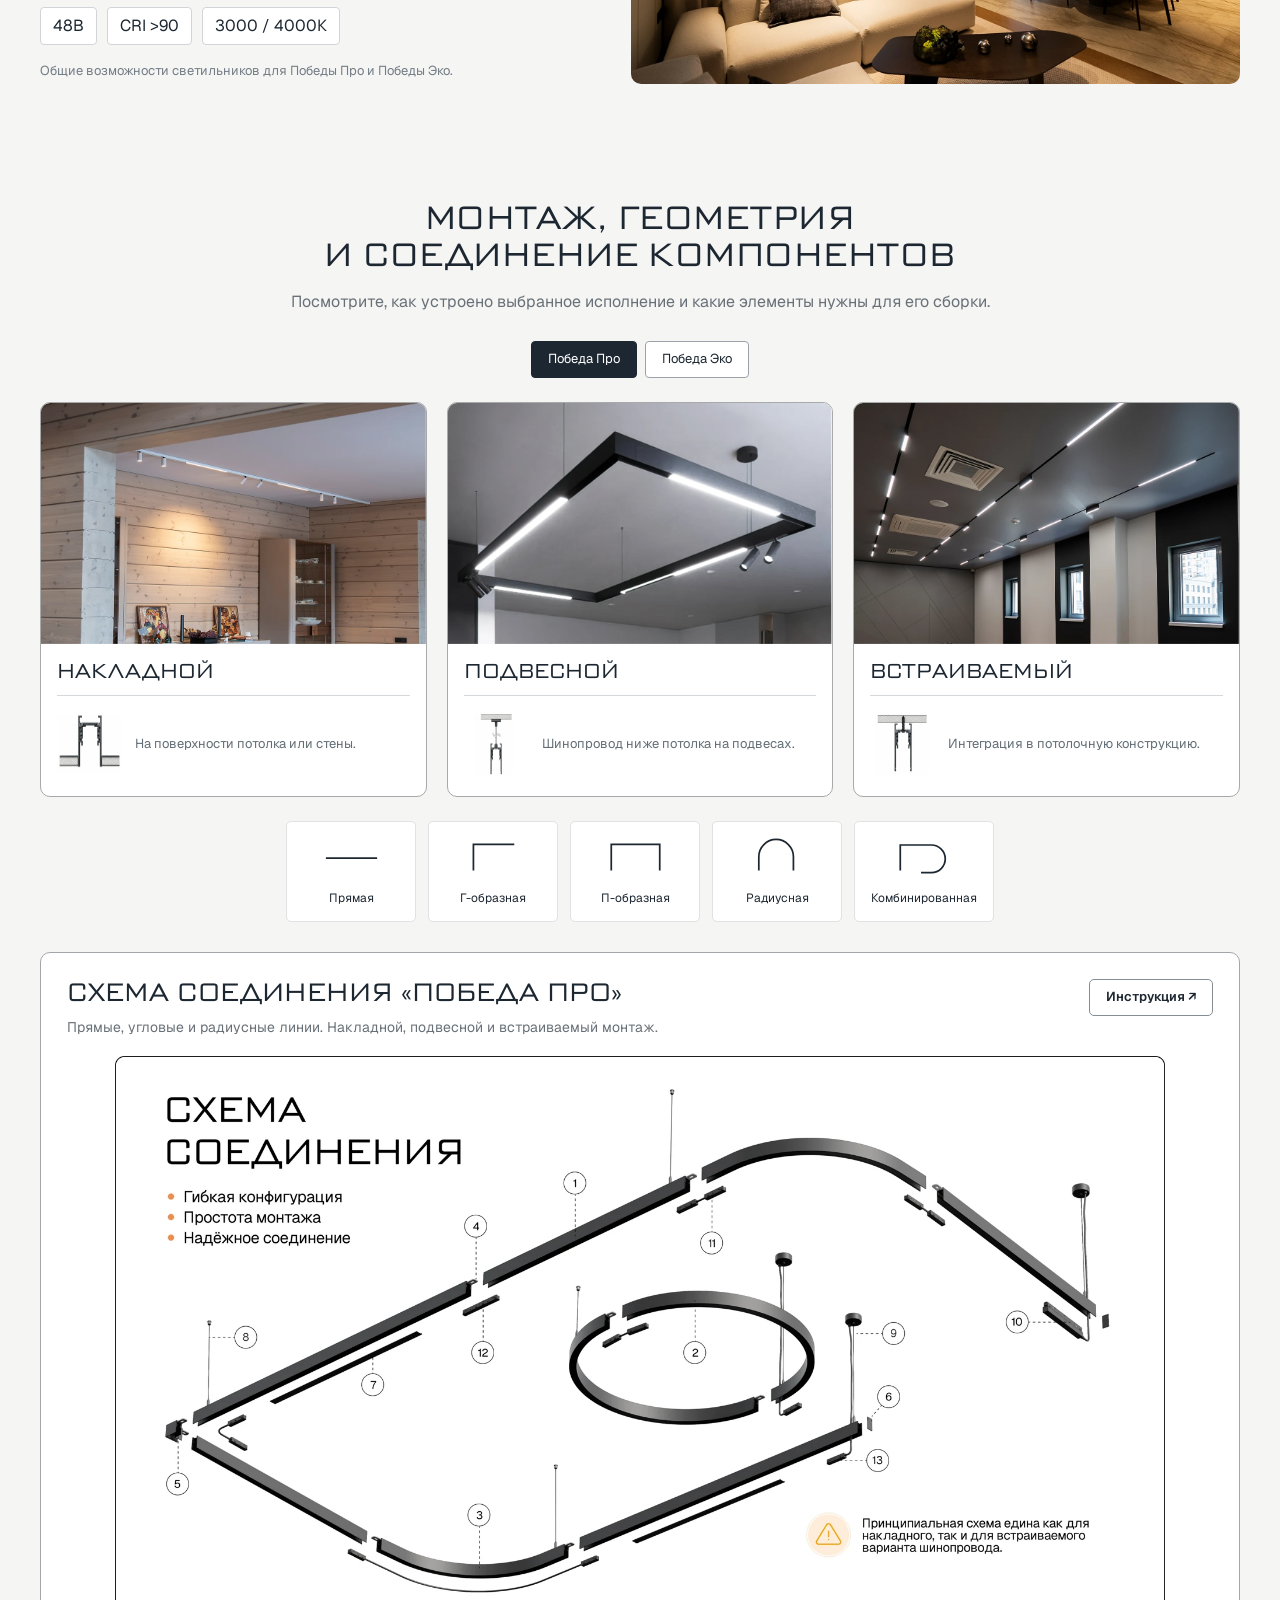
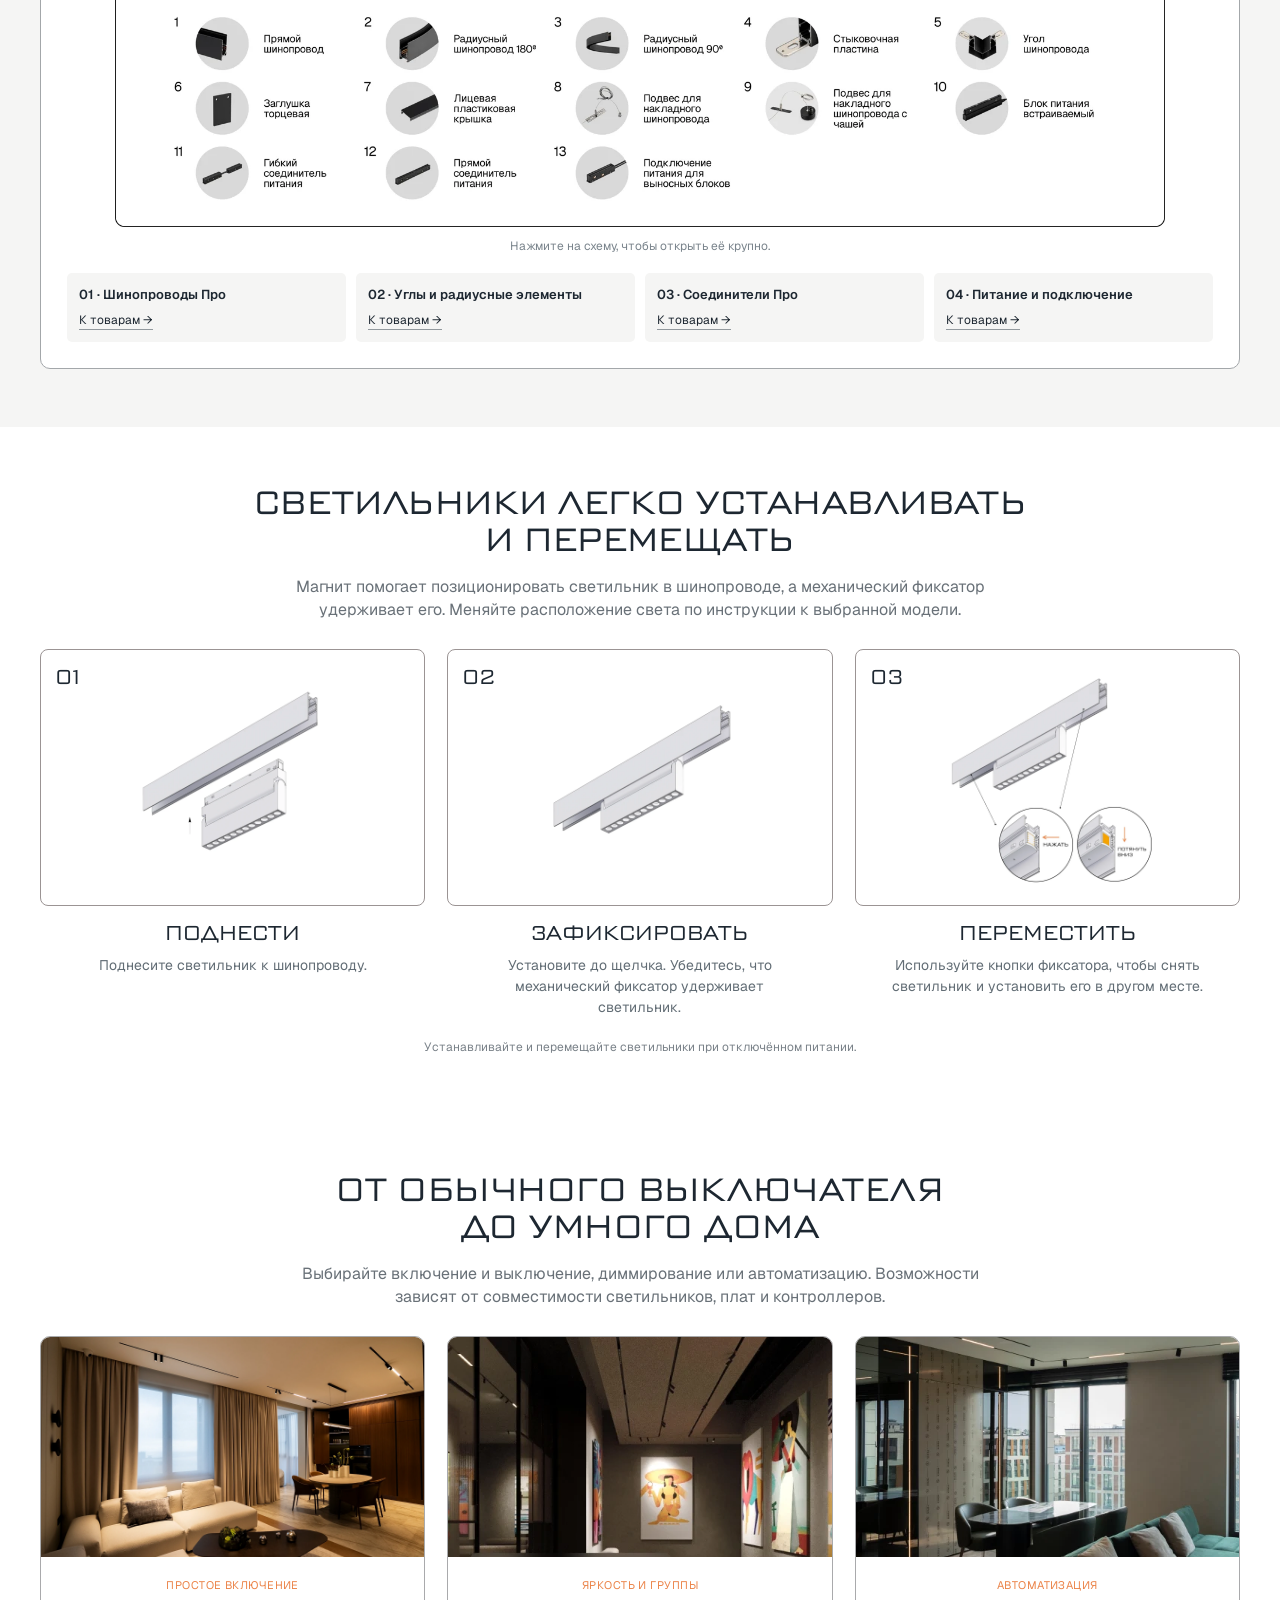
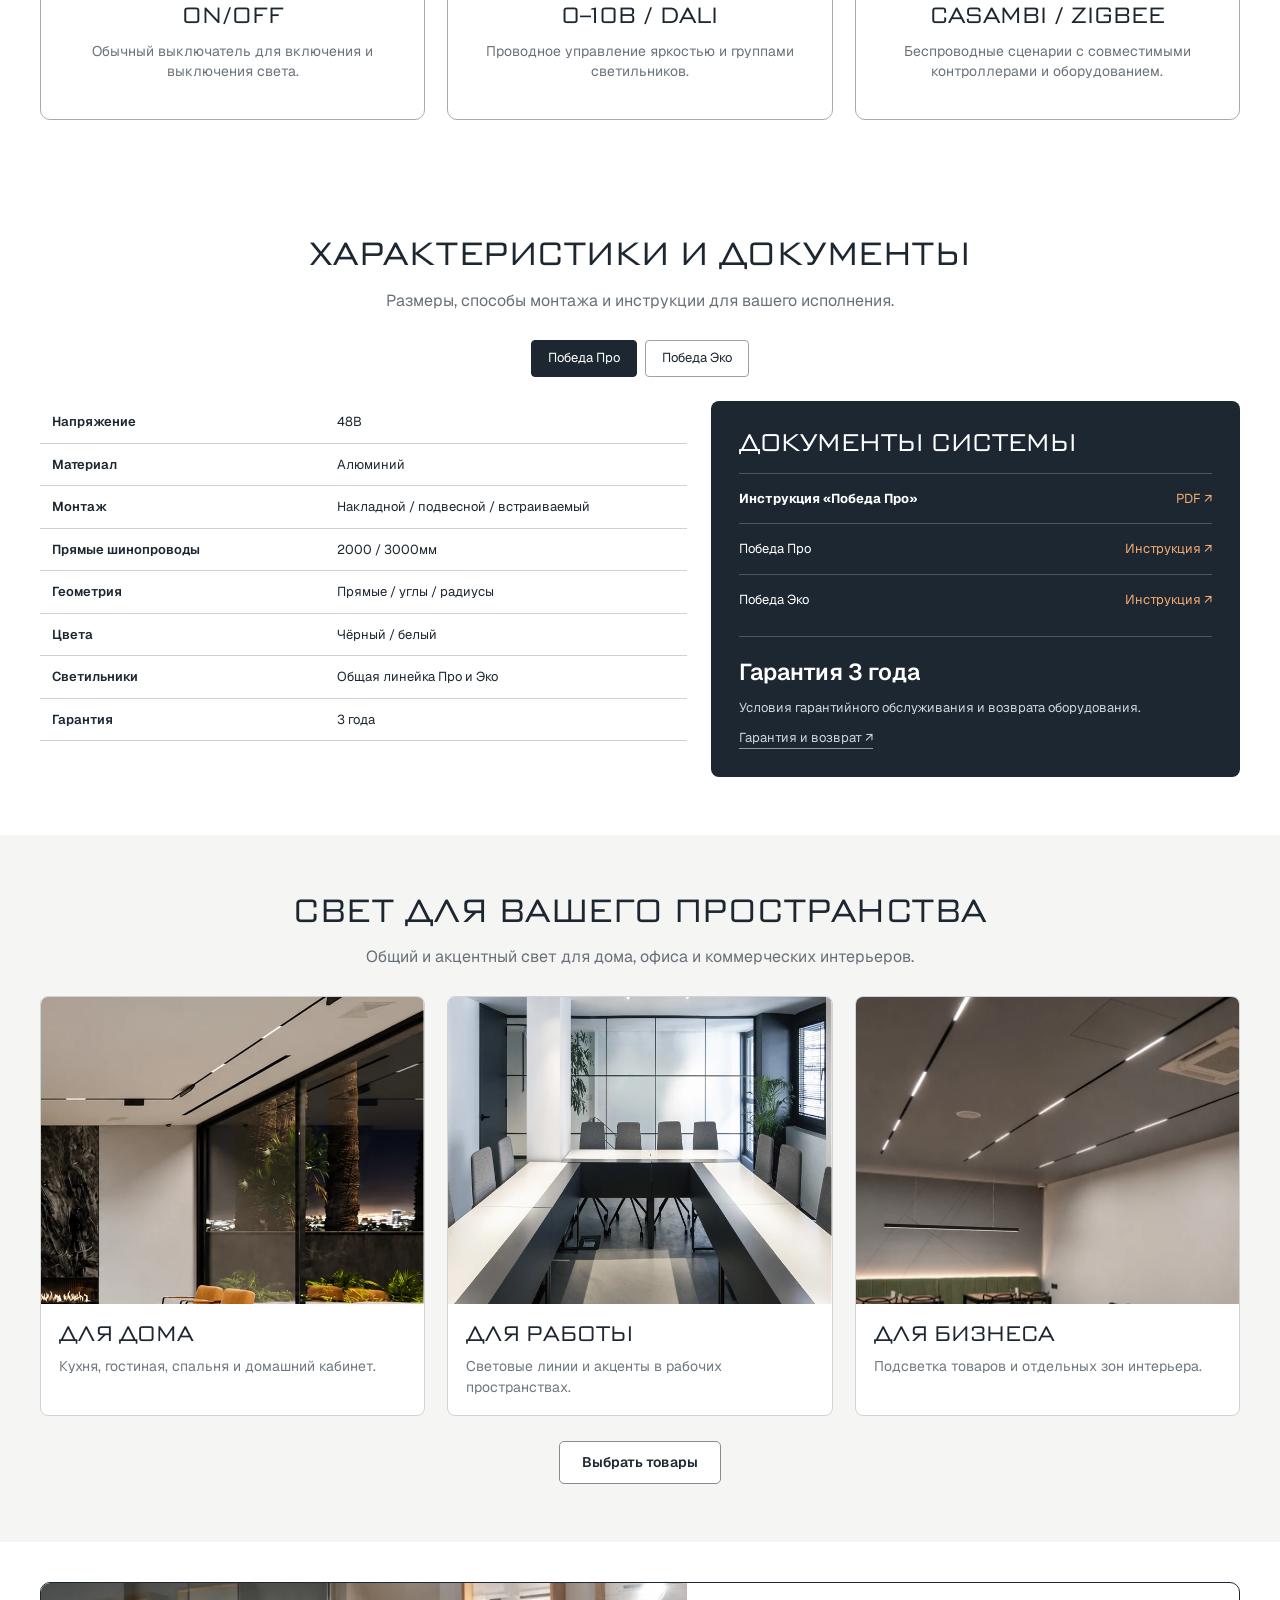
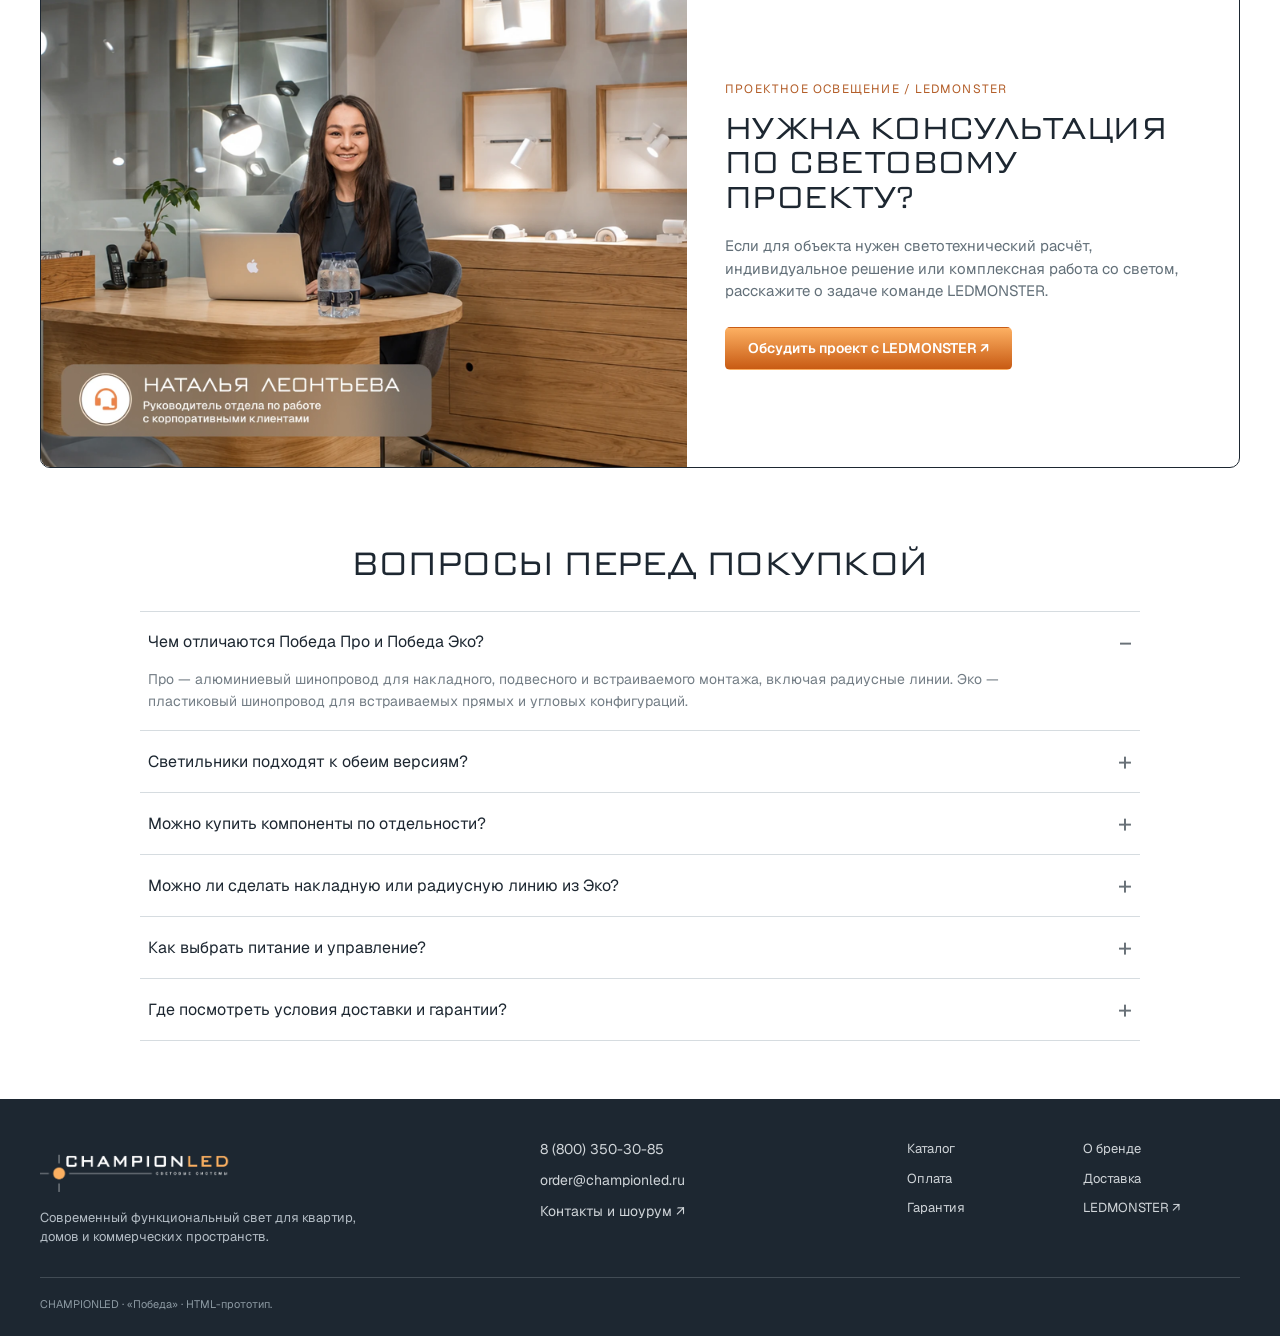
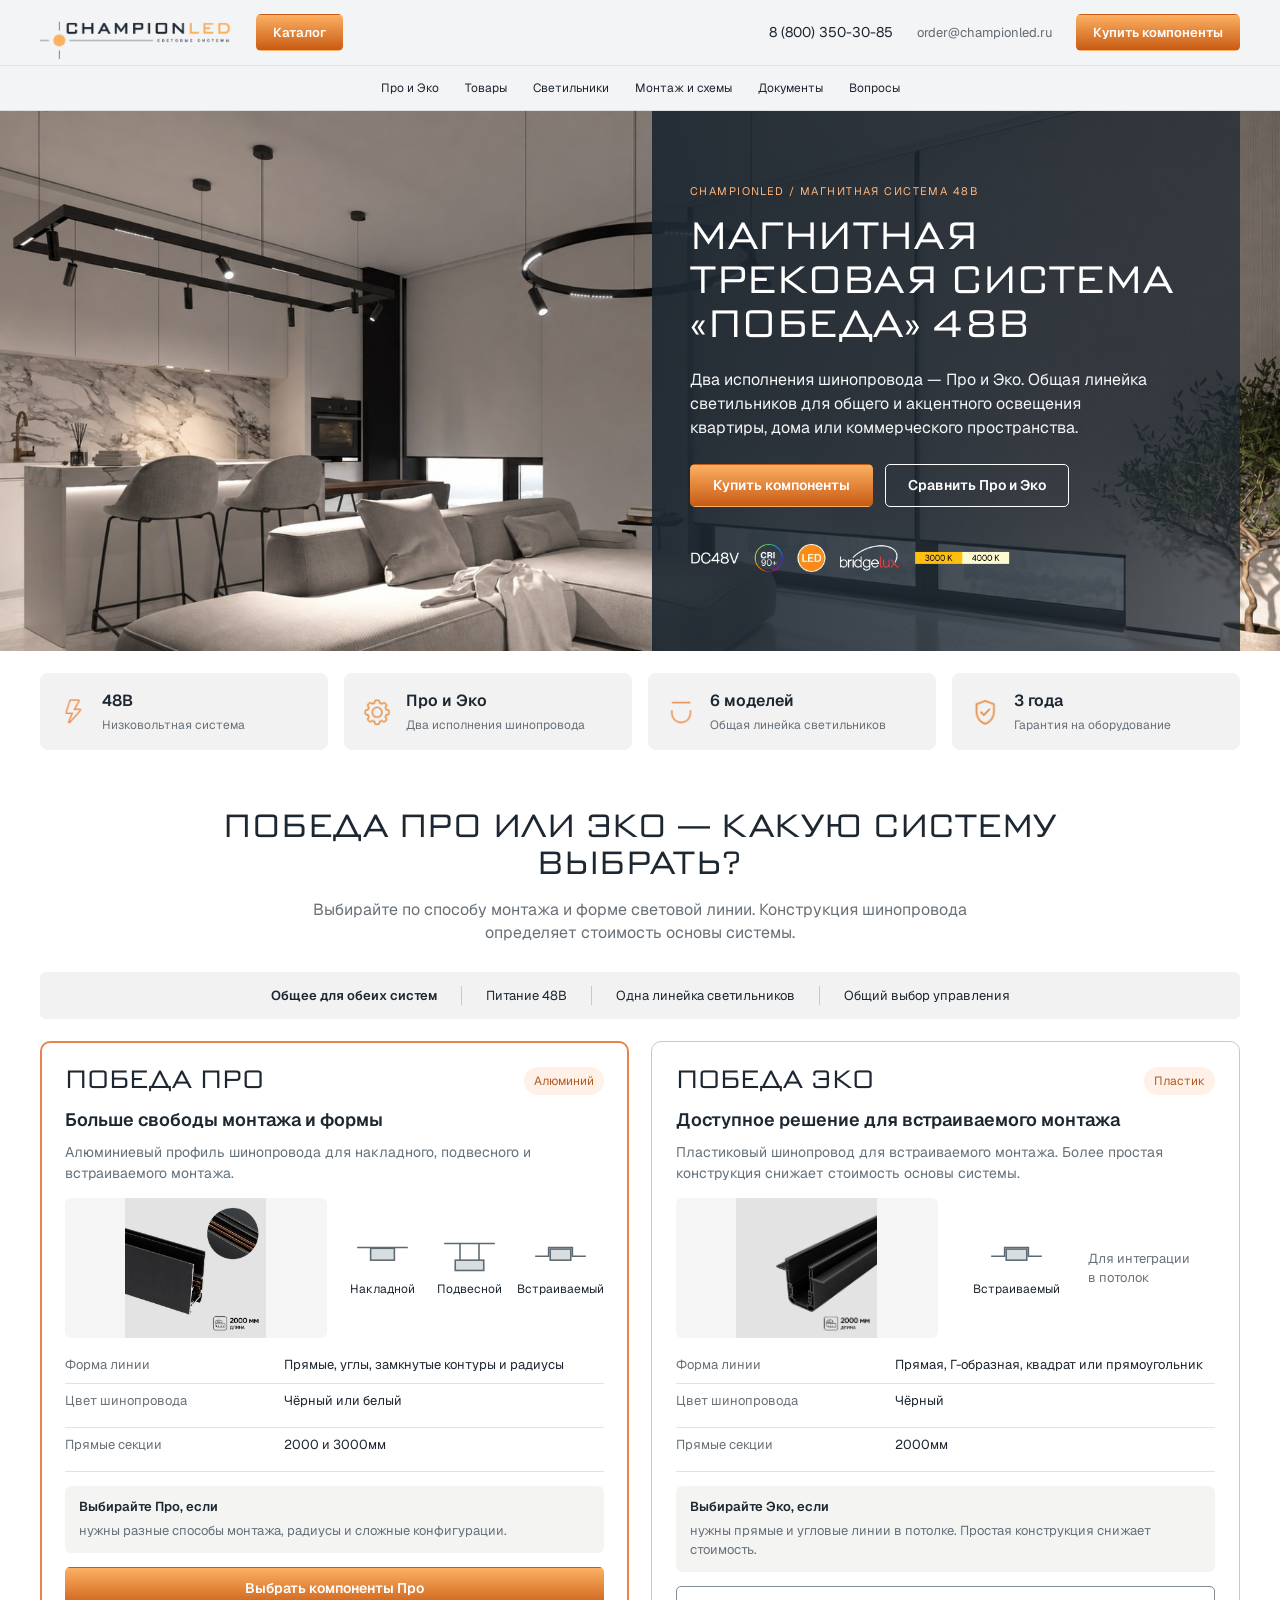
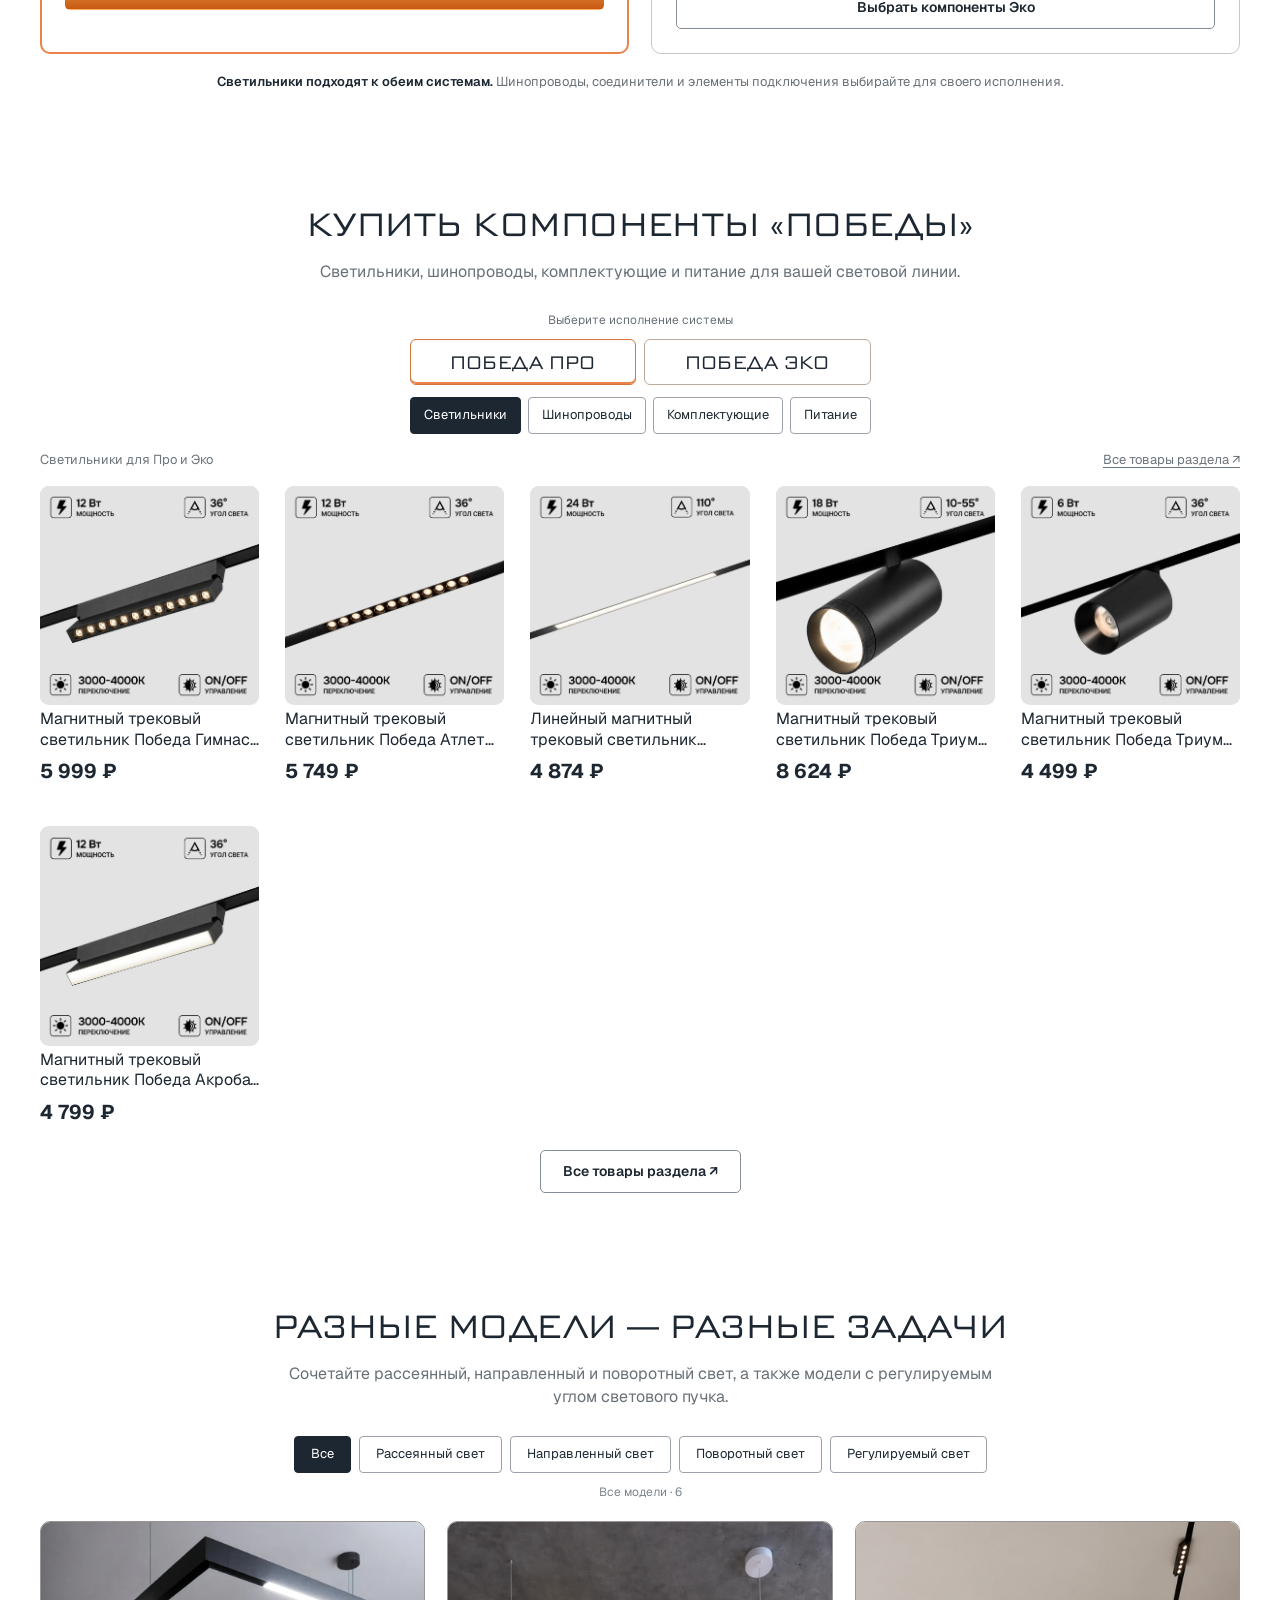
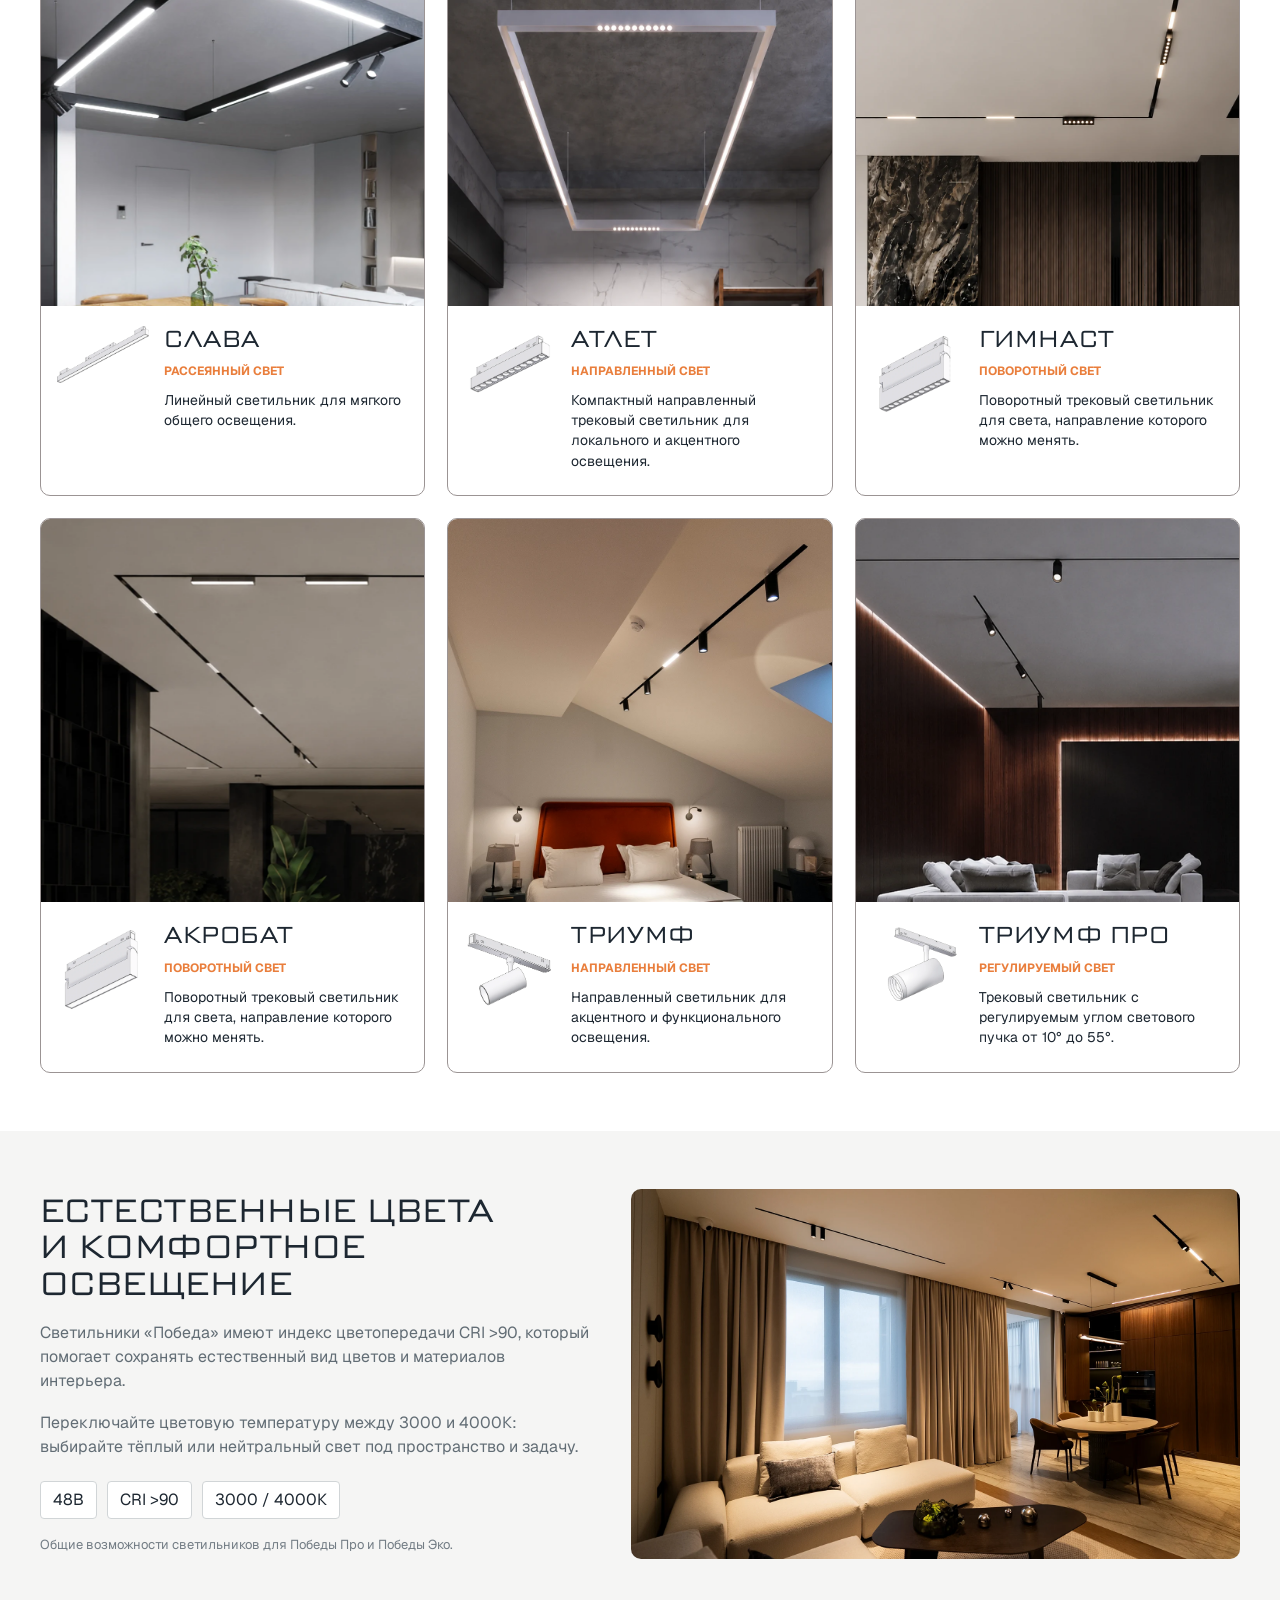
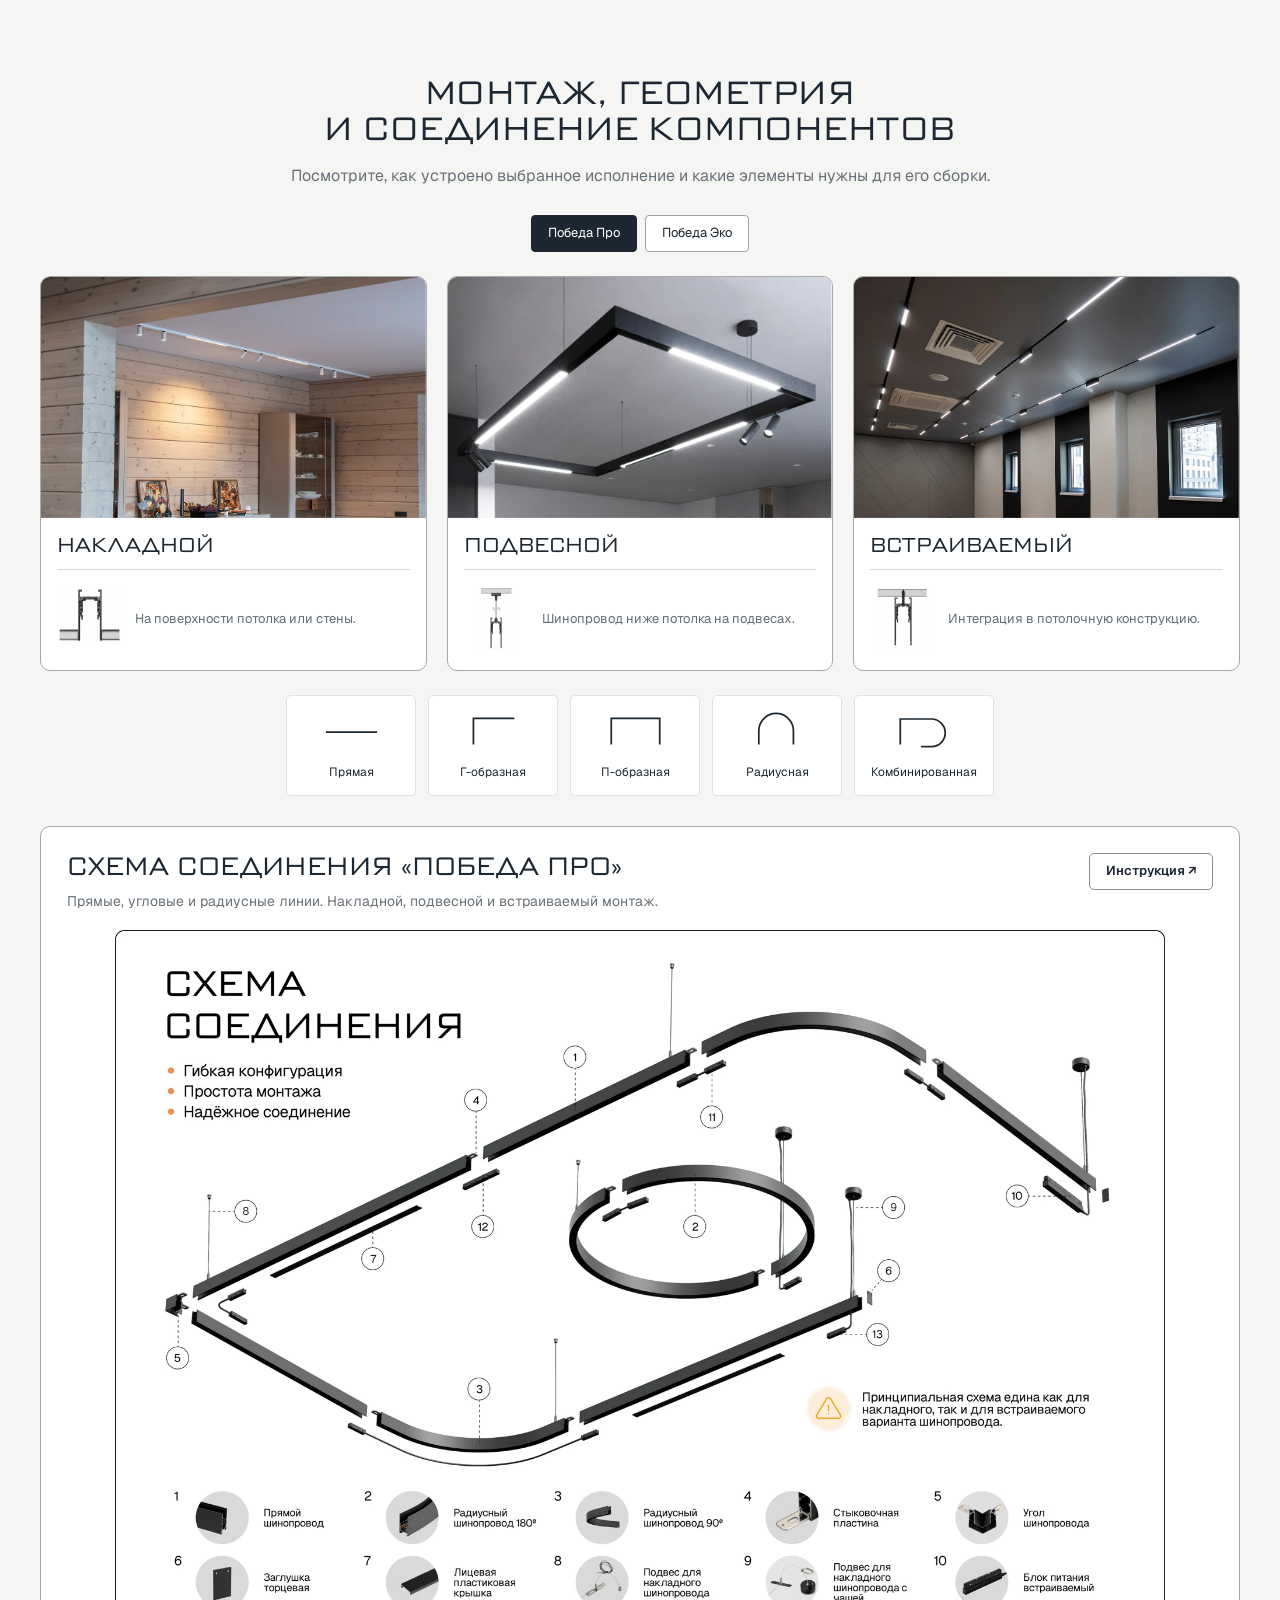
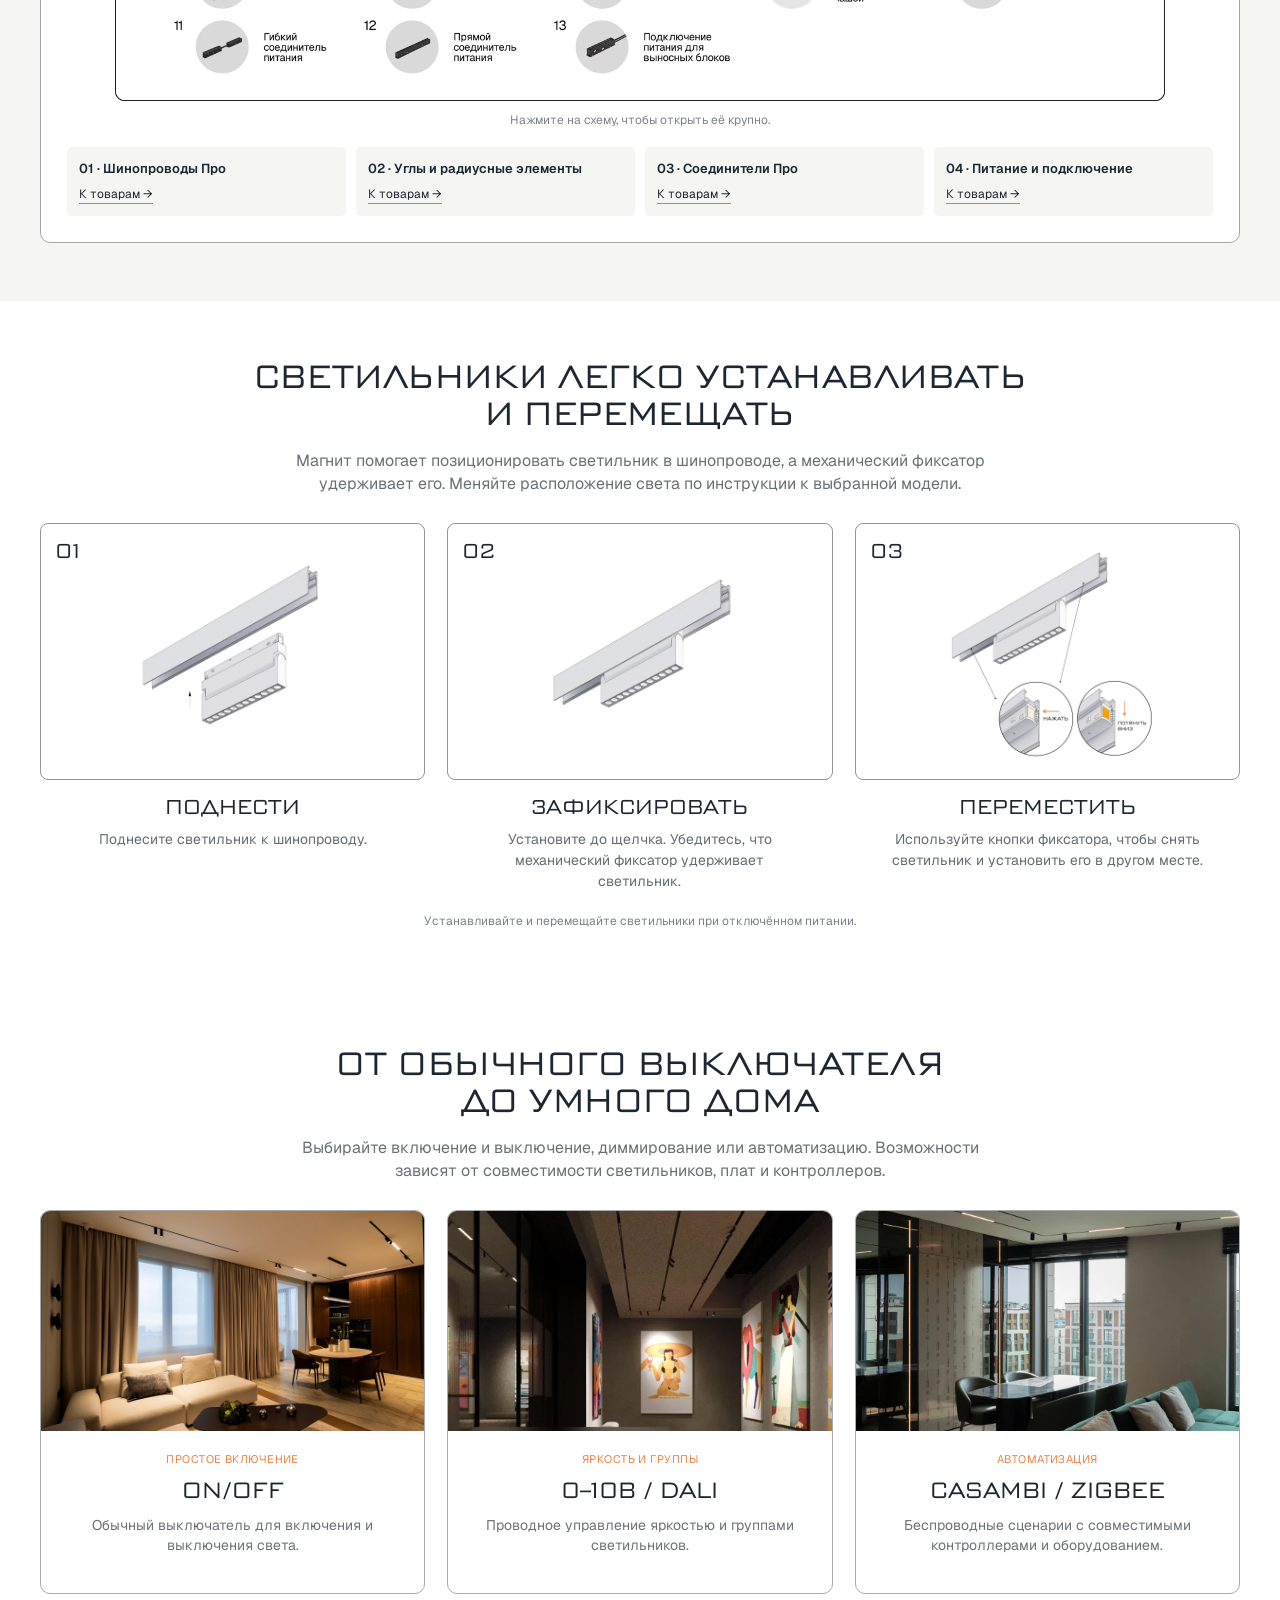
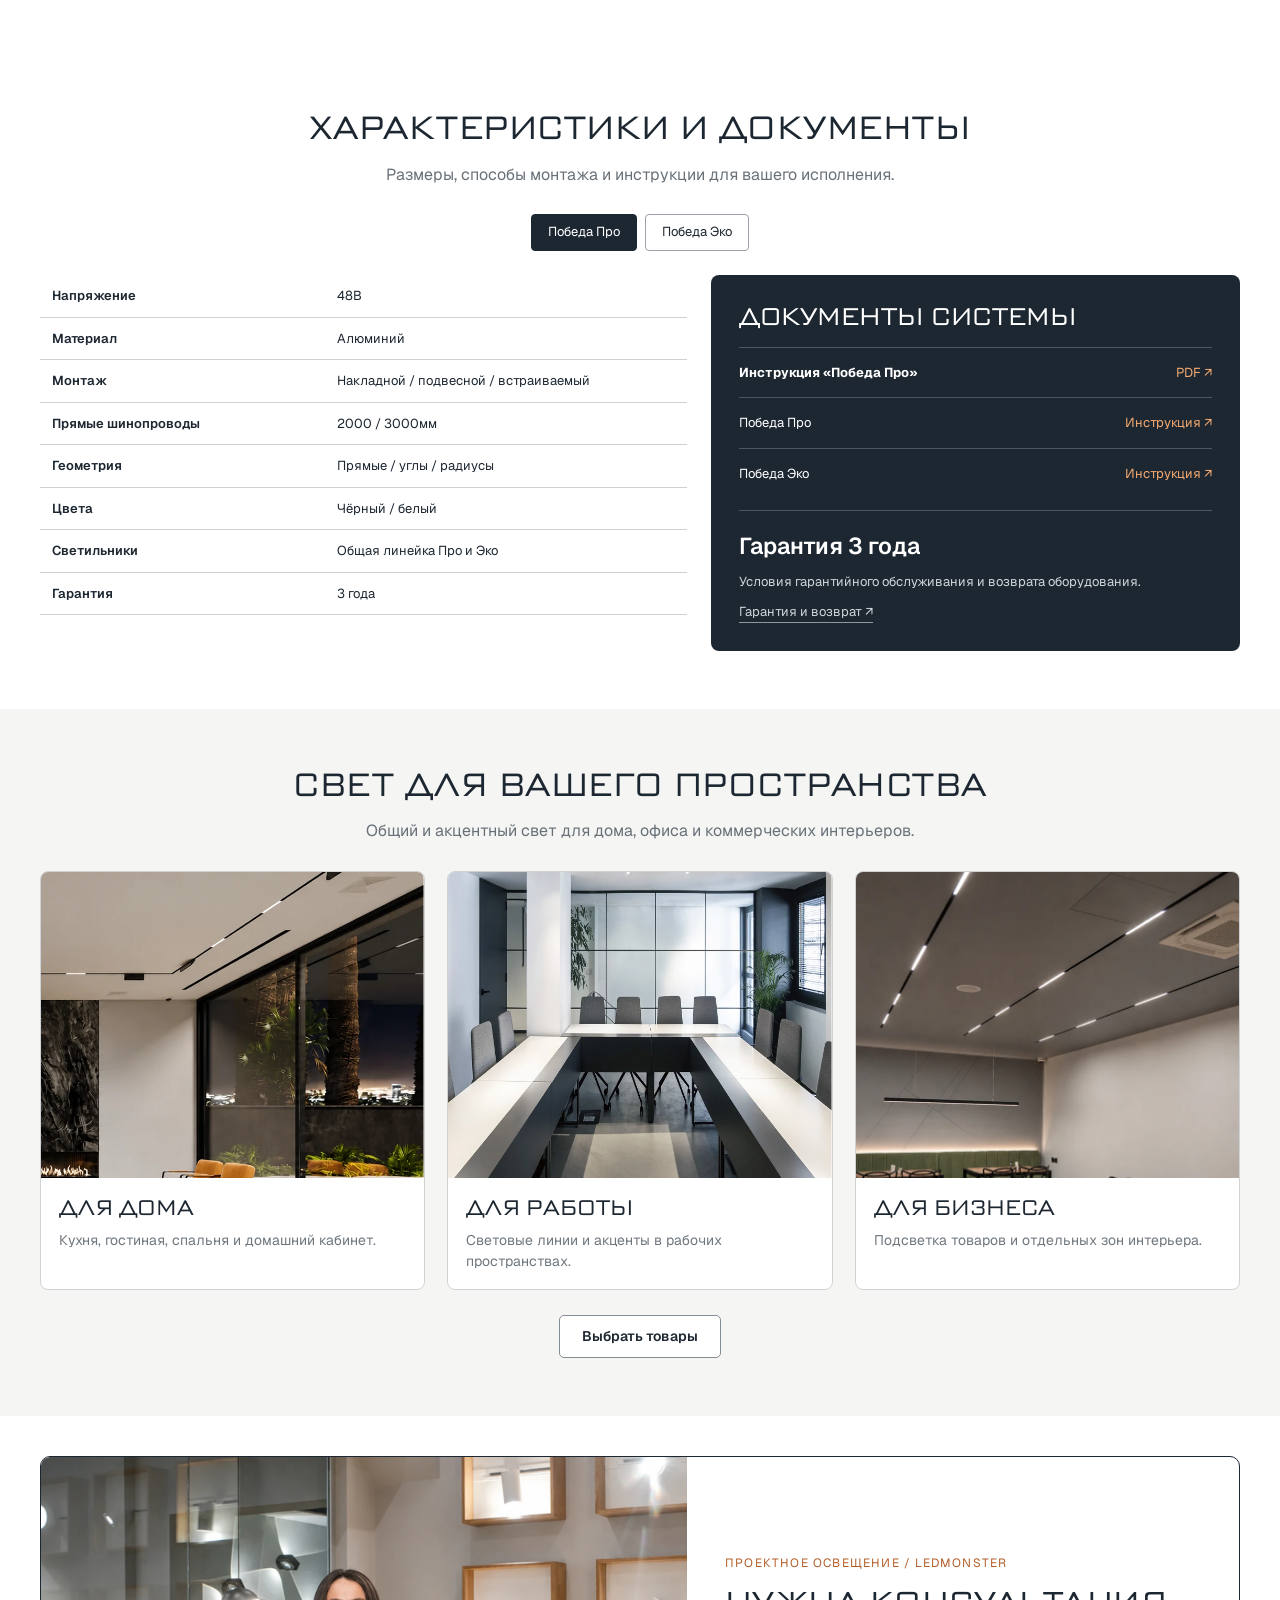
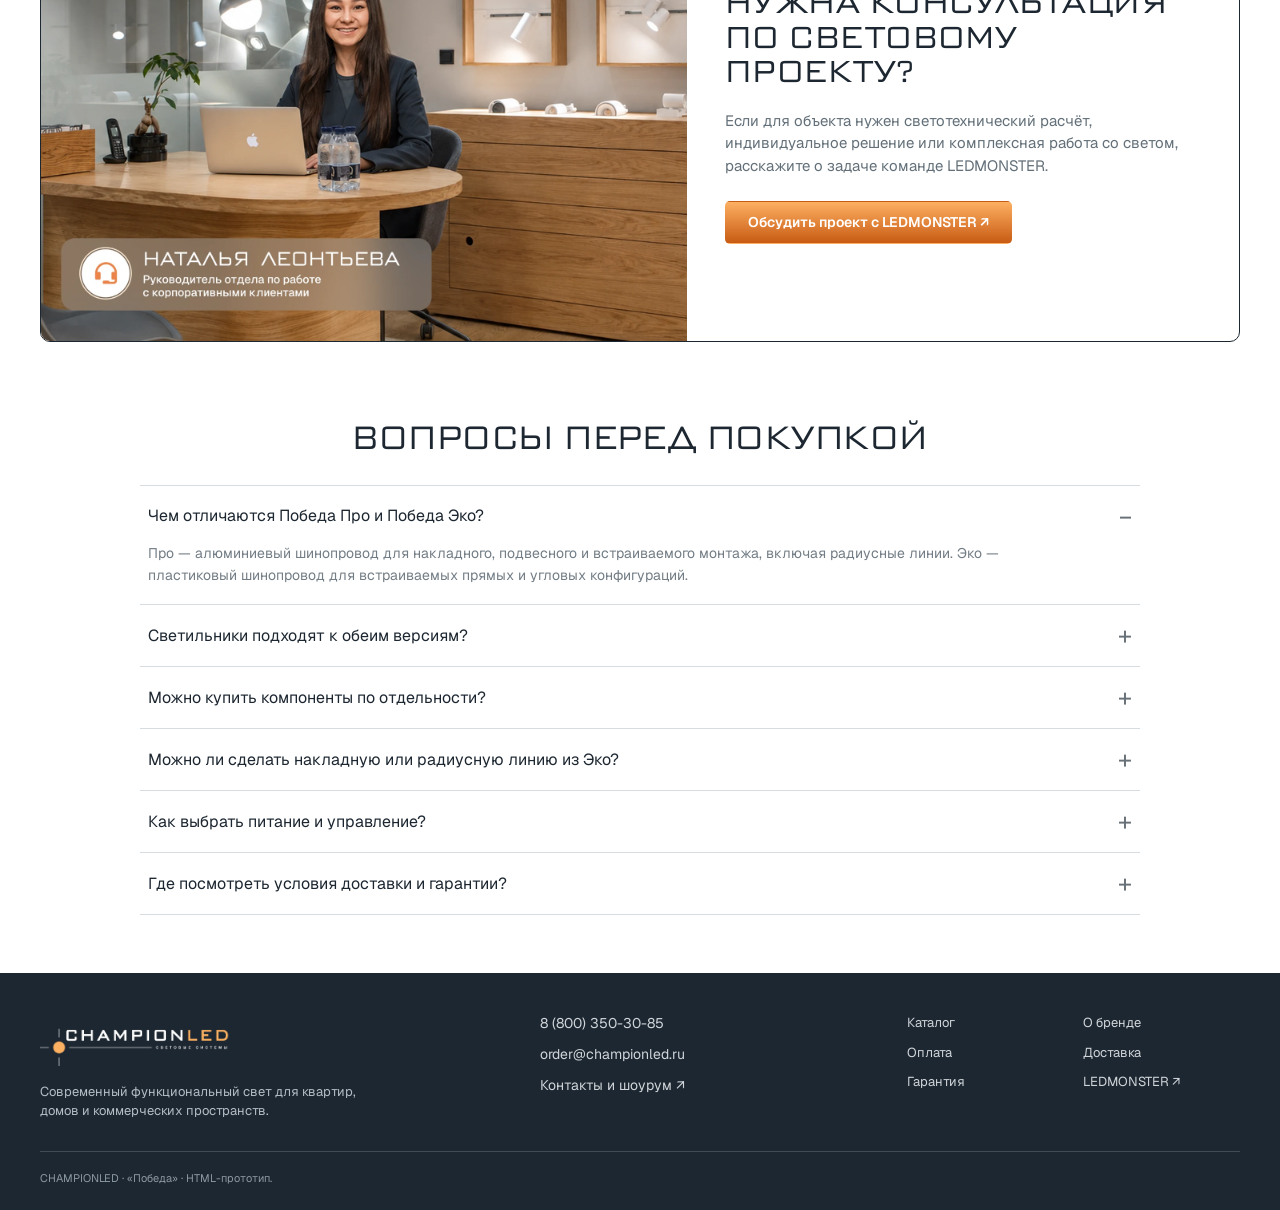
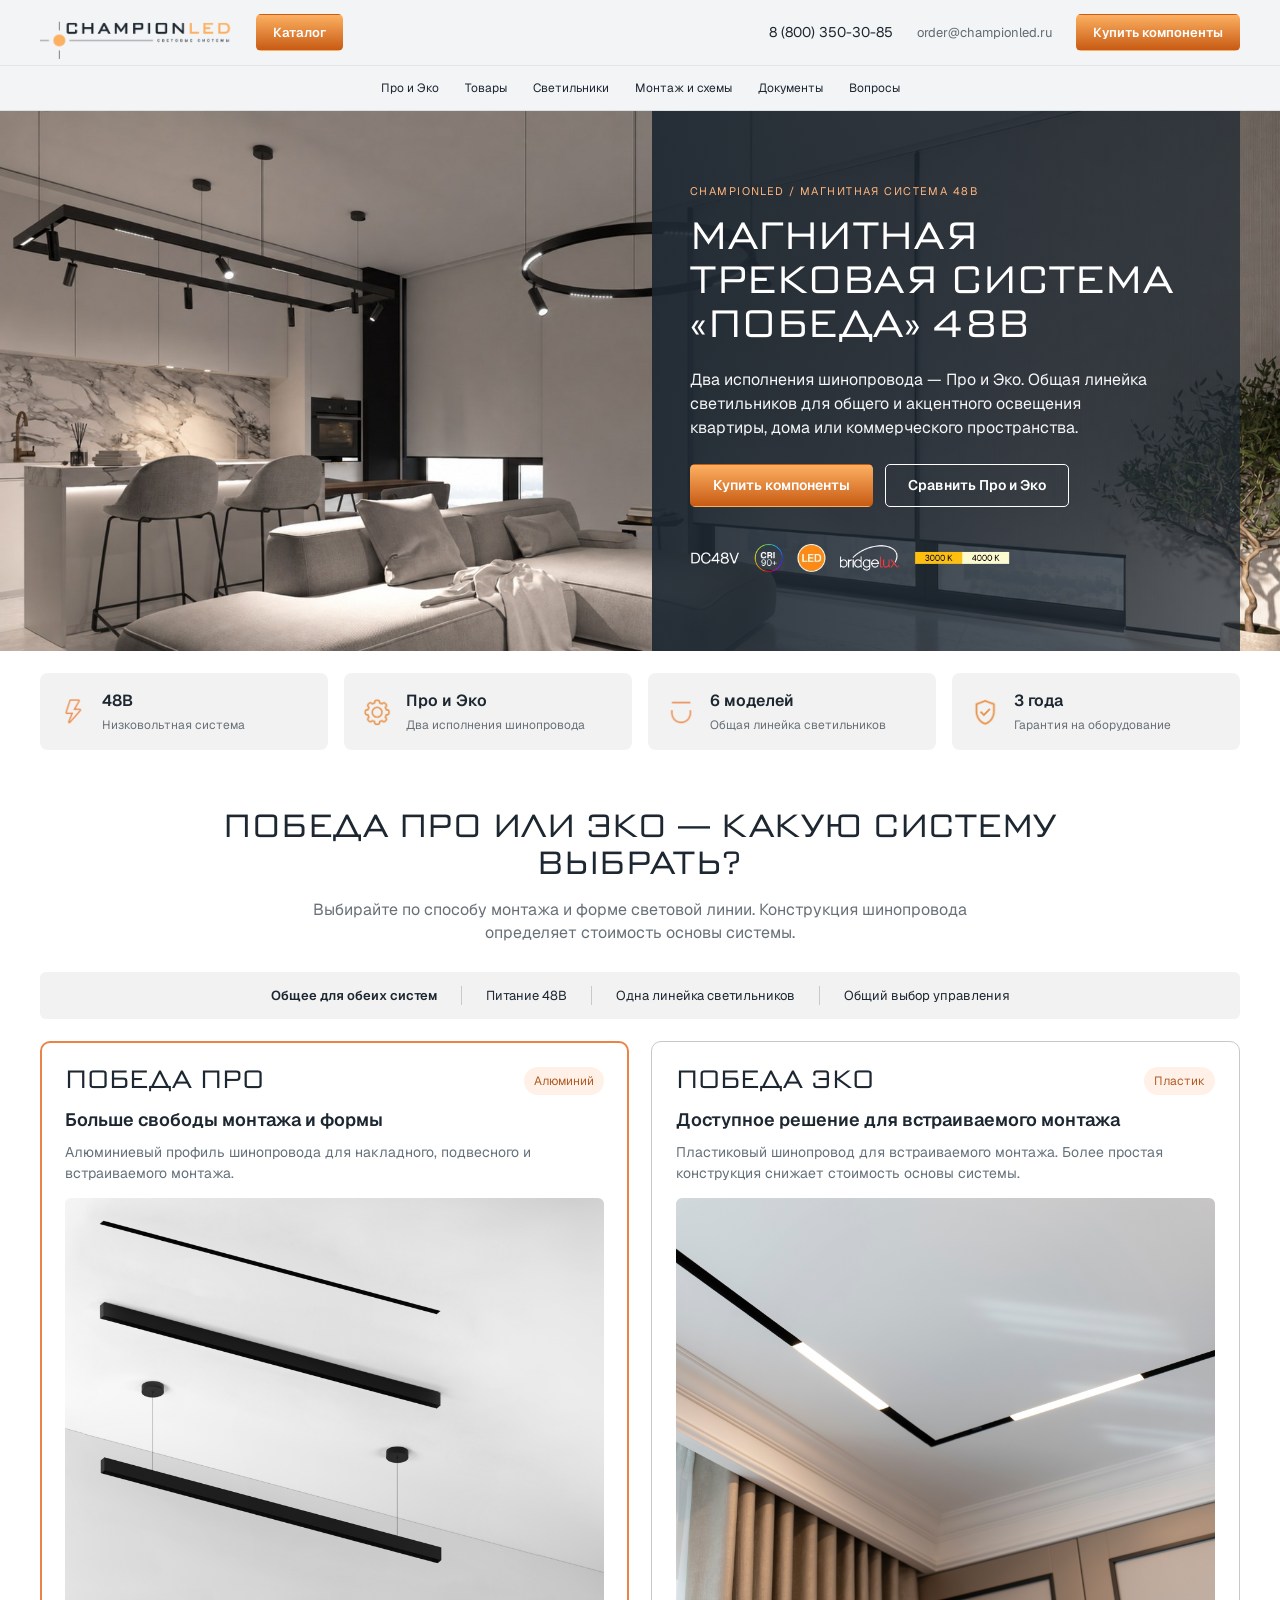
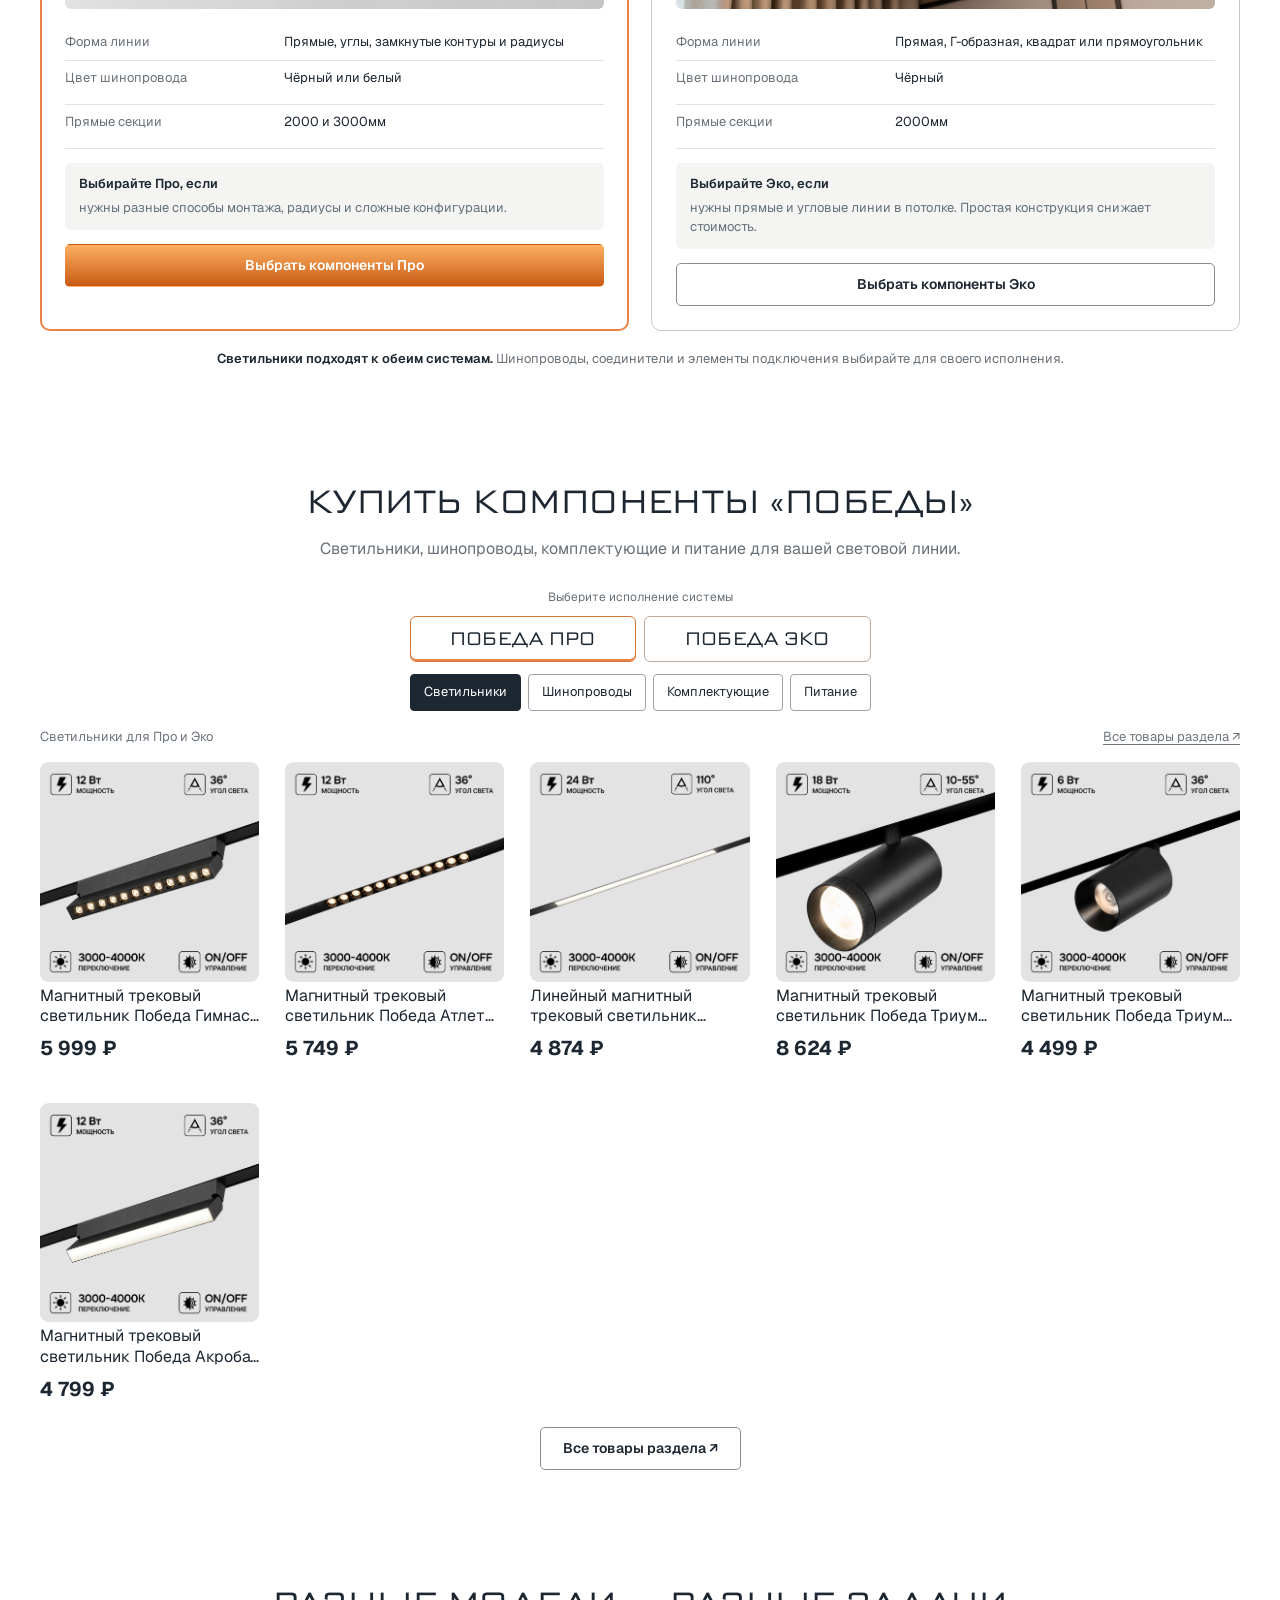
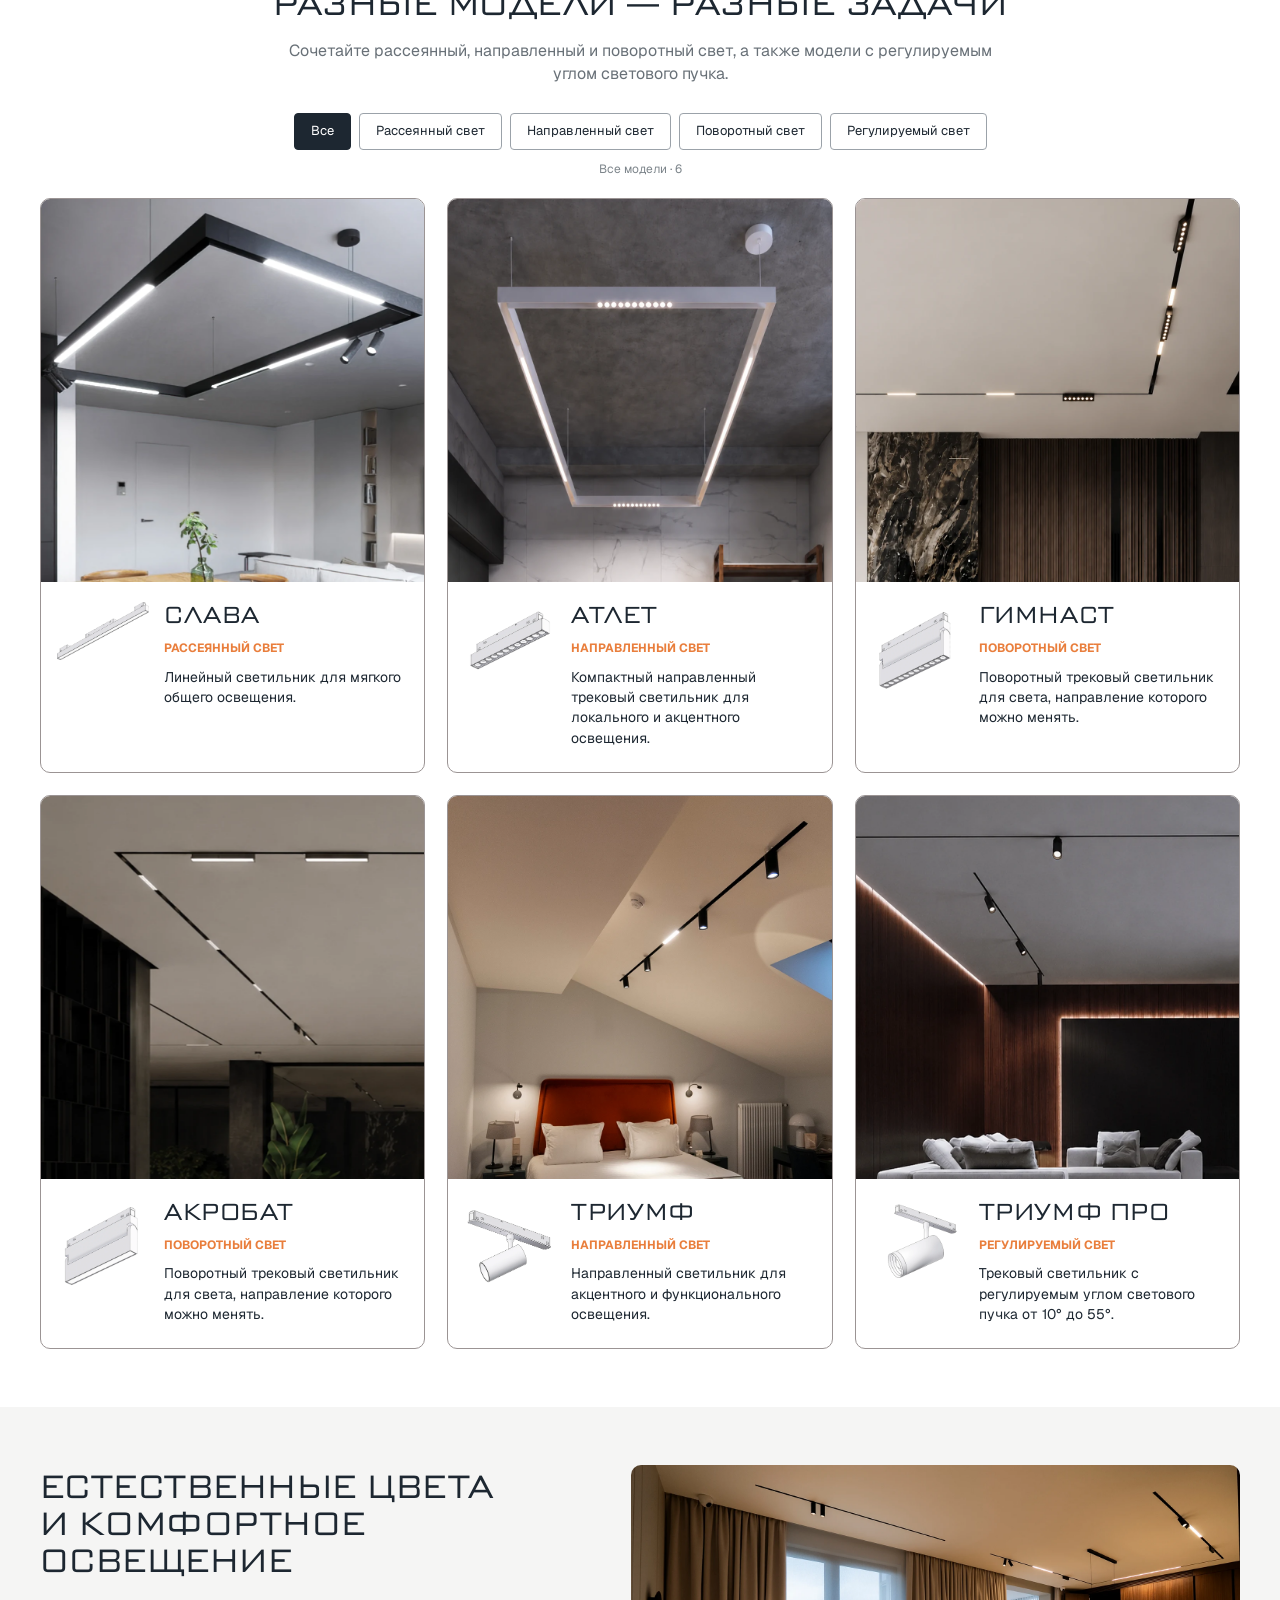
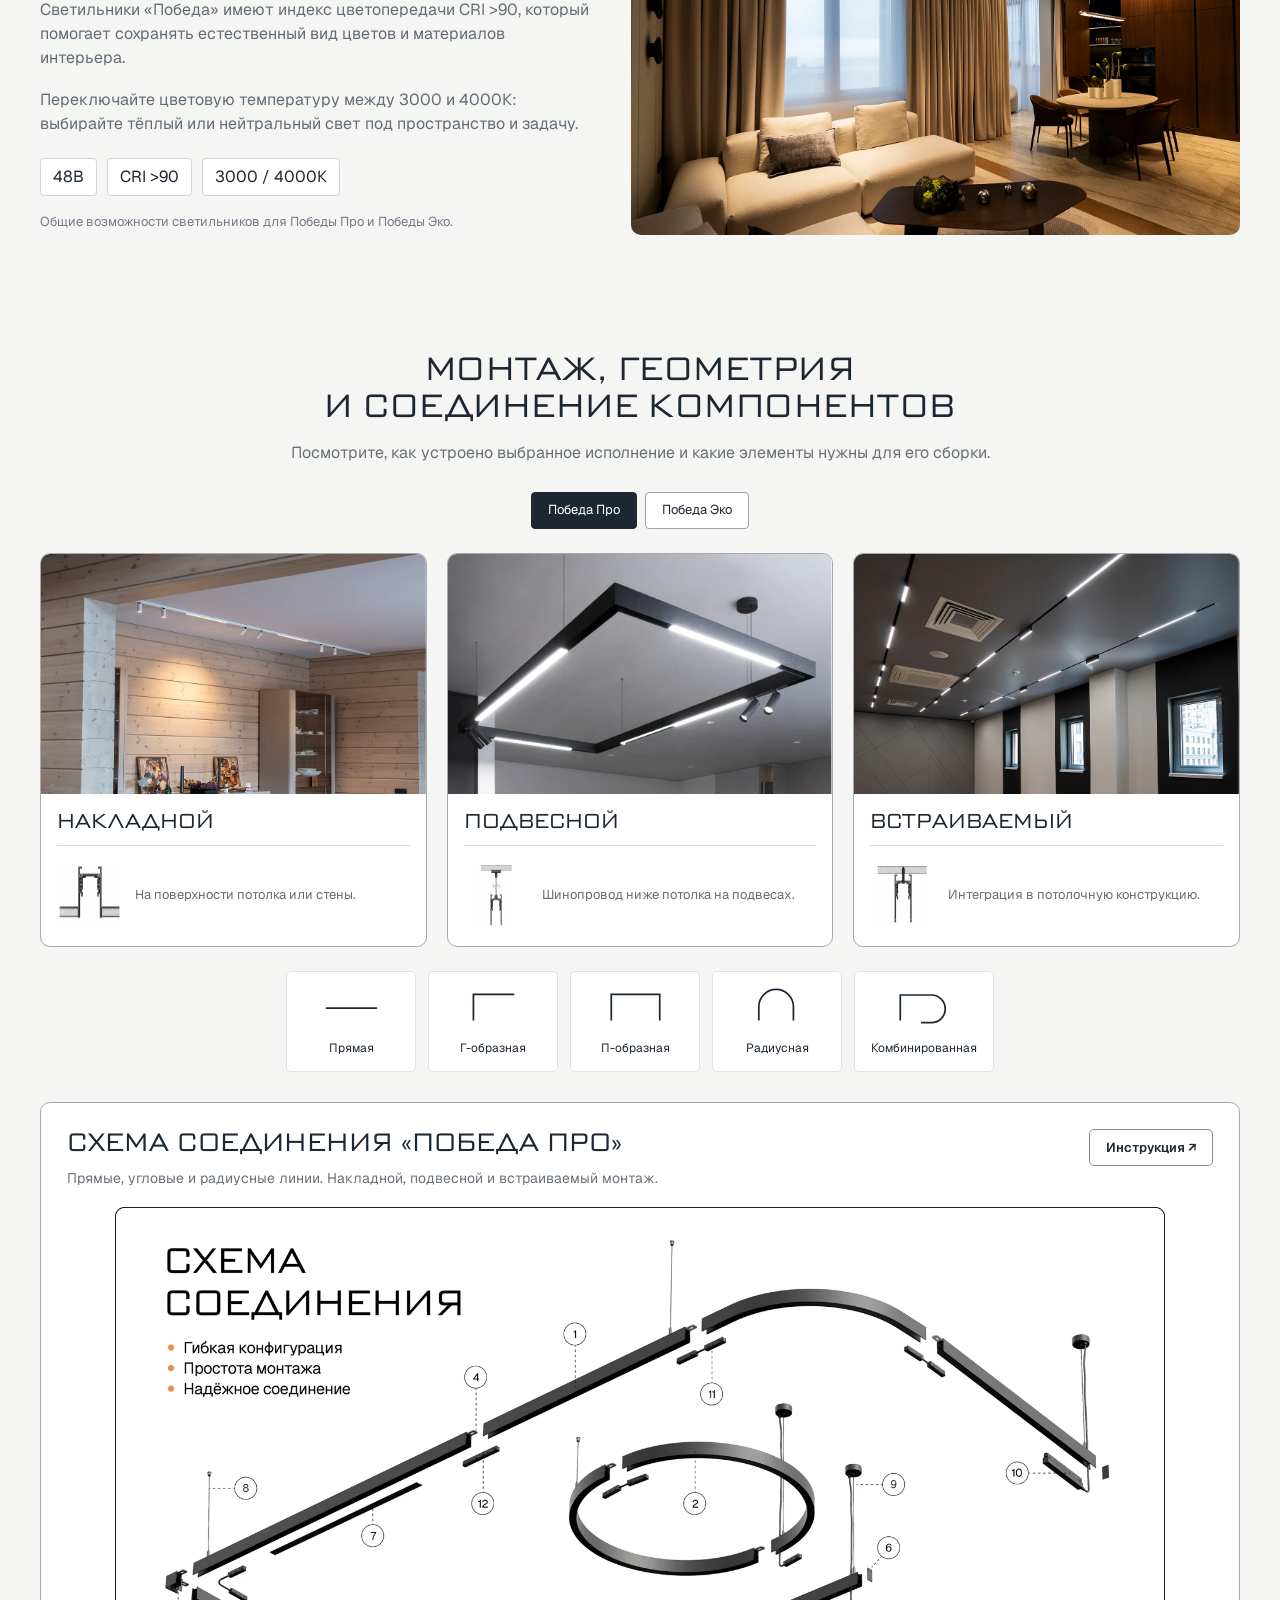
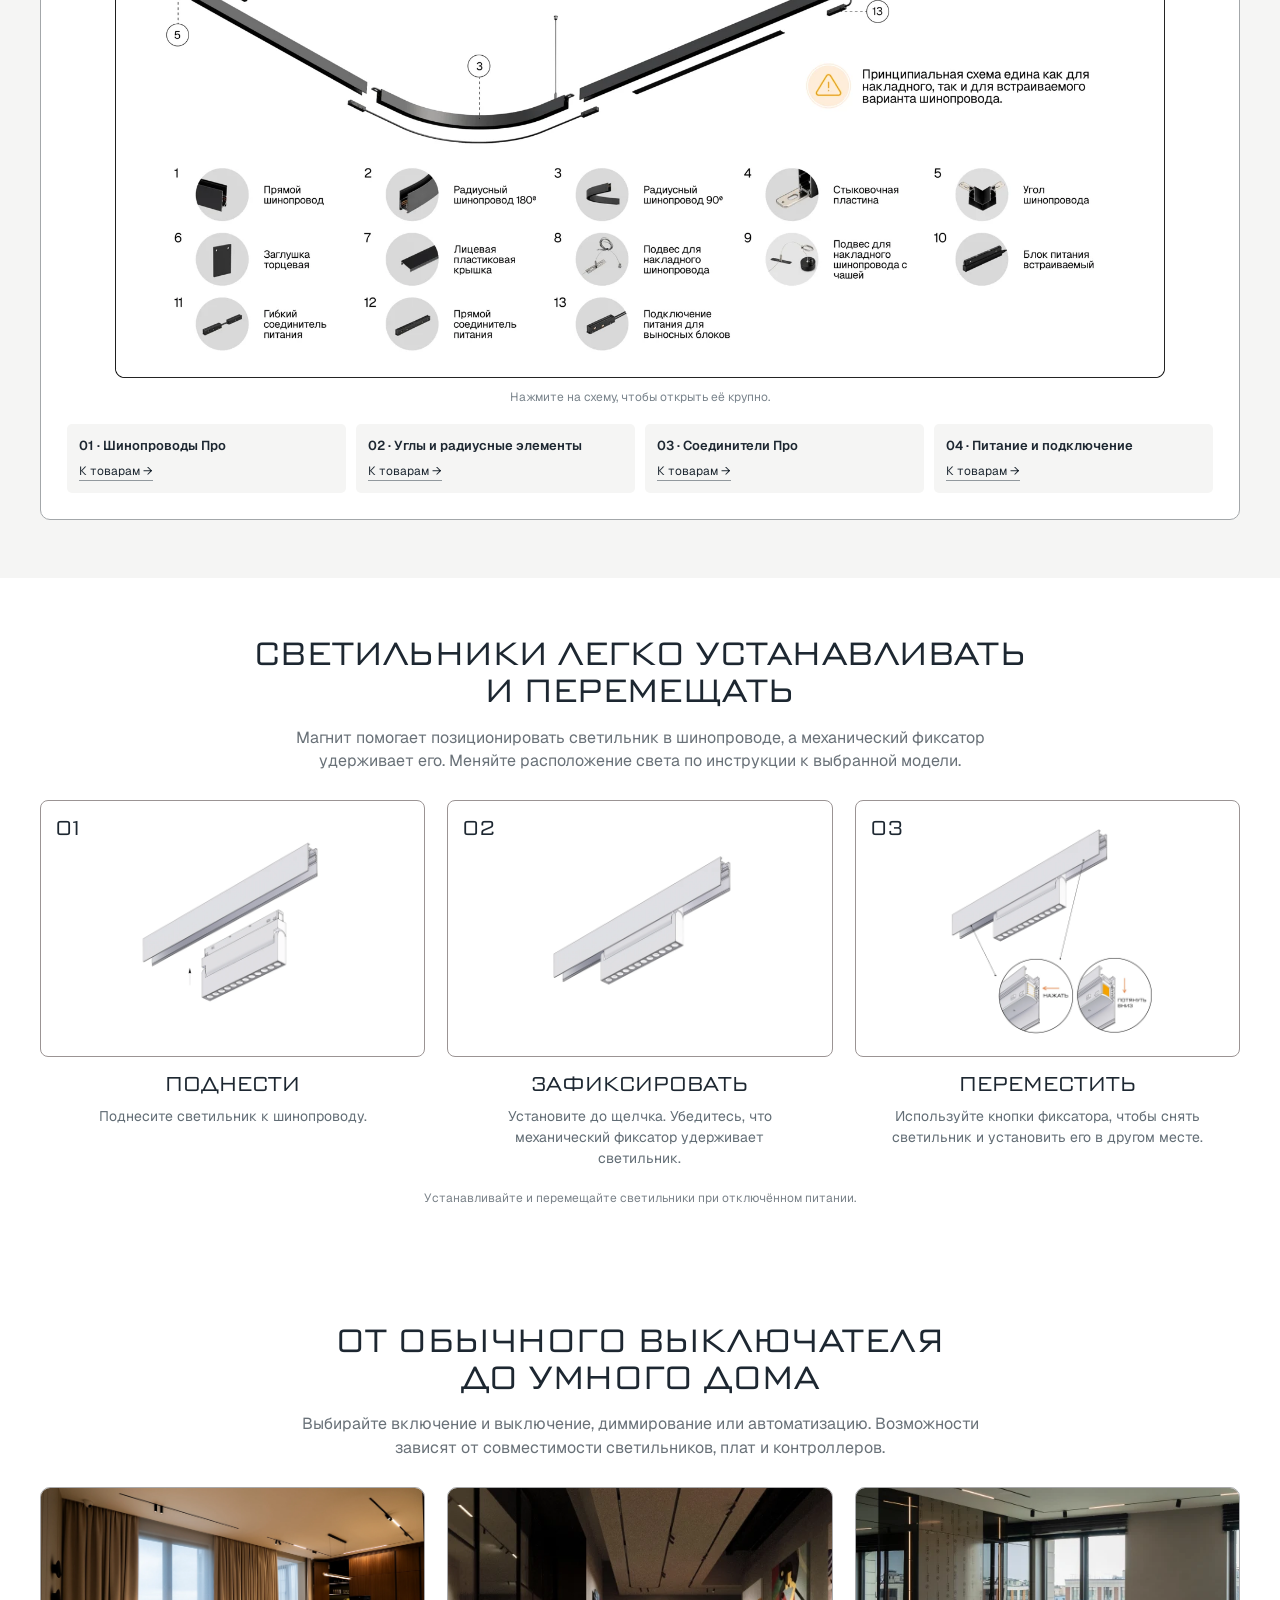
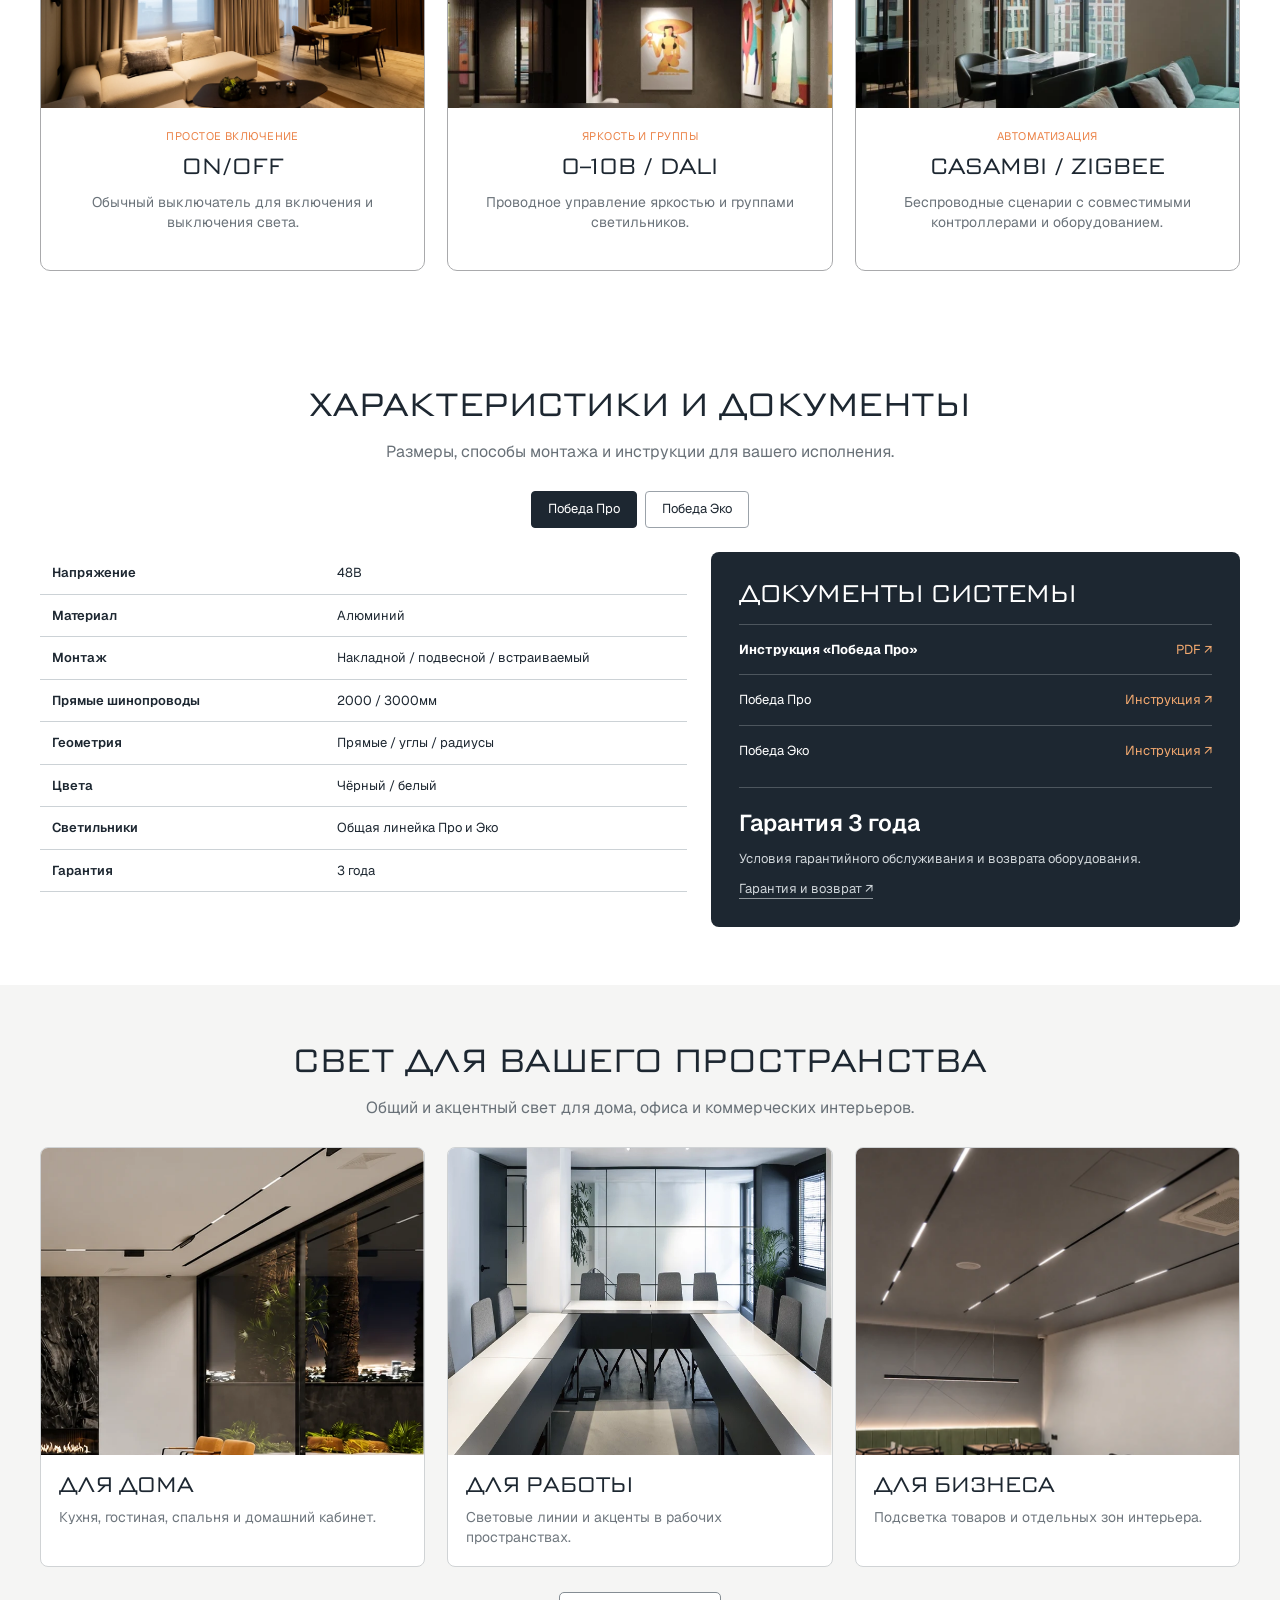
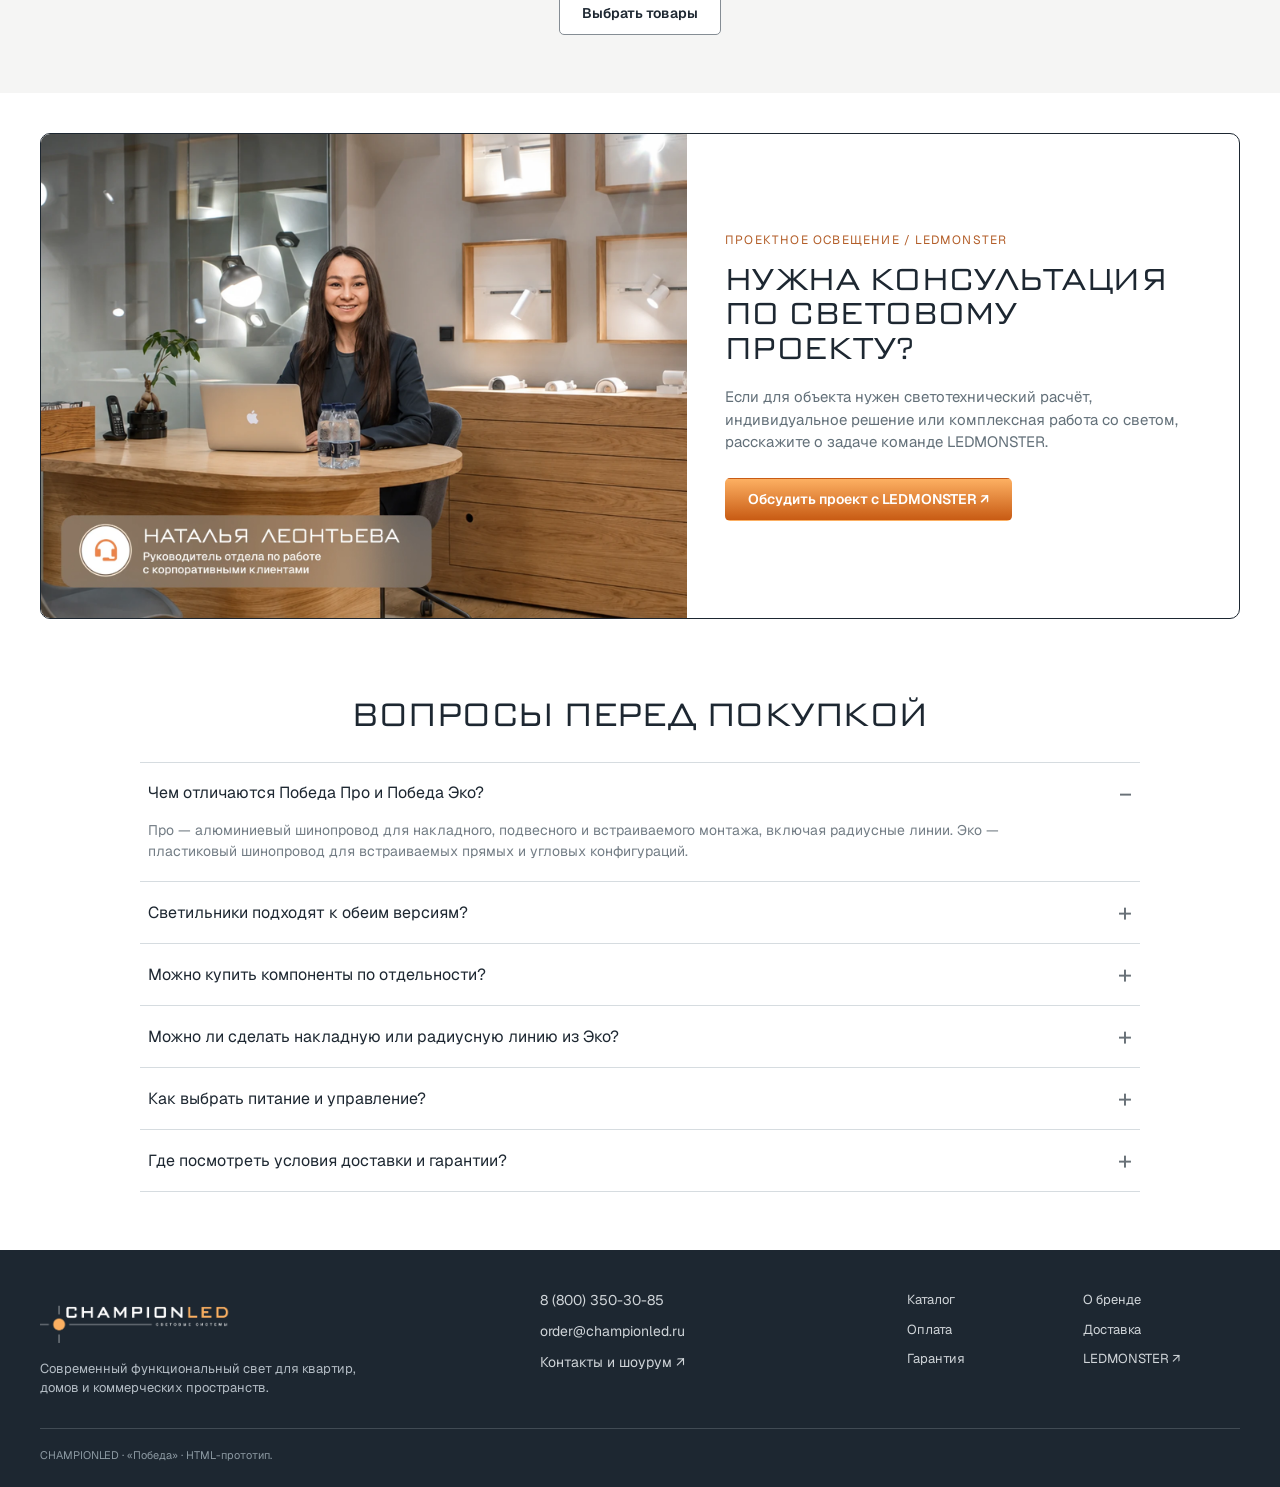
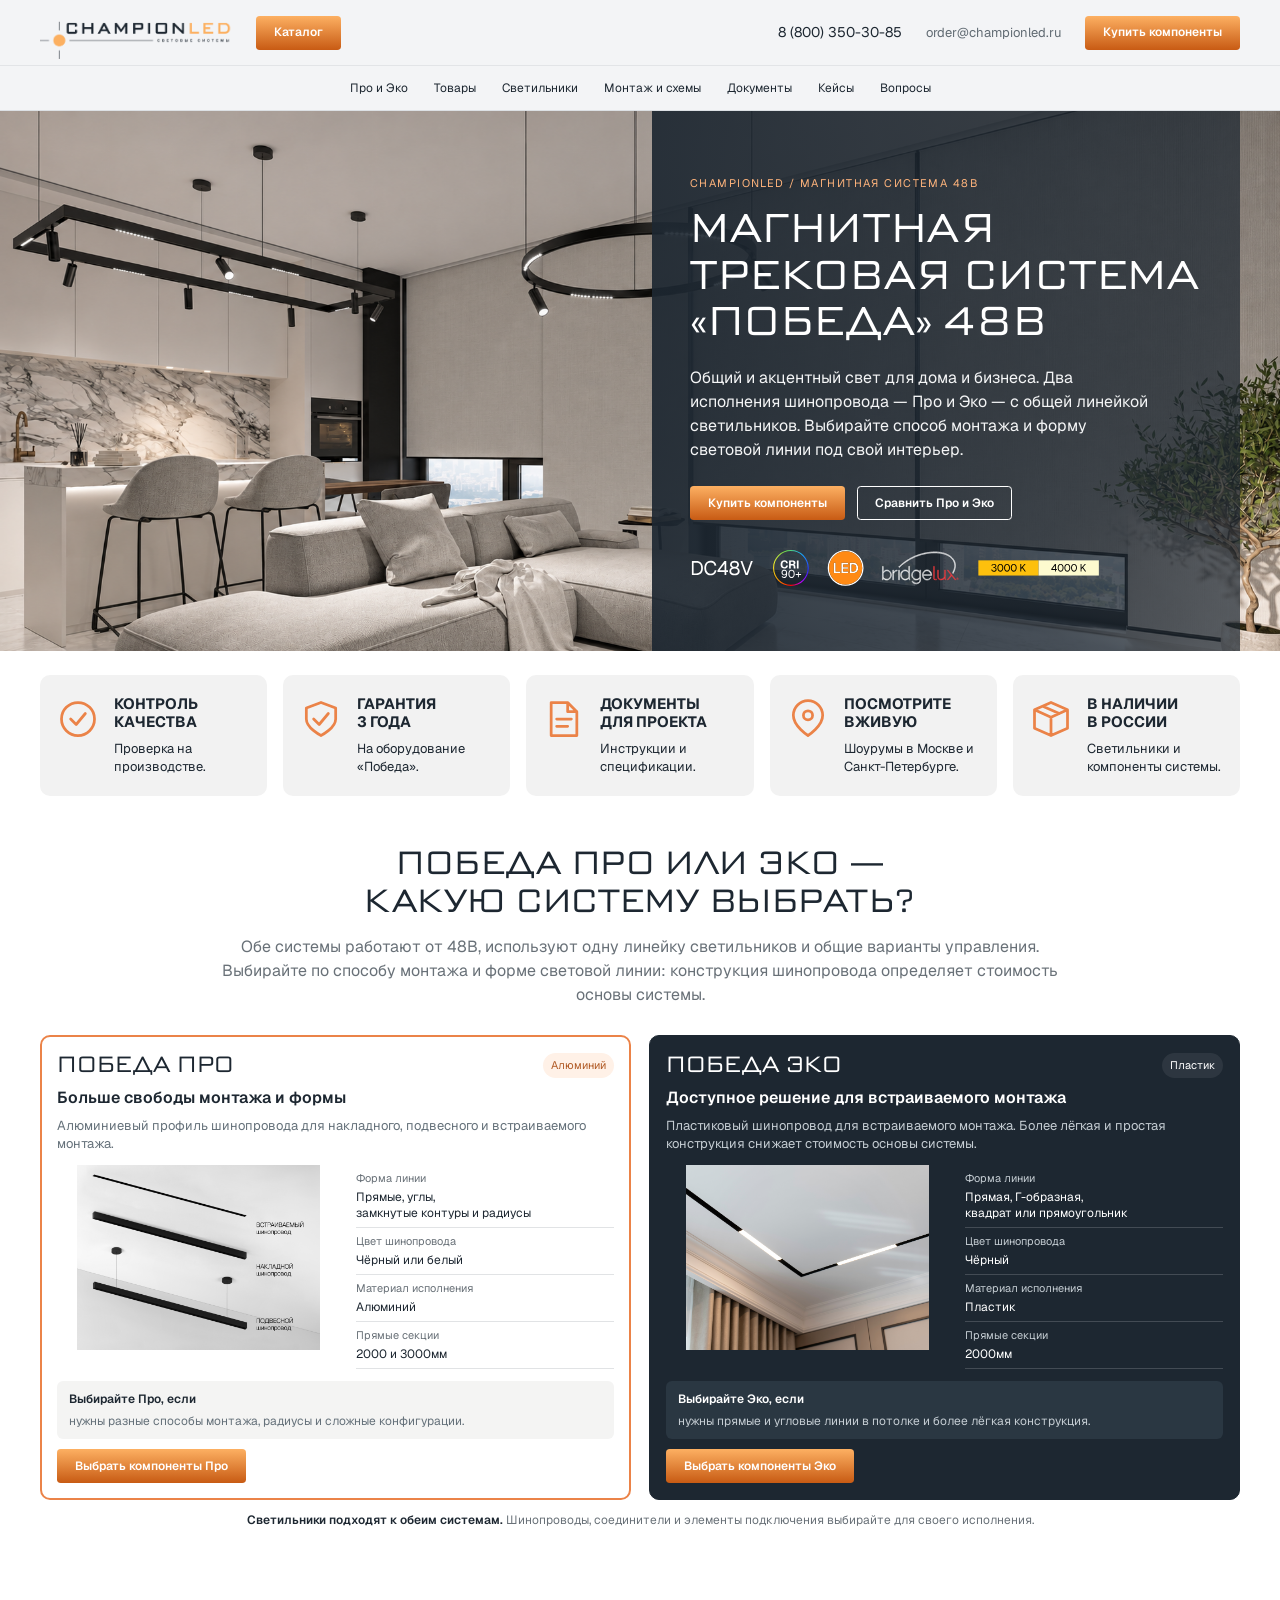
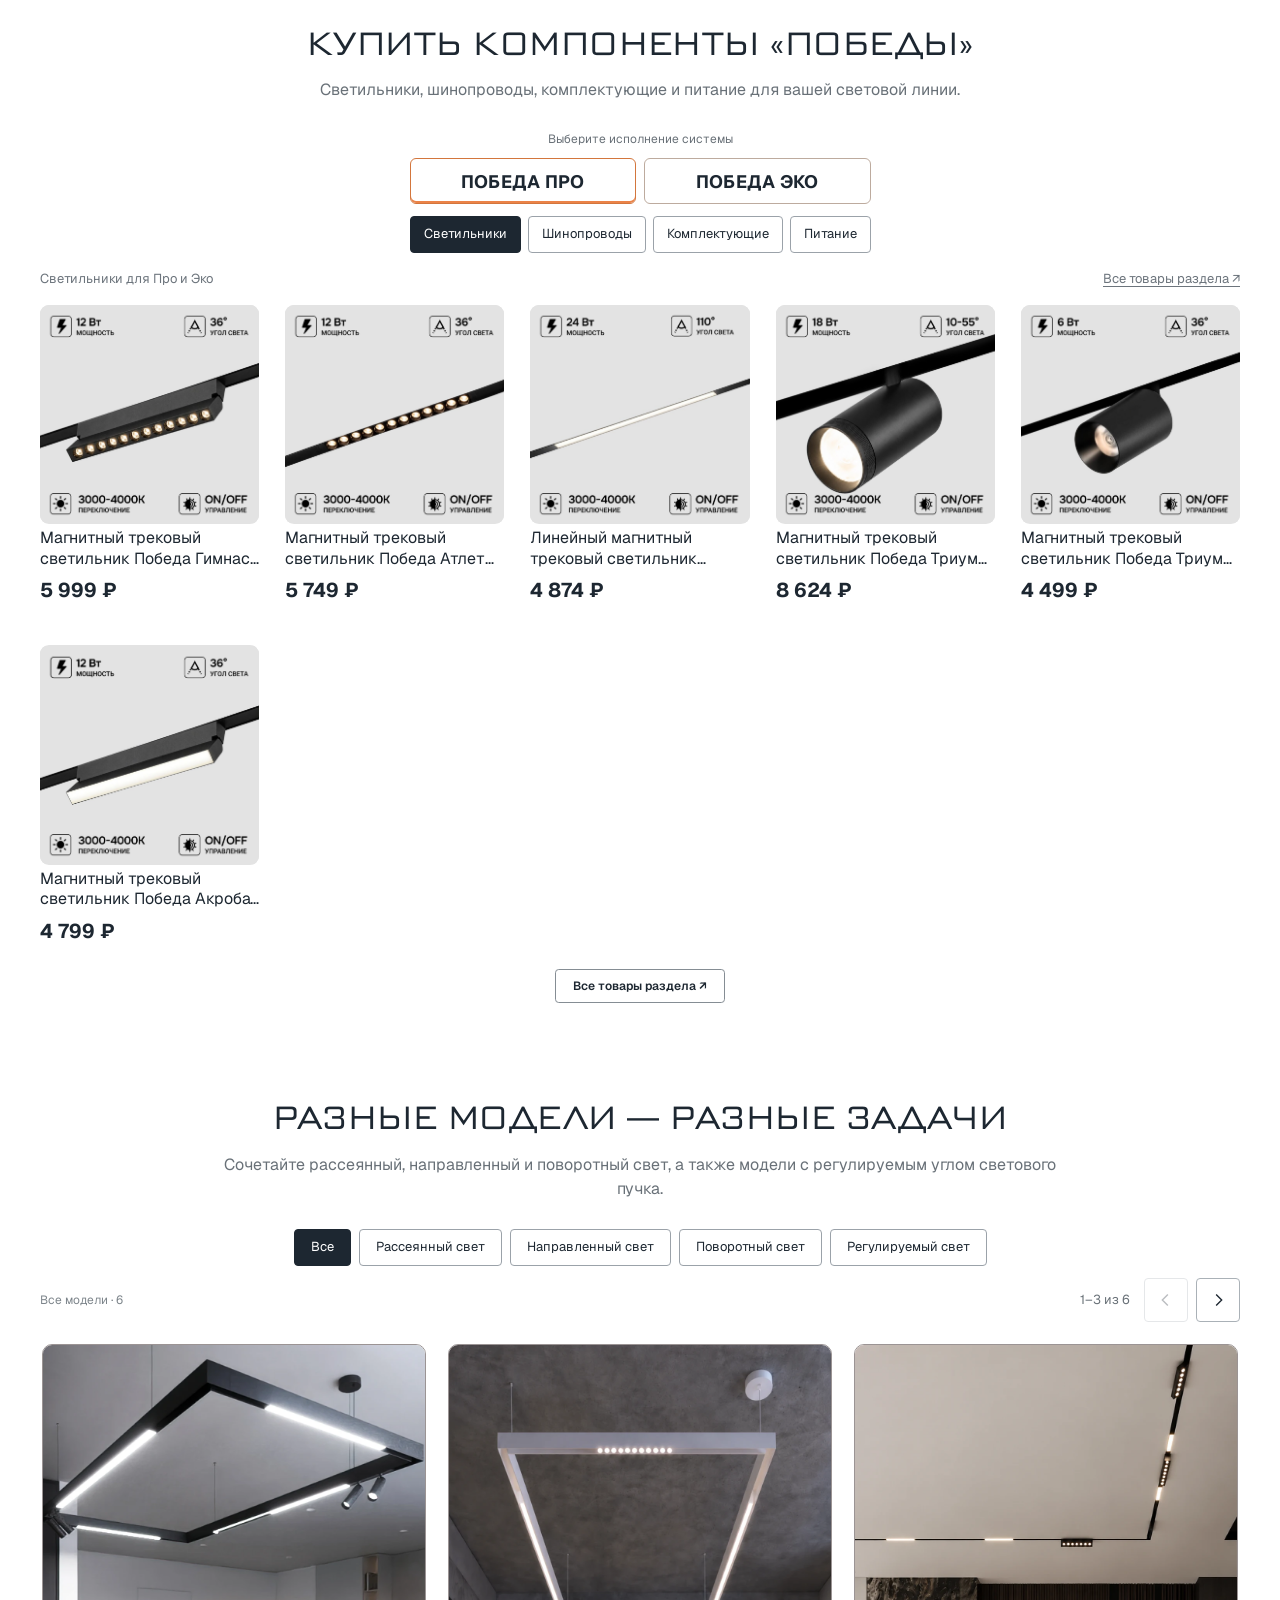
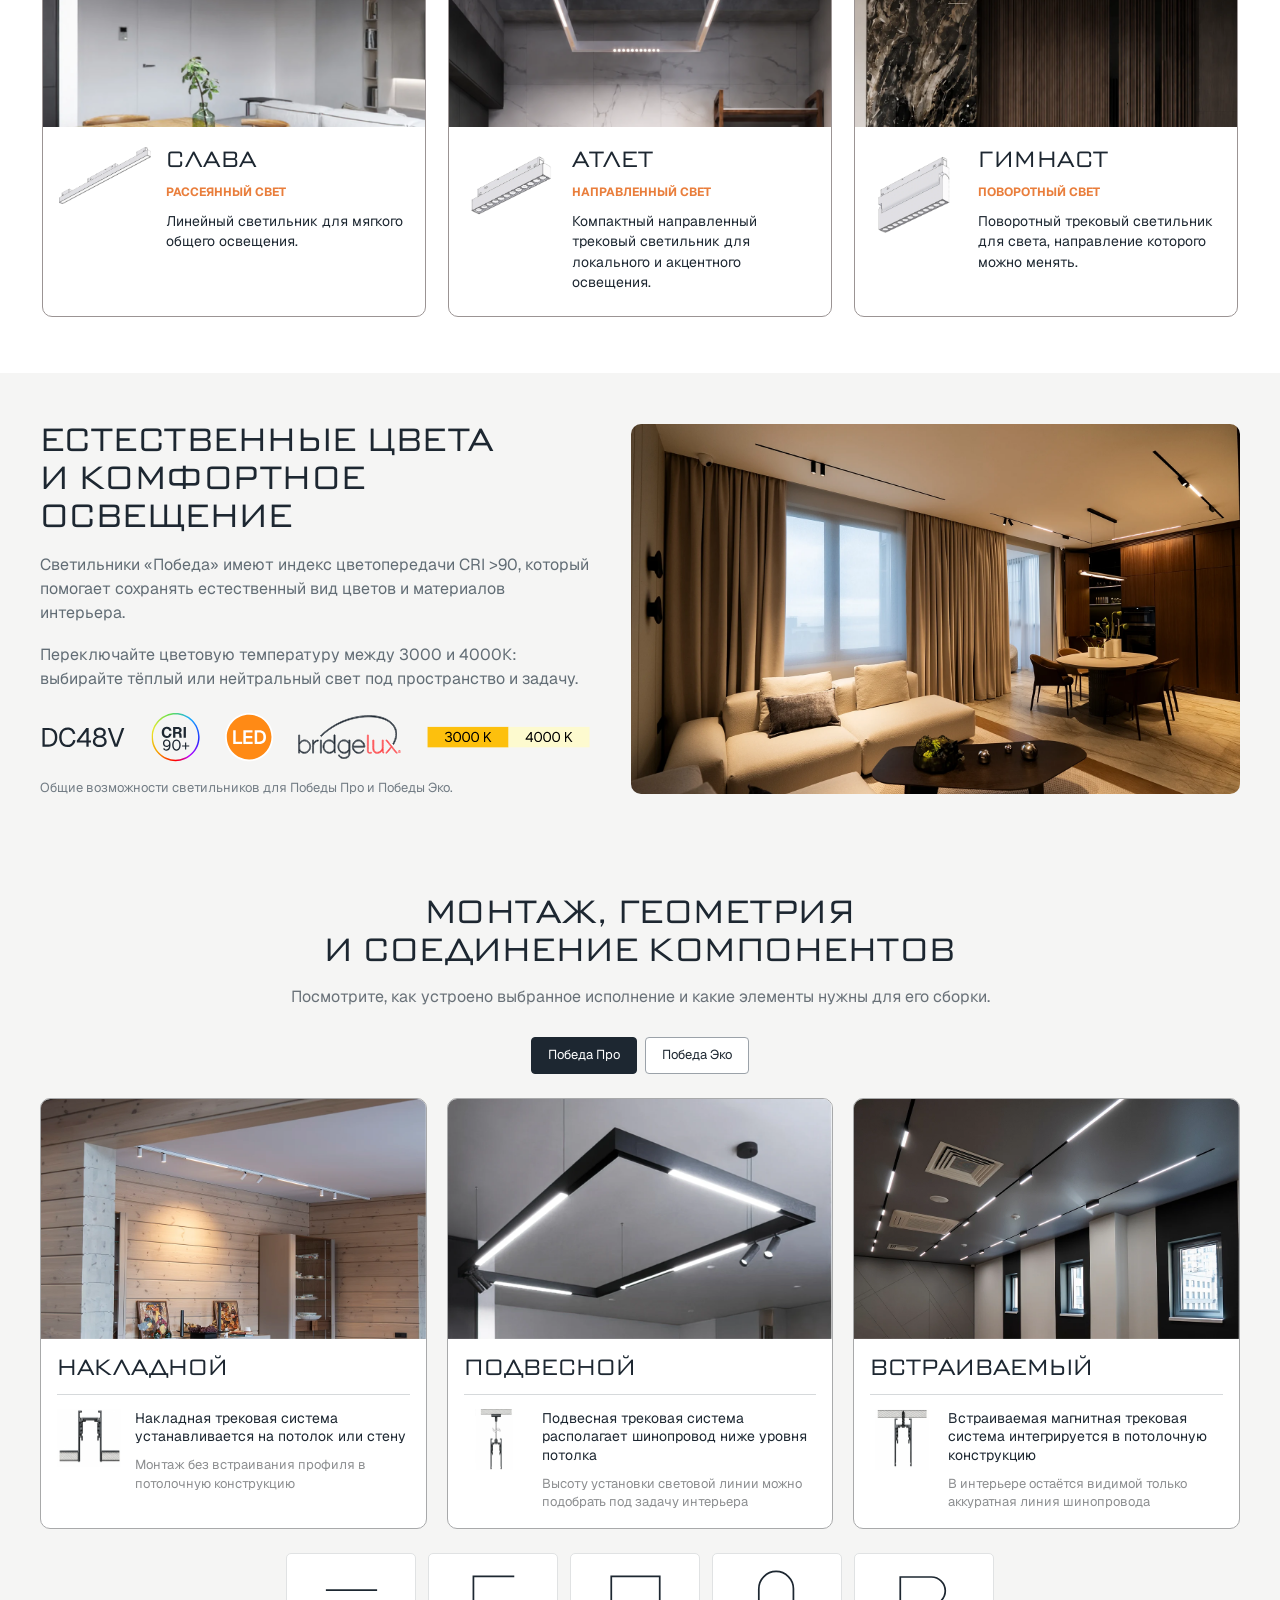
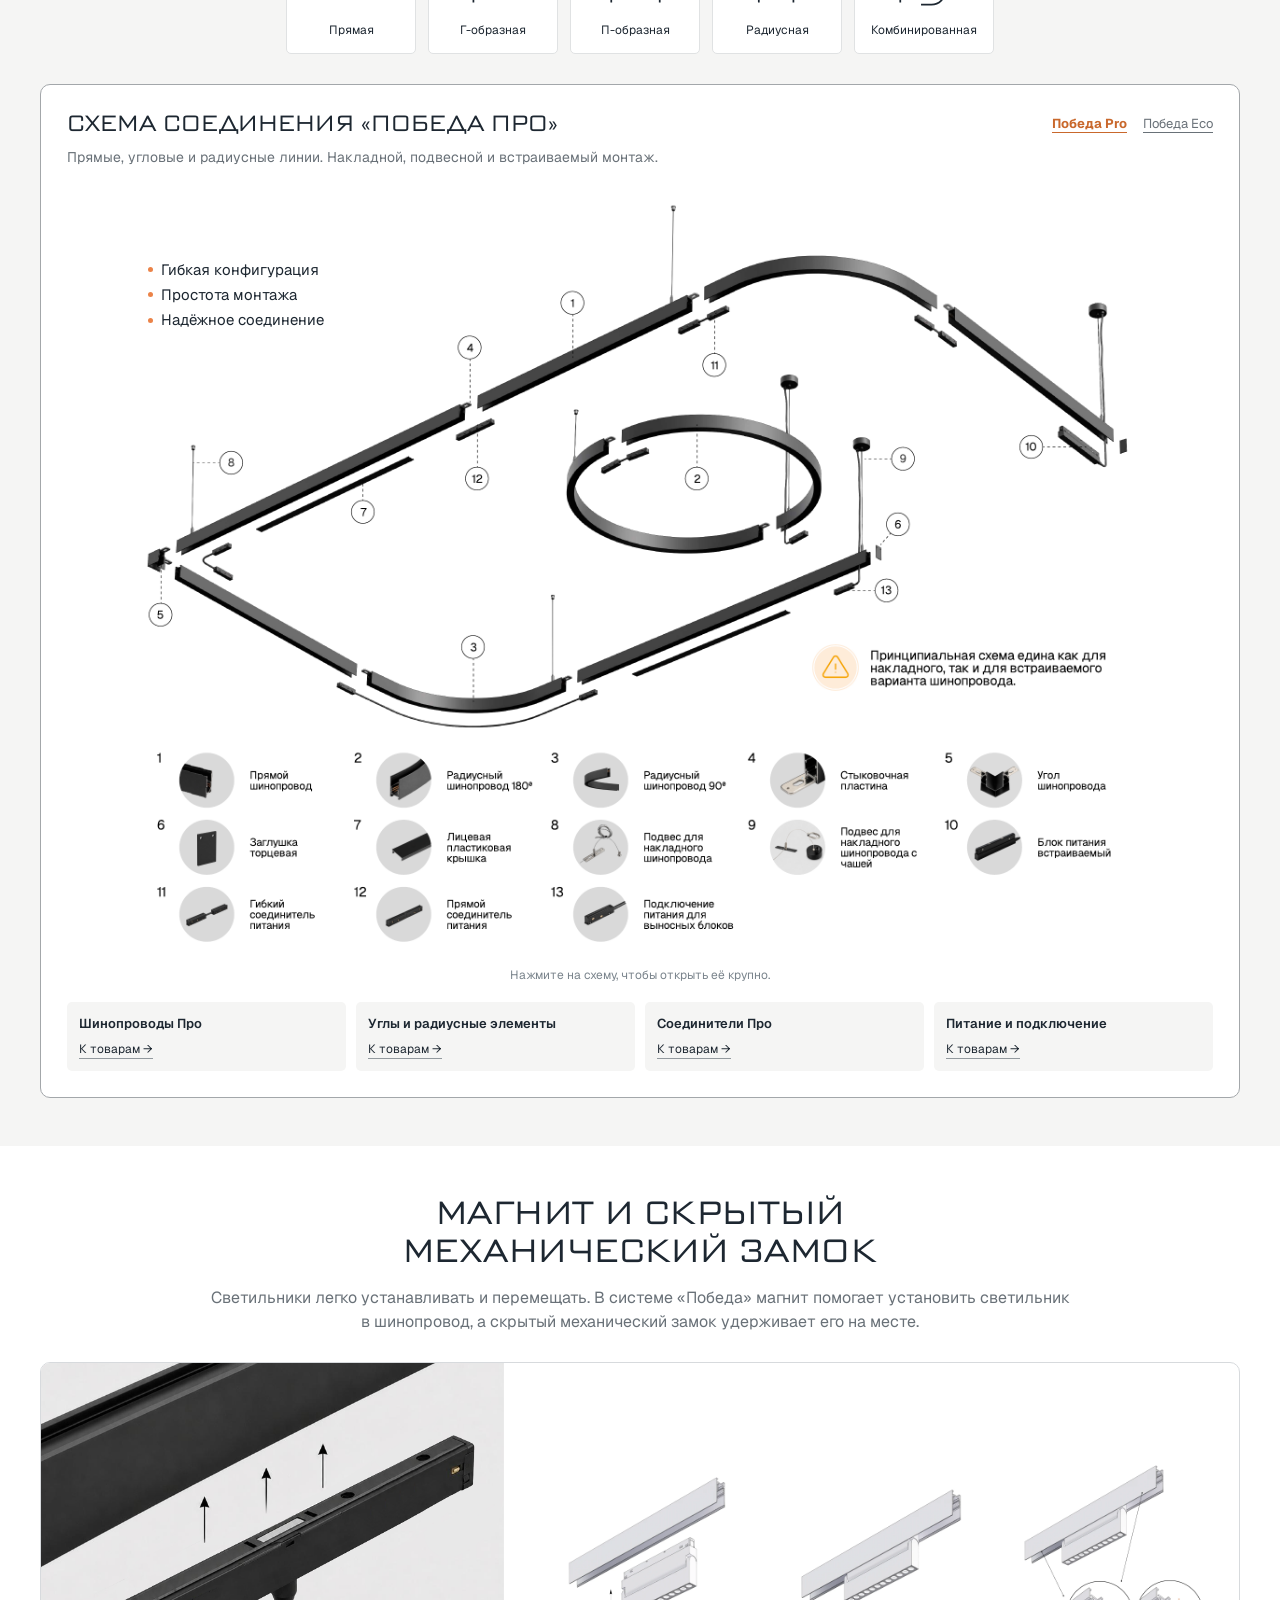
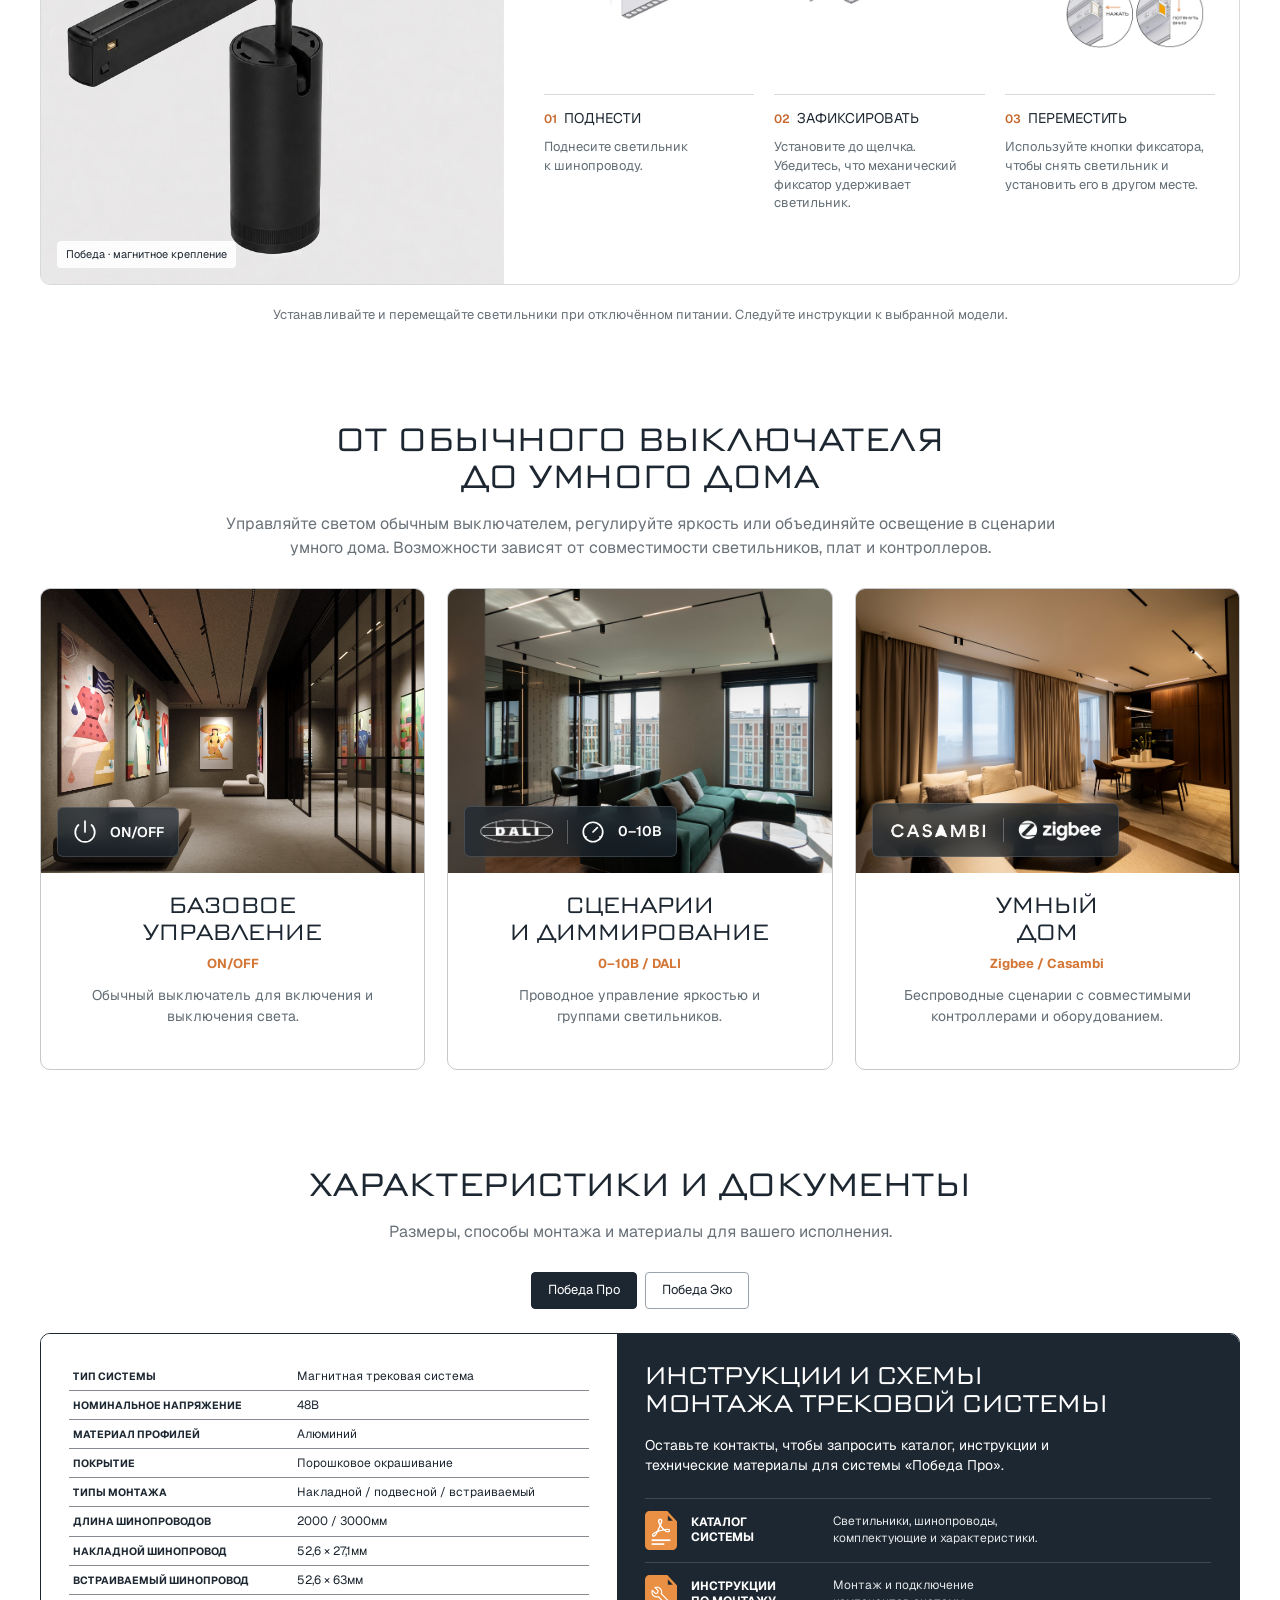
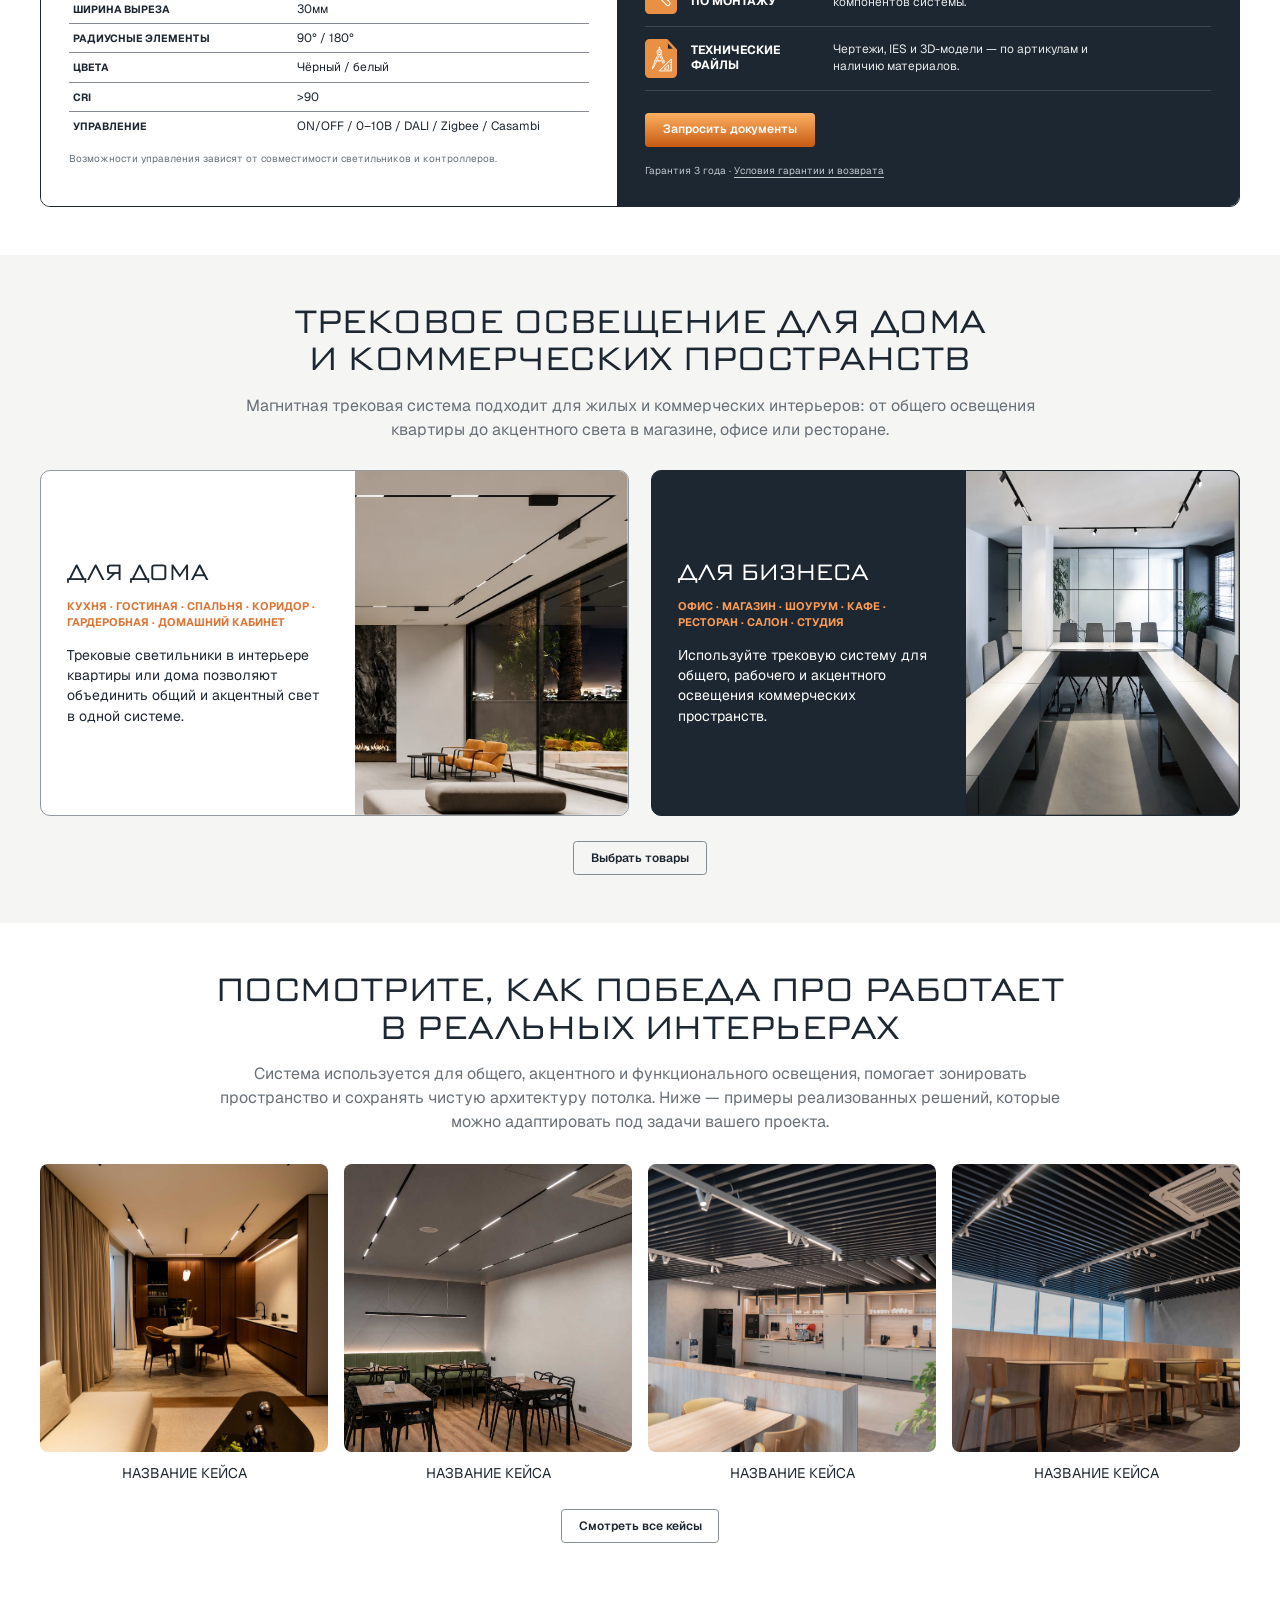
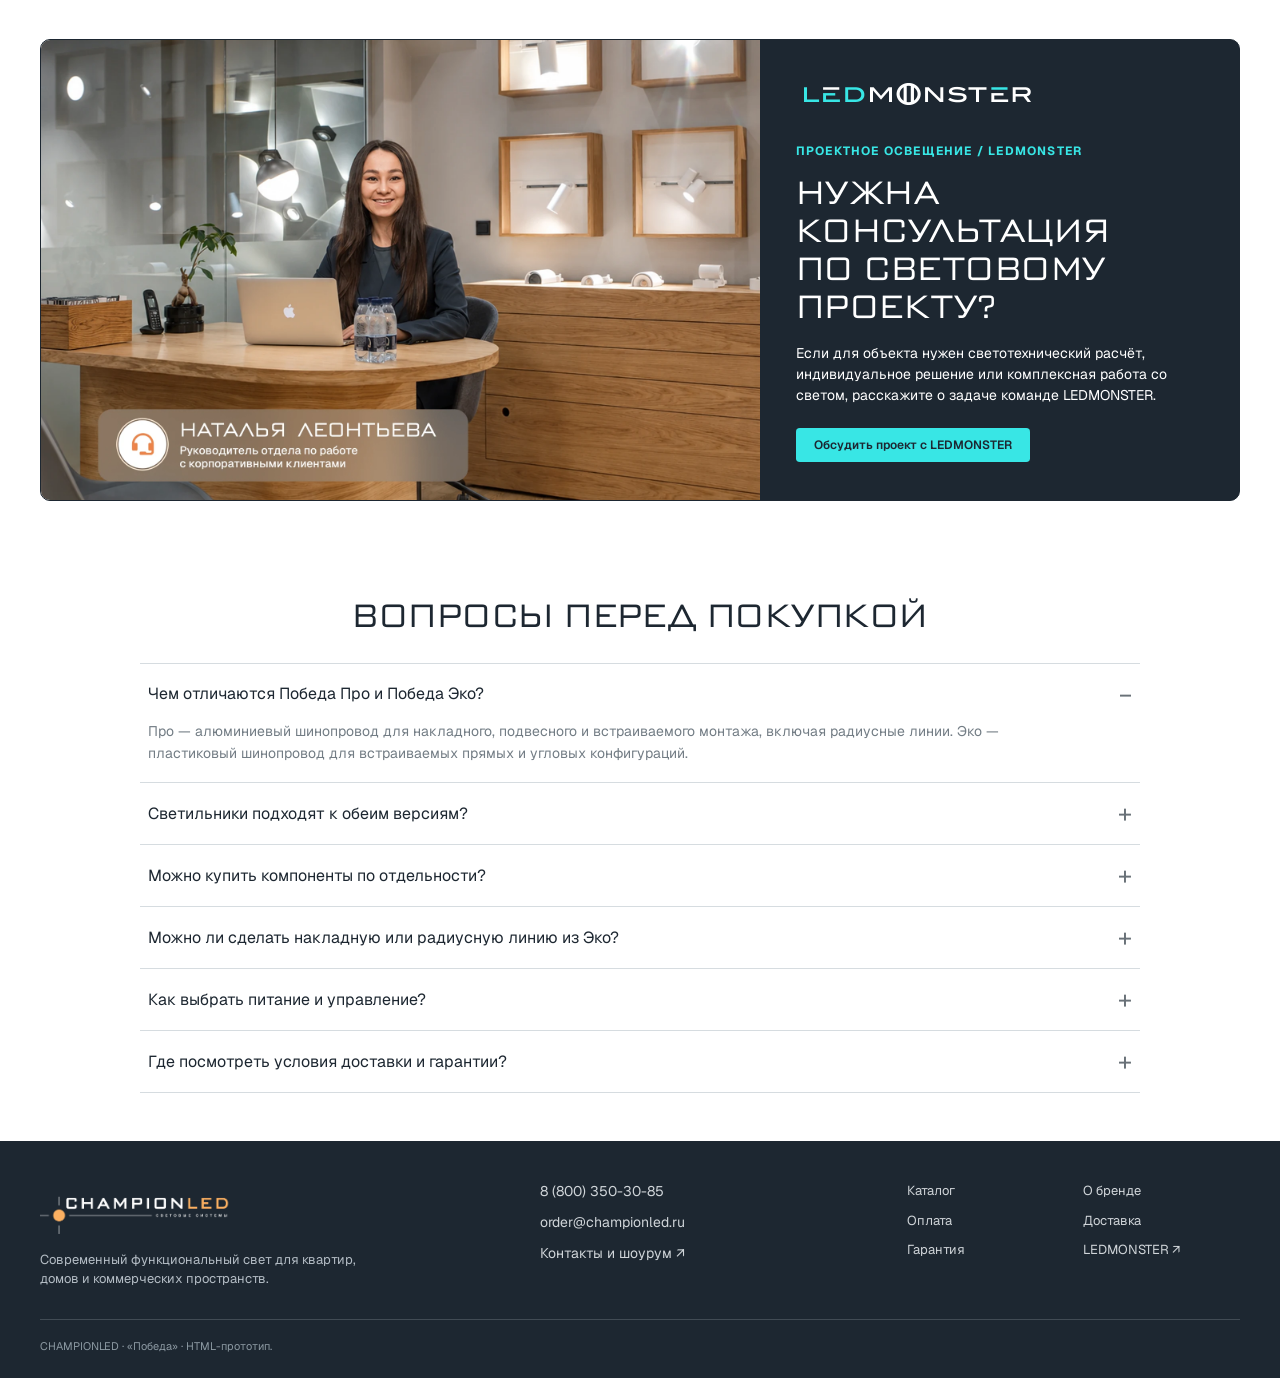
